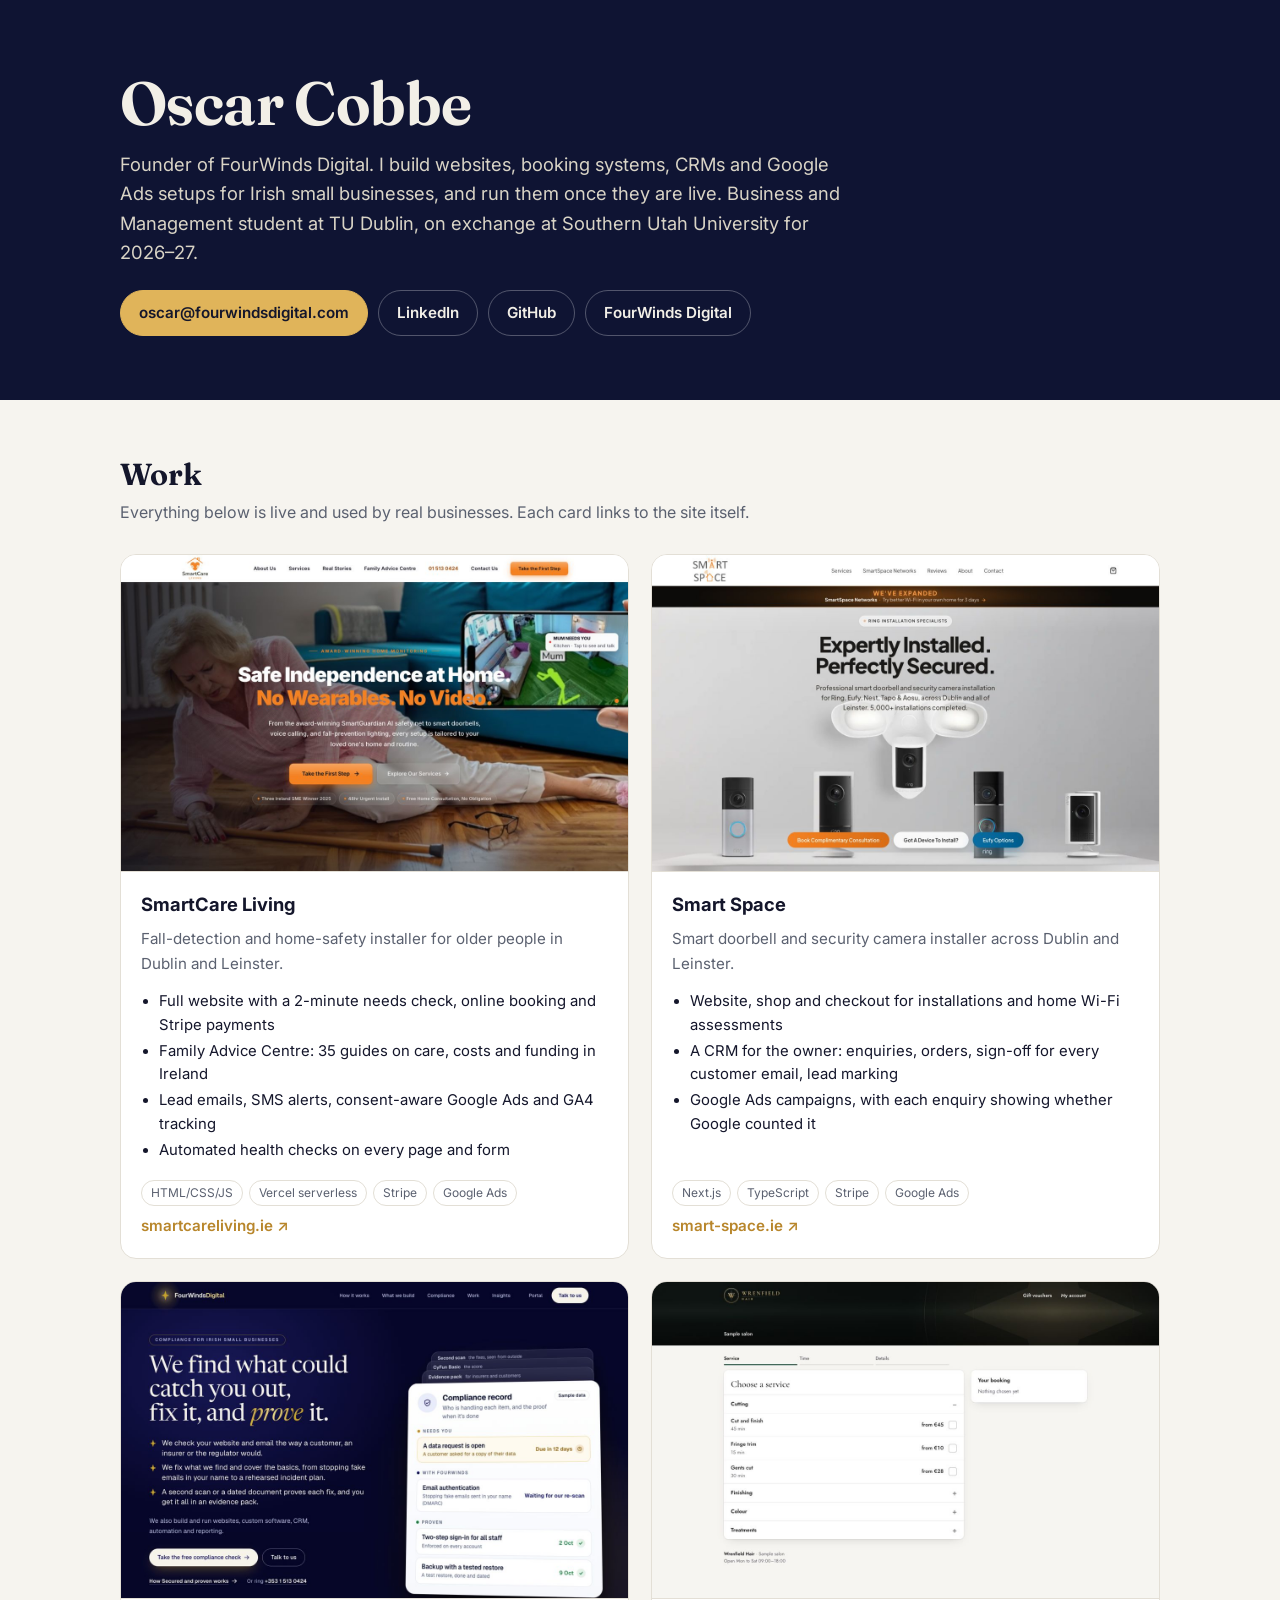
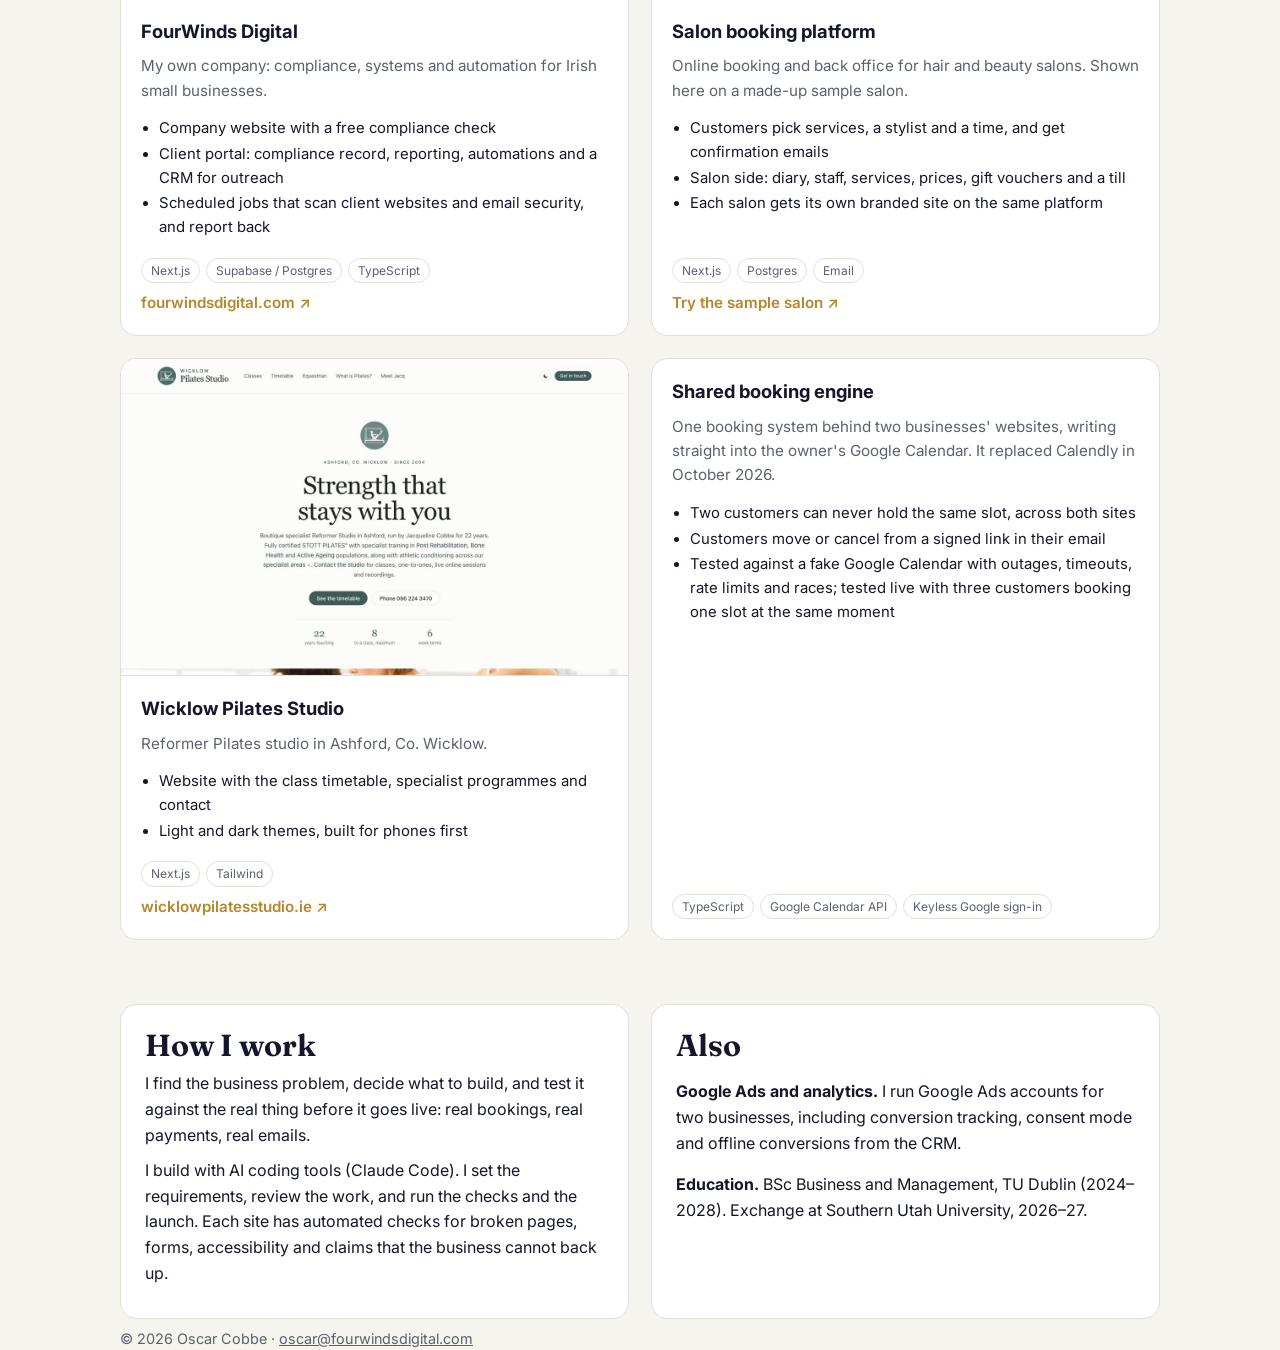
==== index.html @ 407c6f2b "Portfolio Co-Authored-By: Claude Opus 5.5 <noreply@anthropic.com>" ====
<!doctype html>
<html lang="en-IE">
<head>
<meta charset="utf-8">
<meta name="viewport" content="width=device-width, initial-scale=1">
<title>Oscar Cobbe | Portfolio</title>
<meta name="description" content="Oscar Cobbe, founder of FourWinds Digital. Websites, booking systems, CRMs and Google Ads for Irish small businesses, live and in use.">
<meta property="og:title" content="Oscar Cobbe | Portfolio">
<meta property="og:description" content="Websites, booking systems, CRMs and Google Ads for Irish small businesses, live and in use.">
<meta property="og:image" content="img/fourwinds.jpg">
<link rel="preconnect" href="https://fonts.googleapis.com">
<link href="https://fonts.googleapis.com/css2?family=Fraunces:opsz,wght@9..144,500;9..144,650&family=Inter:wght@400;500;600&display=swap" rel="stylesheet">
<style>
:root{--bg:#f6f4ef;--card:#fff;--ink:#14162b;--mut:#5b6170;--line:#e3dfd6;--acc:#b8862b;--navy:#0f1433}
@media (prefers-color-scheme:dark){:root{--bg:#0f1120;--card:#171a2e;--ink:#eceae4;--mut:#a4a9b6;--line:#272b44;--acc:#e0b45a;--navy:#0a0d22}}
*{box-sizing:border-box}
body{margin:0;background:var(--bg);color:var(--ink);font:16px/1.6 Inter,system-ui,sans-serif}
a{color:inherit}
.wrap{max-width:1080px;margin:0 auto;padding:0 20px}
header.hero{background:var(--navy);color:#f2efe7;padding:72px 0 64px}
.hero h1{font:650 clamp(2.4rem,6vw,3.8rem)/1.05 Fraunces,Georgia,serif;margin:0 0 14px;letter-spacing:-.01em}
.hero p.role{font-size:1.15rem;color:#d9d4c6;margin:0 0 22px;max-width:60ch}
.hero .links{display:flex;flex-wrap:wrap;gap:10px}
.btn{display:inline-block;padding:10px 18px;border-radius:999px;border:1px solid rgba(255,255,255,.28);text-decoration:none;font-weight:600;font-size:.95rem}
.btn.primary{background:#e0b45a;color:#14162b;border-color:#e0b45a}
section{padding:56px 0 8px}
h2{font:650 1.9rem/1.2 Fraunces,Georgia,serif;margin:0 0 8px}
.lede{color:var(--mut);margin:0 0 28px;max-width:68ch}
.grid{display:grid;grid-template-columns:repeat(2,1fr);gap:22px}
.card{background:var(--card);border:1px solid var(--line);border-radius:16px;overflow:hidden;display:flex;flex-direction:column}
.card img{display:block;width:100%;aspect-ratio:16/10;object-fit:cover;object-position:top;border-bottom:1px solid var(--line)}
.card .body{padding:18px 20px 20px;display:flex;flex-direction:column;gap:8px;flex:1}
.card h3{margin:0;font-size:1.15rem}
.card .what{color:var(--mut);font-size:.95rem;margin:0}
.card ul{margin:4px 0 0;padding-left:18px;font-size:.93rem}
.card li{margin:2px 0}
.tags{display:flex;flex-wrap:wrap;gap:6px;margin-top:auto;padding-top:8px}
.tag{font-size:.75rem;border:1px solid var(--line);border-radius:999px;padding:2px 9px;color:var(--mut)}
.card a.go{font-weight:600;color:var(--acc);text-decoration:none;font-size:.95rem}
.plain{background:var(--card);border:1px solid var(--line);border-radius:16px;padding:22px 24px}
.two{display:grid;grid-template-columns:1fr 1fr;gap:22px}
.how p{margin:0 0 10px}
footer{padding:48px 0 60px;color:var(--mut);font-size:.9rem}
@media (max-width:760px){.grid,.two{grid-template-columns:1fr}header.hero{padding:52px 0 44px}}
</style>
</head>
<body>
<header class="hero">
  <div class="wrap">
    <h1>Oscar Cobbe</h1>
    <p class="role">Founder of FourWinds Digital. I build websites, booking systems, CRMs and Google Ads setups for Irish small businesses, and run them once they are live. Business and Management student at TU Dublin, on exchange at Southern Utah University for 2026–27.</p>
    <div class="links">
      <a class="btn primary" href="mailto:oscar@fourwindsdigital.com">oscar@fourwindsdigital.com</a>
      <a class="btn" href="https://www.linkedin.com/in/oscarcobbe" target="_blank" rel="noopener">LinkedIn</a>
      <a class="btn" href="https://github.com/oscarcobbe" target="_blank" rel="noopener">GitHub</a>
      <a class="btn" href="https://fourwindsdigital.com" target="_blank" rel="noopener">FourWinds Digital</a>
    </div>
  </div>
</header>

<main class="wrap">
  <section id="work">
    <h2>Work</h2>
    <p class="lede">Everything below is live and used by real businesses. Each card links to the site itself.</p>
    <div class="grid">

      <article class="card">
        <img src="img/scl.jpg" alt="The SmartCare Living homepage" loading="lazy">
        <div class="body">
          <h3>SmartCare Living</h3>
          <p class="what">Fall-detection and home-safety installer for older people in Dublin and Leinster.</p>
          <ul>
            <li>Full website with a 2-minute needs check, online booking and Stripe payments</li>
            <li>Family Advice Centre: 35 guides on care, costs and funding in Ireland</li>
            <li>Lead emails, SMS alerts, consent-aware Google Ads and GA4 tracking</li>
            <li>Automated health checks on every page and form</li>
          </ul>
          <div class="tags"><span class="tag">HTML/CSS/JS</span><span class="tag">Vercel serverless</span><span class="tag">Stripe</span><span class="tag">Google Ads</span></div>
          <a class="go" href="https://www.smartcareliving.ie" target="_blank" rel="noopener">smartcareliving.ie ↗</a>
        </div>
      </article>

      <article class="card">
        <img src="img/smartspace.jpg" alt="The Smart Space homepage" loading="lazy">
        <div class="body">
          <h3>Smart Space</h3>
          <p class="what">Smart doorbell and security camera installer across Dublin and Leinster.</p>
          <ul>
            <li>Website, shop and checkout for installations and home Wi-Fi assessments</li>
            <li>A CRM for the owner: enquiries, orders, sign-off for every customer email, lead marking</li>
            <li>Google Ads campaigns, with each enquiry showing whether Google counted it</li>
          </ul>
          <div class="tags"><span class="tag">Next.js</span><span class="tag">TypeScript</span><span class="tag">Stripe</span><span class="tag">Google Ads</span></div>
          <a class="go" href="https://smart-space.ie" target="_blank" rel="noopener">smart-space.ie ↗</a>
        </div>
      </article>

      <article class="card">
        <img src="img/fourwinds.jpg" alt="The FourWinds Digital homepage" loading="lazy">
        <div class="body">
          <h3>FourWinds Digital</h3>
          <p class="what">My own company: compliance, systems and automation for Irish small businesses.</p>
          <ul>
            <li>Company website with a free compliance check</li>
            <li>Client portal: compliance record, reporting, automations and a CRM for outreach</li>
            <li>Scheduled jobs that scan client websites and email security, and report back</li>
          </ul>
          <div class="tags"><span class="tag">Next.js</span><span class="tag">Supabase / Postgres</span><span class="tag">TypeScript</span></div>
          <a class="go" href="https://fourwindsdigital.com" target="_blank" rel="noopener">fourwindsdigital.com ↗</a>
        </div>
      </article>

      <article class="card">
        <img src="img/salon.jpg" alt="Online booking for a sample salon" loading="lazy">
        <div class="body">
          <h3>Salon booking platform</h3>
          <p class="what">Online booking and back office for hair and beauty salons. Shown here on a made-up sample salon.</p>
          <ul>
            <li>Customers pick services, a stylist and a time, and get confirmation emails</li>
            <li>Salon side: diary, staff, services, prices, gift vouchers and a till</li>
            <li>Each salon gets its own branded site on the same platform</li>
          </ul>
          <div class="tags"><span class="tag">Next.js</span><span class="tag">Postgres</span><span class="tag">Email</span></div>
          <a class="go" href="https://salon-platform-five.vercel.app/?app=c32837d553595636" target="_blank" rel="noopener">Try the sample salon ↗</a>
        </div>
      </article>

      <article class="card">
        <img src="img/pilates.jpg" alt="The Wicklow Pilates Studio homepage" loading="lazy">
        <div class="body">
          <h3>Wicklow Pilates Studio</h3>
          <p class="what">Reformer Pilates studio in Ashford, Co. Wicklow.</p>
          <ul>
            <li>Website with the class timetable, specialist programmes and contact</li>
            <li>Light and dark themes, built for phones first</li>
          </ul>
          <div class="tags"><span class="tag">Next.js</span><span class="tag">Tailwind</span></div>
          <a class="go" href="https://wicklowpilatesstudio.ie" target="_blank" rel="noopener">wicklowpilatesstudio.ie ↗</a>
        </div>
      </article>

      <article class="card">
        <div class="body">
          <h3>Shared booking engine</h3>
          <p class="what">One booking system behind two businesses' websites, writing straight into the owner's Google Calendar. It replaced Calendly in October 2026.</p>
          <ul>
            <li>Two customers can never hold the same slot, across both sites</li>
            <li>Customers move or cancel from a signed link in their email</li>
            <li>Tested against a fake Google Calendar with outages, timeouts, rate limits and races; tested live with three customers booking one slot at the same moment</li>
          </ul>
          <div class="tags"><span class="tag">TypeScript</span><span class="tag">Google Calendar API</span><span class="tag">Keyless Google sign-in</span></div>
        </div>
      </article>

    </div>
  </section>

  <section id="how">
    <div class="two">
      <div class="plain how">
        <h2>How I work</h2>
        <p>I find the business problem, decide what to build, and test it against the real thing before it goes live: real bookings, real payments, real emails.</p>
        <p>I build with AI coding tools (Claude Code). I set the requirements, review the work, and run the checks and the launch. Each site has automated checks for broken pages, forms, accessibility and claims that the business cannot back up.</p>
      </div>
      <div class="plain">
        <h2>Also</h2>
        <p><b>Google Ads and analytics.</b> I run Google Ads accounts for two businesses, including conversion tracking, consent mode and offline conversions from the CRM.</p>
        <p><b>Education.</b> BSc Business and Management, TU Dublin (2024–2028). Exchange at Southern Utah University, 2026–27.</p>
      </div>
    </div>
  </section>
</main>

<footer class="wrap">
  © 2026 Oscar Cobbe · <a href="mailto:oscar@fourwindsdigital.com">oscar@fourwindsdigital.com</a>
</footer>
</body>
</html>
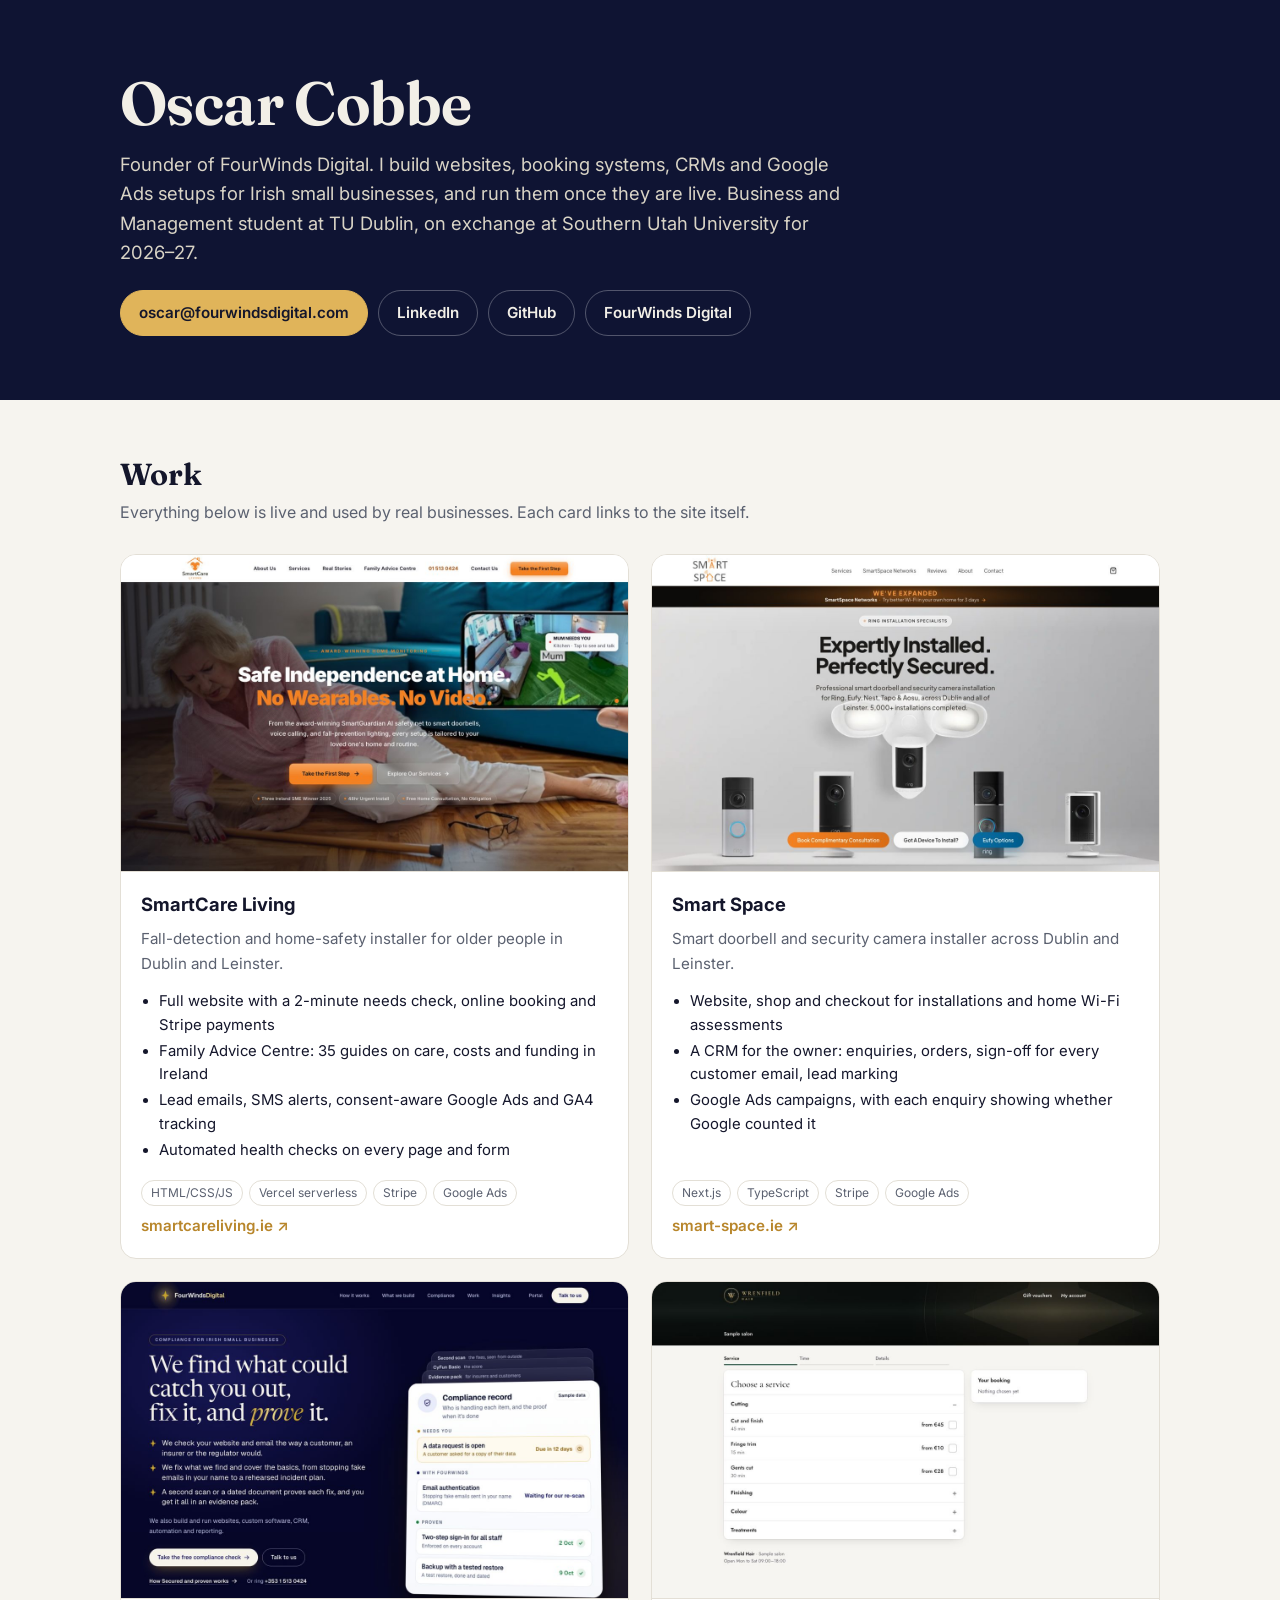
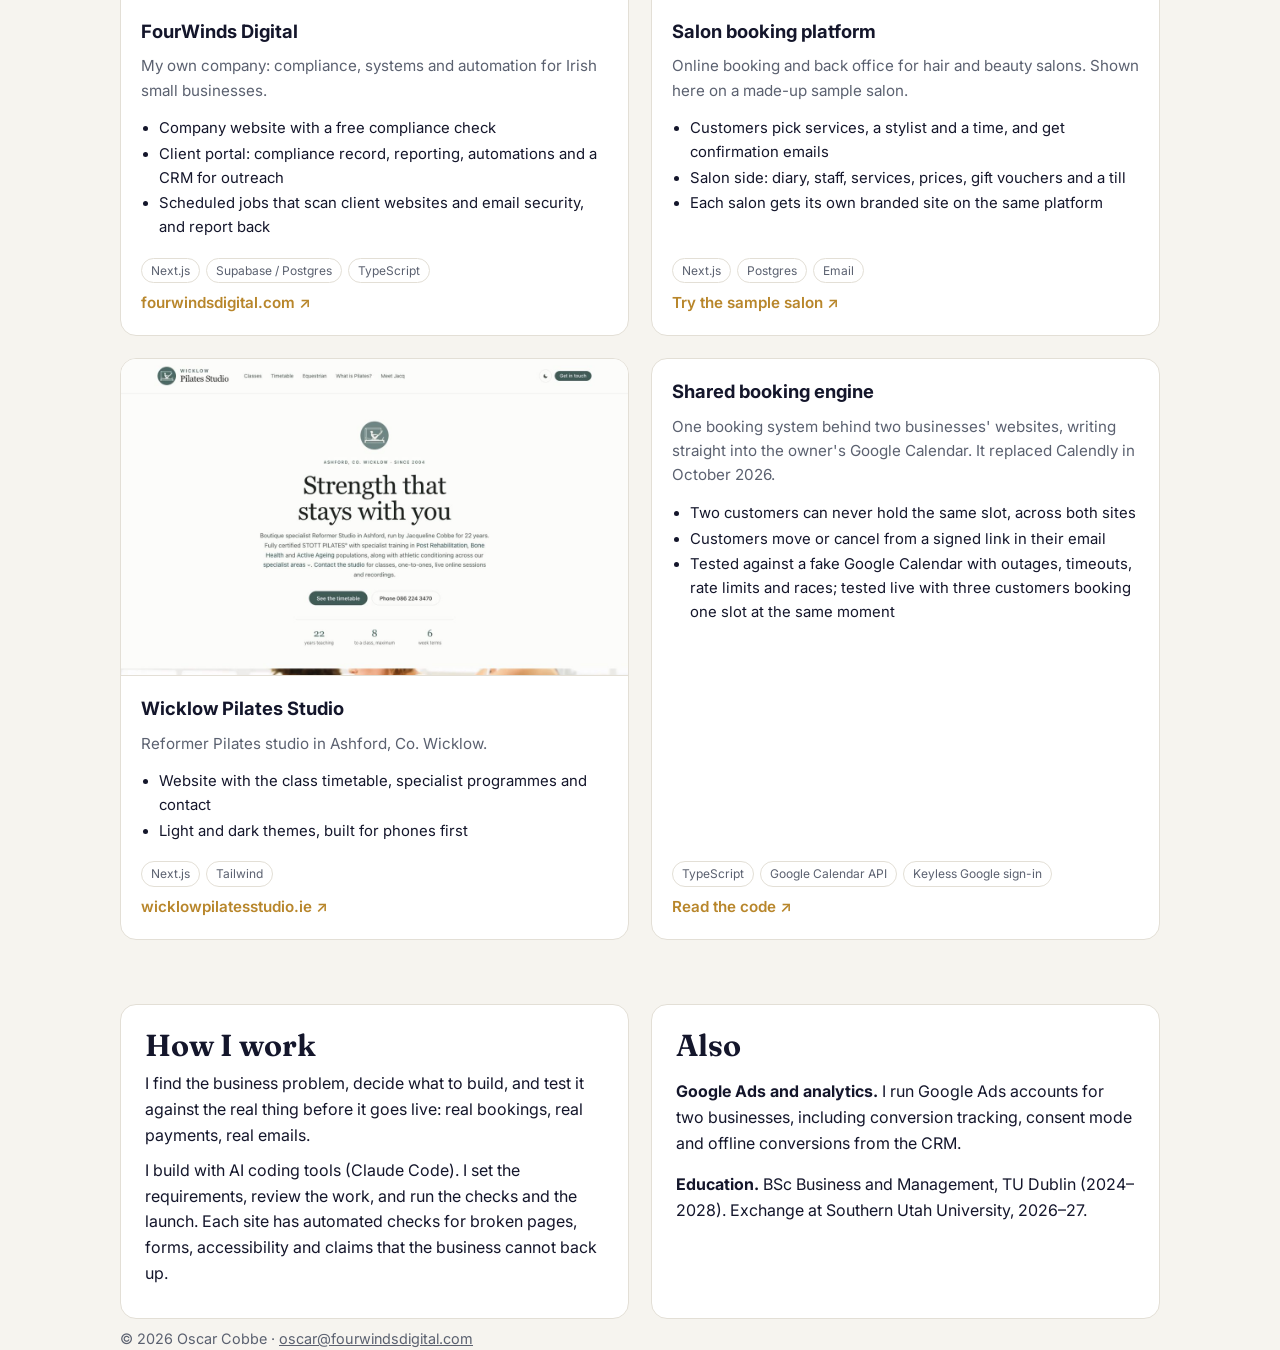
==== commit 3b364560: "Link the booking engine card to its public code Co-Authored-By: Claude Opus 5.5 <noreply@anthropic.c" ====
--- a/index.html
+++ b/index.html
@@ -149,6 +149,7 @@
             <li>Tested against a fake Google Calendar with outages, timeouts, rate limits and races; tested live with three customers booking one slot at the same moment</li>
           </ul>
           <div class="tags"><span class="tag">TypeScript</span><span class="tag">Google Calendar API</span><span class="tag">Keyless Google sign-in</span></div>
+          <a class="go" href="https://github.com/oscarcobbe/booking-engine" target="_blank" rel="noopener">Read the code ↗</a>
         </div>
       </article>
 
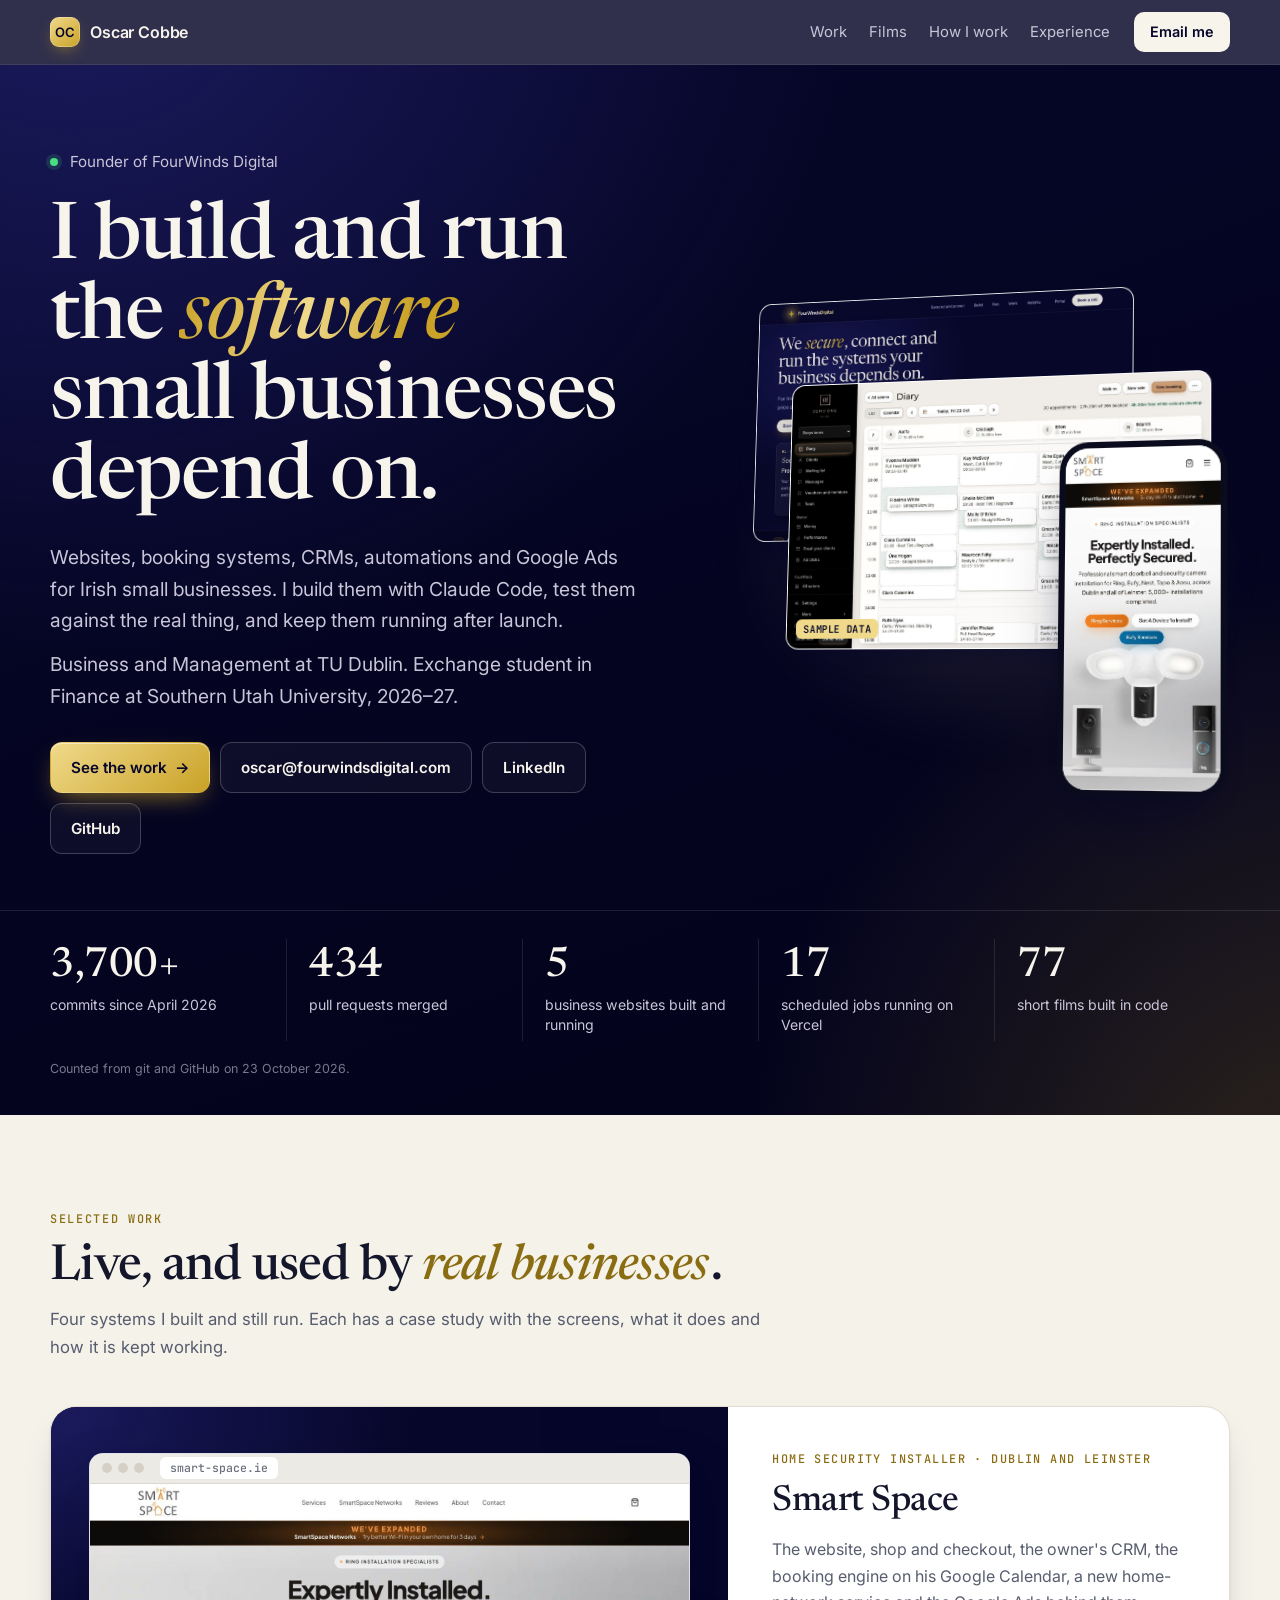
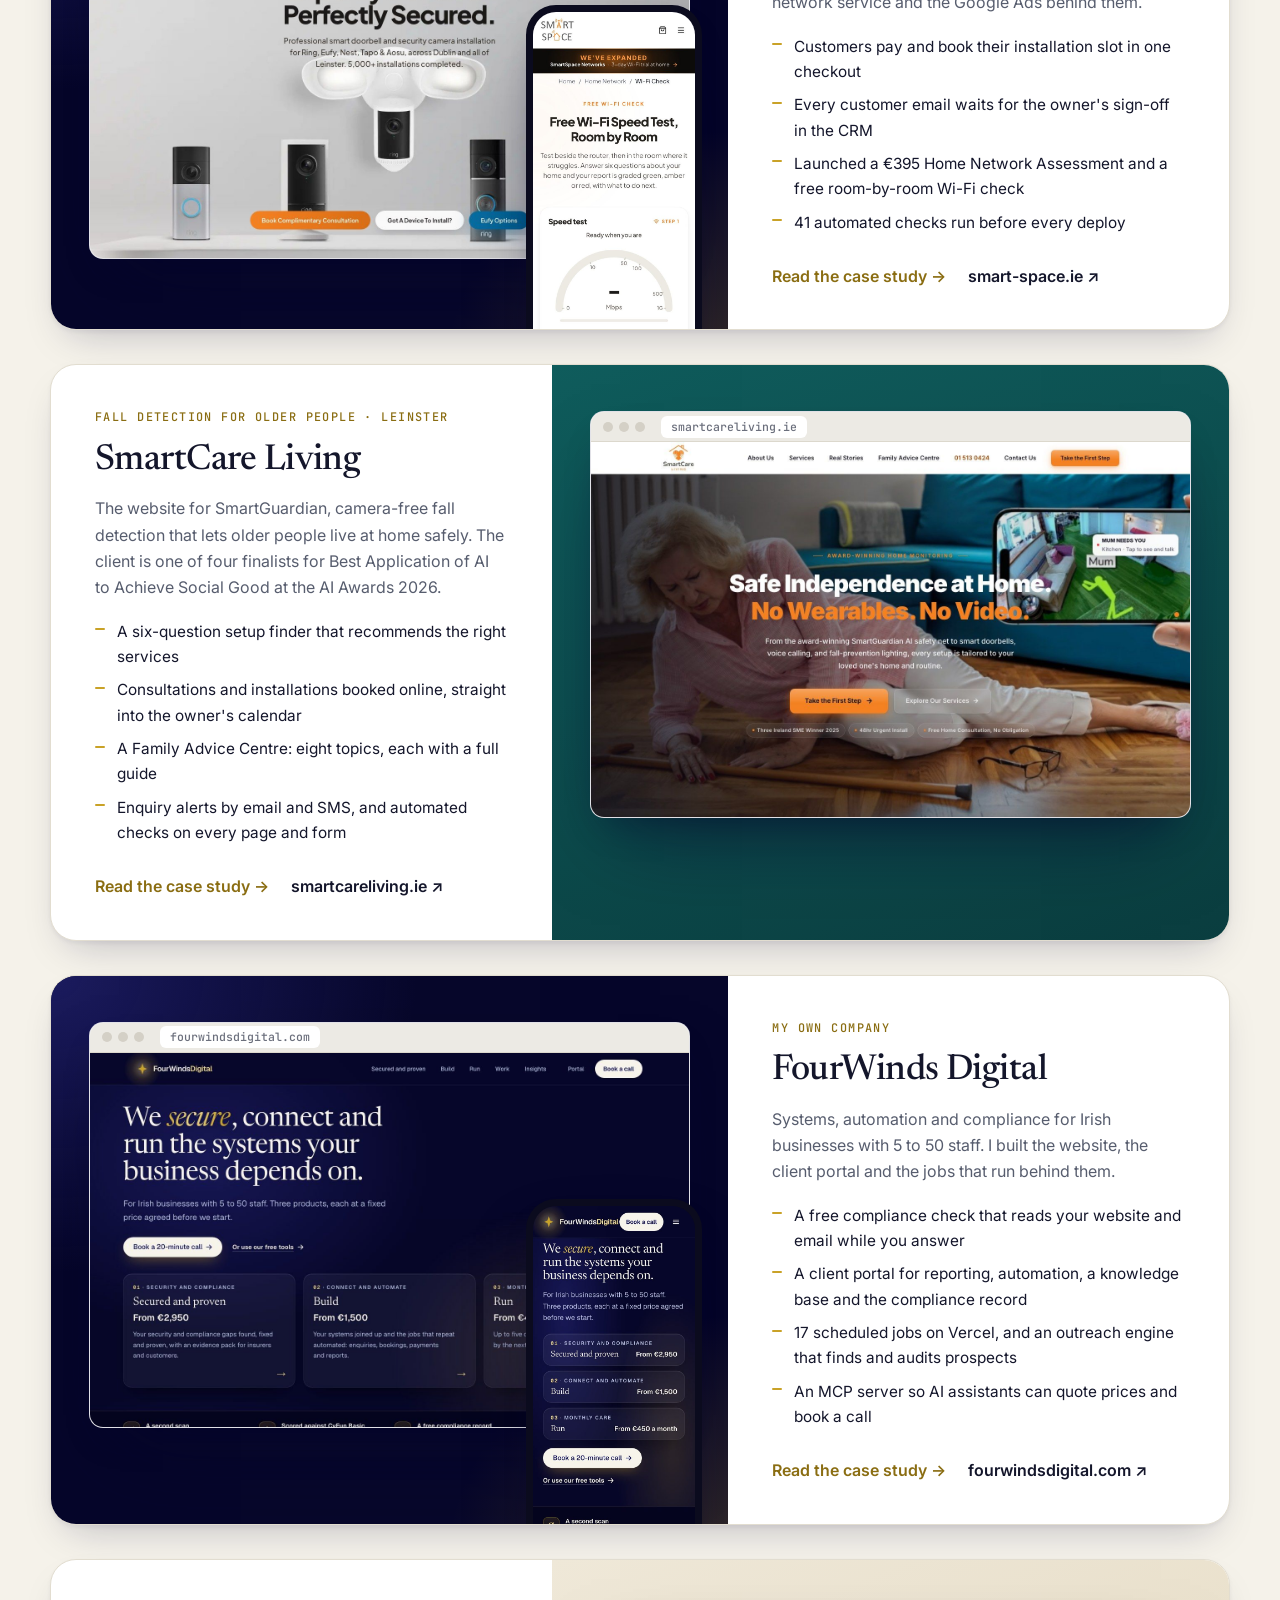
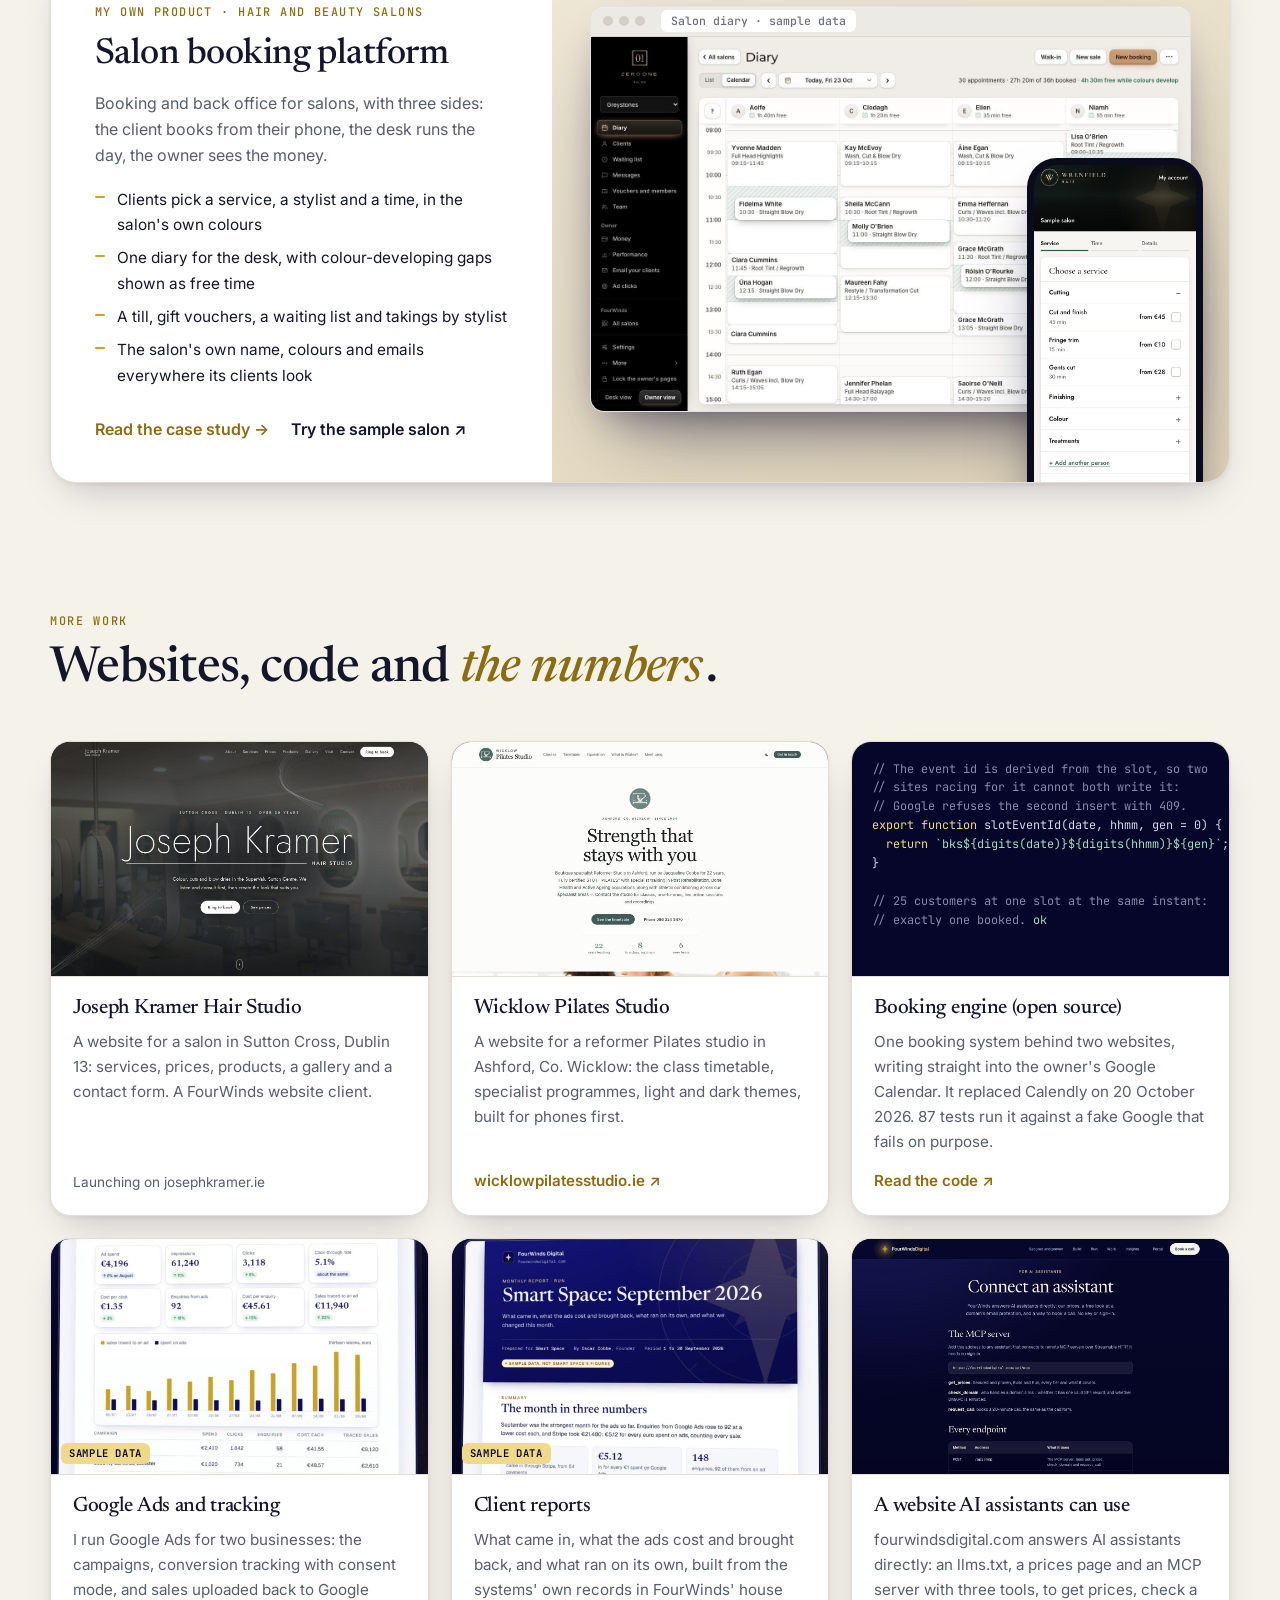
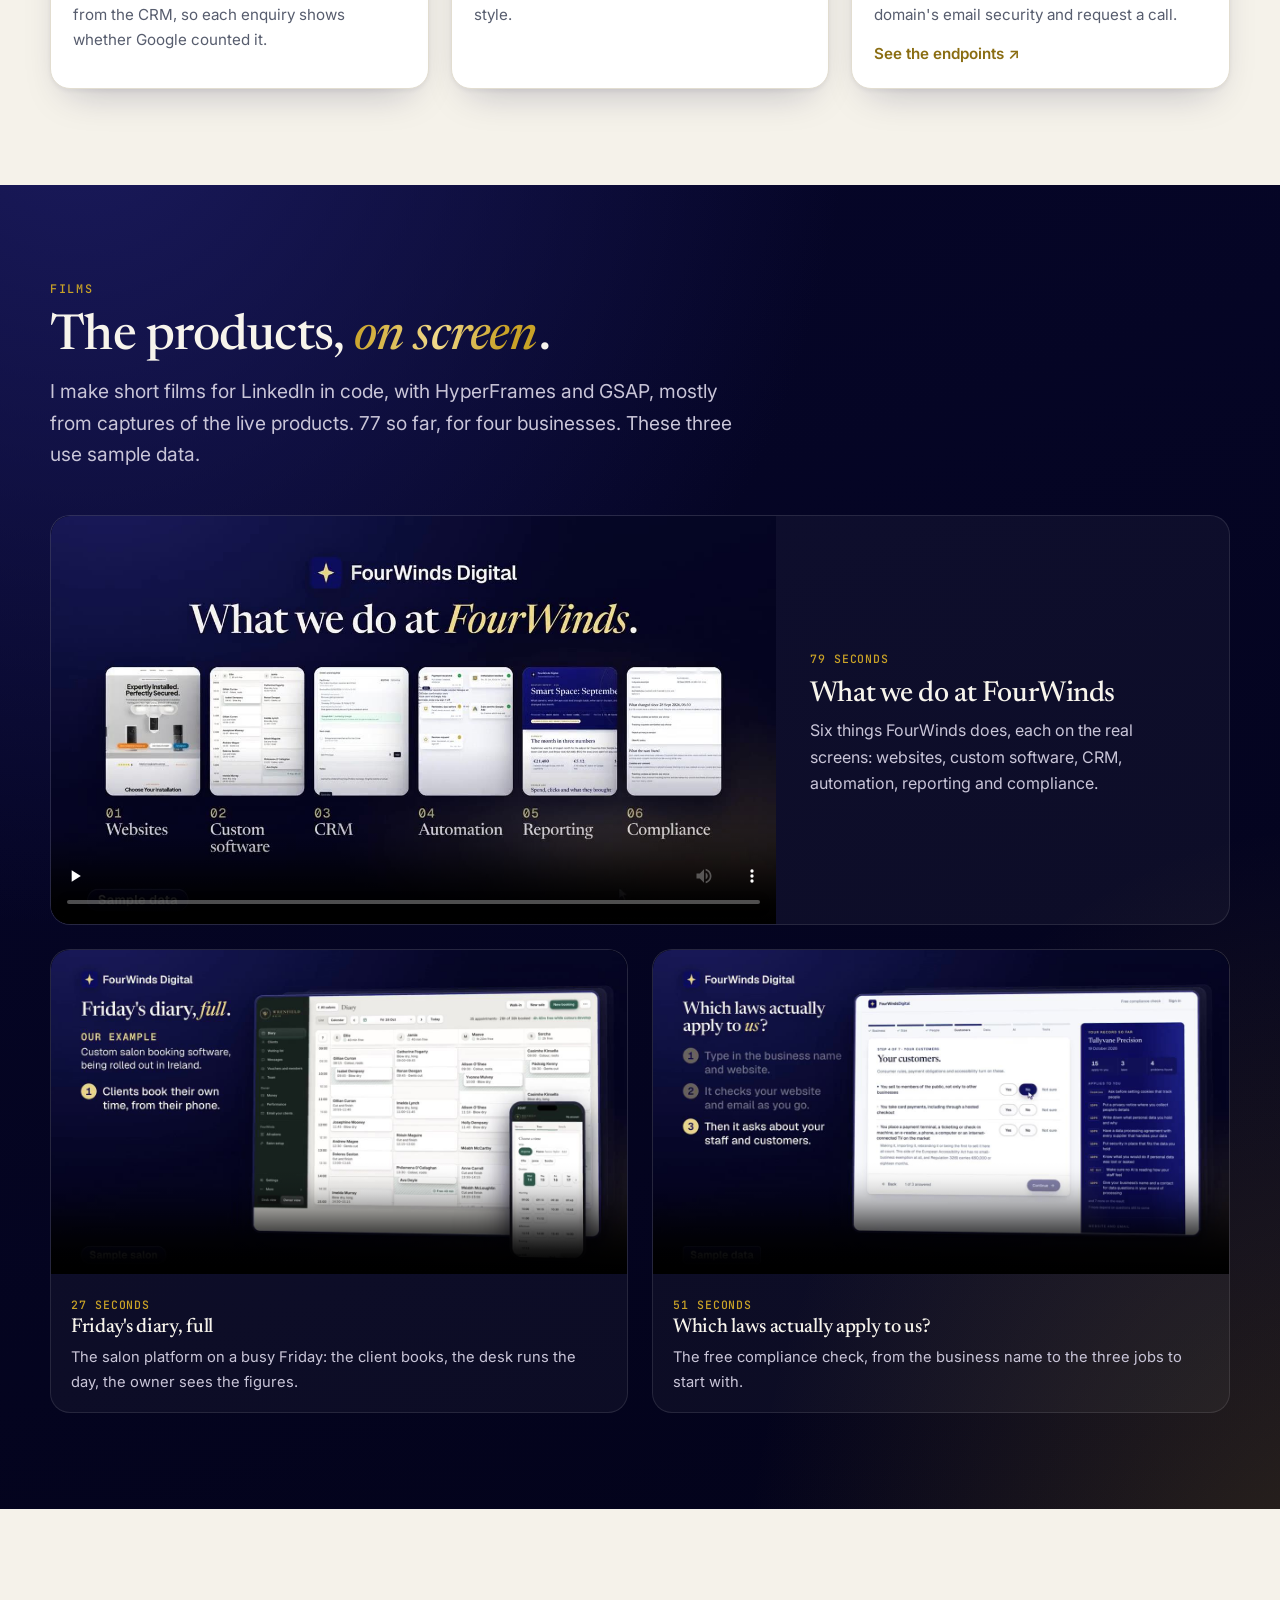
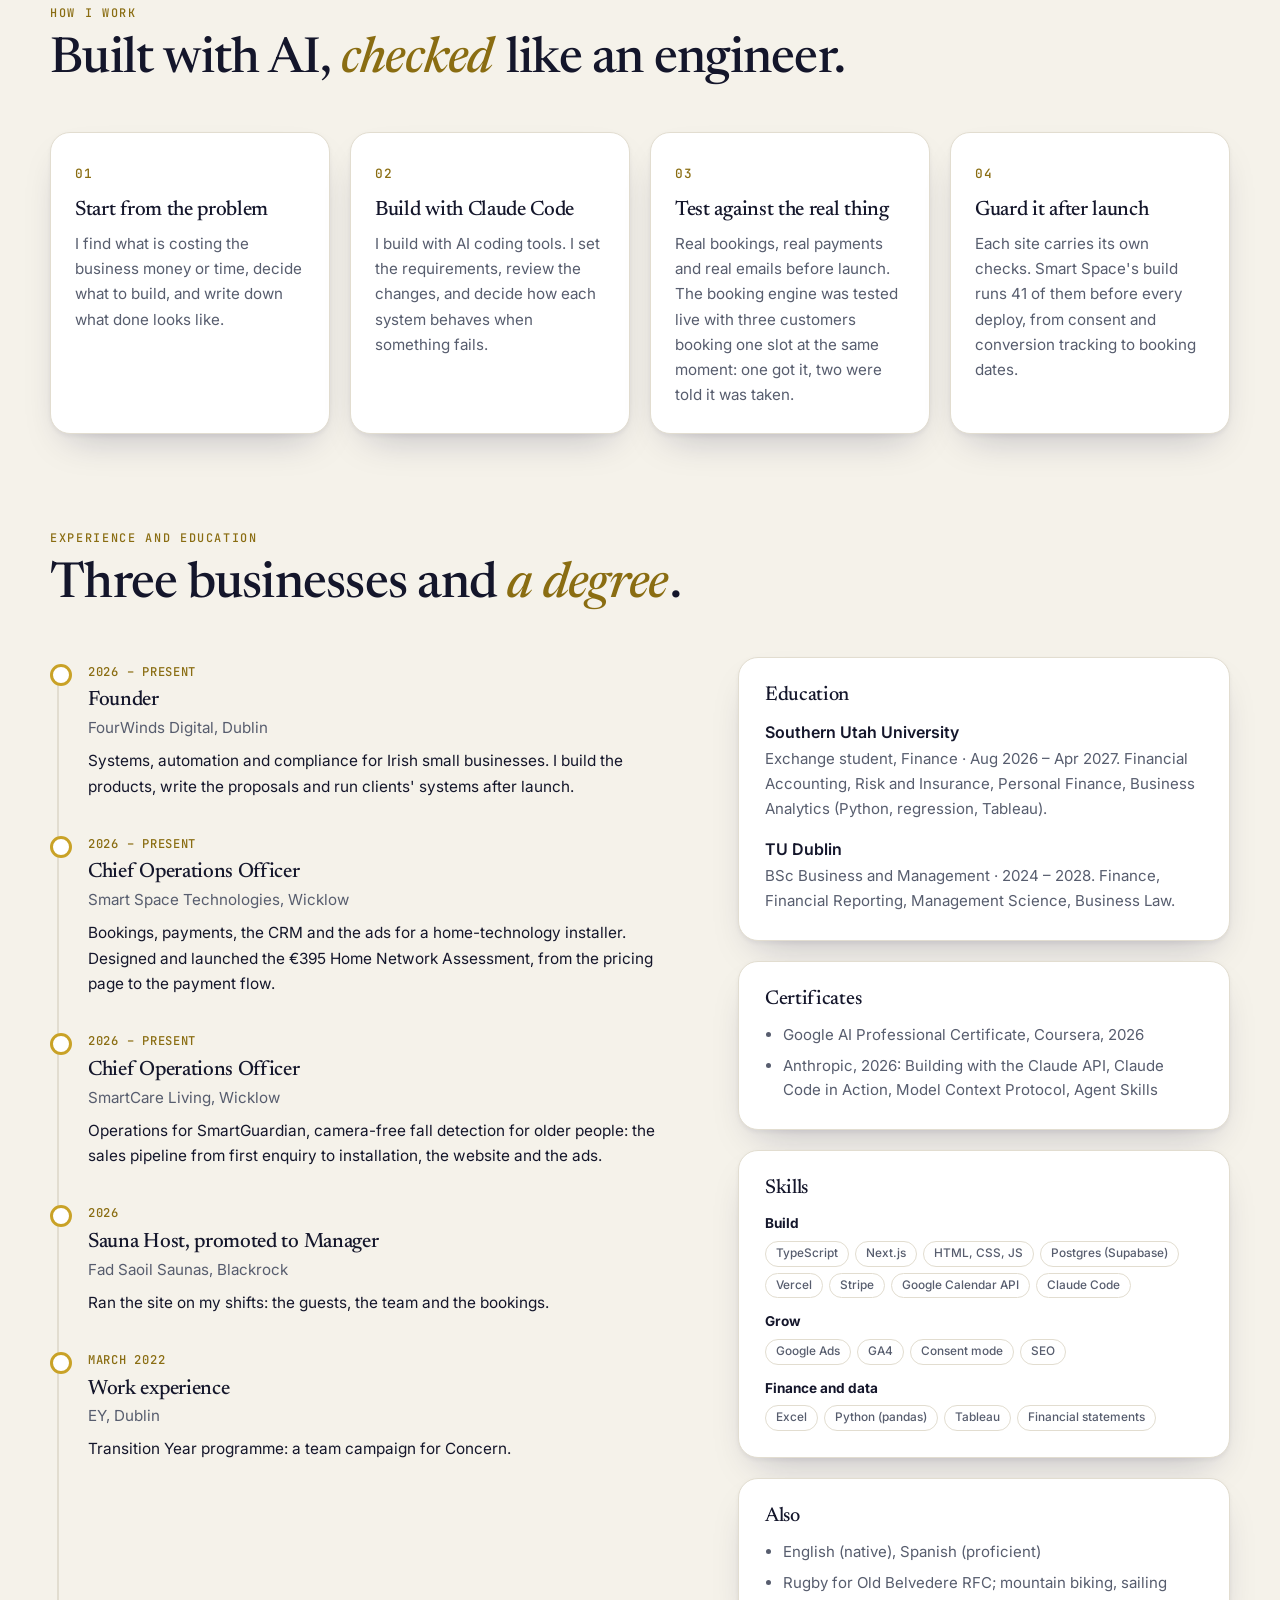
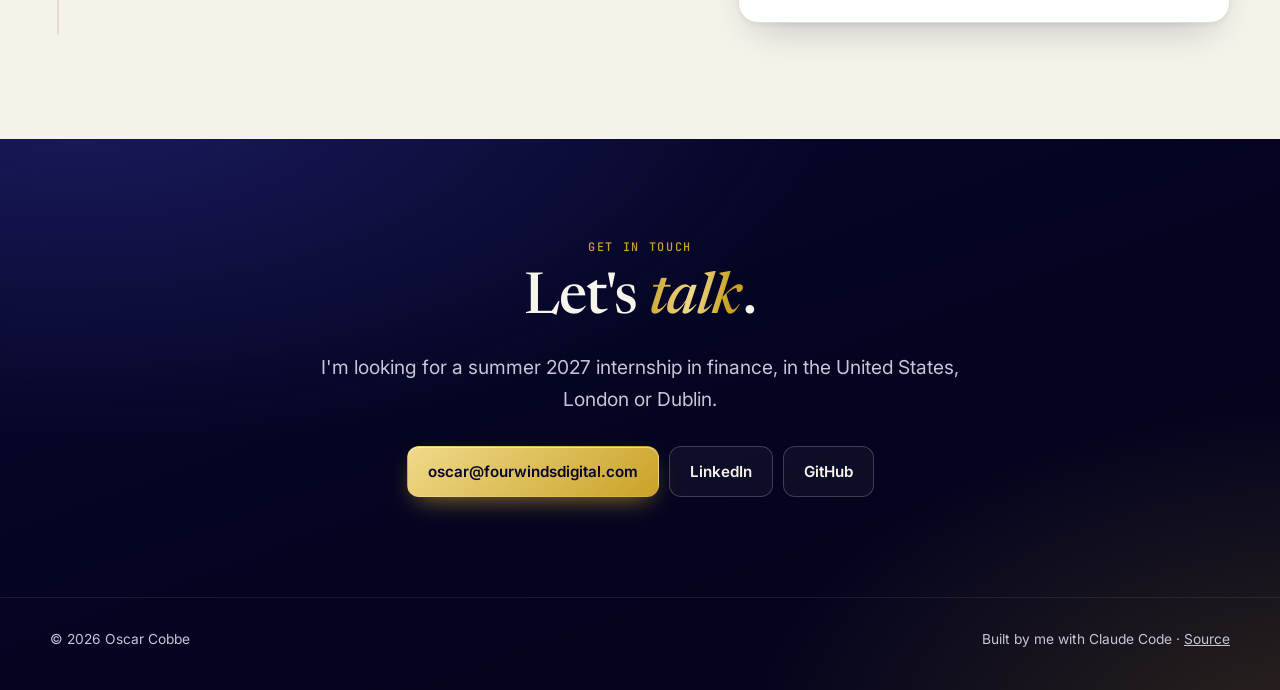
==== commit 0626081d: "Portfolio rebuilt: four case studies, films, experience and education Homepage with the numbers, sel" ====
--- a/index.html
+++ b/index.html
@@ -4,176 +4,342 @@
 <meta charset="utf-8">
 <meta name="viewport" content="width=device-width, initial-scale=1">
 <title>Oscar Cobbe | Portfolio</title>
-<meta name="description" content="Oscar Cobbe, founder of FourWinds Digital. Websites, booking systems, CRMs and Google Ads for Irish small businesses, live and in use.">
+<meta name="description" content="Oscar Cobbe, founder of FourWinds Digital. Websites, booking systems, CRMs, automations and Google Ads for Irish small businesses, built and run after launch.">
+<meta name="theme-color" content="#06062a">
 <meta property="og:title" content="Oscar Cobbe | Portfolio">
-<meta property="og:description" content="Websites, booking systems, CRMs and Google Ads for Irish small businesses, live and in use.">
-<meta property="og:image" content="img/fourwinds.jpg">
+<meta property="og:description" content="Websites, booking systems, CRMs, automations and Google Ads for Irish small businesses, built and run after launch.">
+<meta property="og:image" content="https://oscarcobbe.fourwindsdigital.com/img/og.jpg">
+<meta property="og:url" content="https://oscarcobbe.fourwindsdigital.com/">
+<meta name="twitter:card" content="summary_large_image">
+<link rel="canonical" href="https://oscarcobbe.fourwindsdigital.com/">
+<link rel="icon" href="/img/favicon.svg" type="image/svg+xml">
 <link rel="preconnect" href="https://fonts.googleapis.com">
-<link href="https://fonts.googleapis.com/css2?family=Fraunces:opsz,wght@9..144,500;9..144,650&family=Inter:wght@400;500;600&display=swap" rel="stylesheet">
-<style>
-:root{--bg:#f6f4ef;--card:#fff;--ink:#14162b;--mut:#5b6170;--line:#e3dfd6;--acc:#b8862b;--navy:#0f1433}
-@media (prefers-color-scheme:dark){:root{--bg:#0f1120;--card:#171a2e;--ink:#eceae4;--mut:#a4a9b6;--line:#272b44;--acc:#e0b45a;--navy:#0a0d22}}
-*{box-sizing:border-box}
-body{margin:0;background:var(--bg);color:var(--ink);font:16px/1.6 Inter,system-ui,sans-serif}
-a{color:inherit}
-.wrap{max-width:1080px;margin:0 auto;padding:0 20px}
-header.hero{background:var(--navy);color:#f2efe7;padding:72px 0 64px}
-.hero h1{font:650 clamp(2.4rem,6vw,3.8rem)/1.05 Fraunces,Georgia,serif;margin:0 0 14px;letter-spacing:-.01em}
-.hero p.role{font-size:1.15rem;color:#d9d4c6;margin:0 0 22px;max-width:60ch}
-.hero .links{display:flex;flex-wrap:wrap;gap:10px}
-.btn{display:inline-block;padding:10px 18px;border-radius:999px;border:1px solid rgba(255,255,255,.28);text-decoration:none;font-weight:600;font-size:.95rem}
-.btn.primary{background:#e0b45a;color:#14162b;border-color:#e0b45a}
-section{padding:56px 0 8px}
-h2{font:650 1.9rem/1.2 Fraunces,Georgia,serif;margin:0 0 8px}
-.lede{color:var(--mut);margin:0 0 28px;max-width:68ch}
-.grid{display:grid;grid-template-columns:repeat(2,1fr);gap:22px}
-.card{background:var(--card);border:1px solid var(--line);border-radius:16px;overflow:hidden;display:flex;flex-direction:column}
-.card img{display:block;width:100%;aspect-ratio:16/10;object-fit:cover;object-position:top;border-bottom:1px solid var(--line)}
-.card .body{padding:18px 20px 20px;display:flex;flex-direction:column;gap:8px;flex:1}
-.card h3{margin:0;font-size:1.15rem}
-.card .what{color:var(--mut);font-size:.95rem;margin:0}
-.card ul{margin:4px 0 0;padding-left:18px;font-size:.93rem}
-.card li{margin:2px 0}
-.tags{display:flex;flex-wrap:wrap;gap:6px;margin-top:auto;padding-top:8px}
-.tag{font-size:.75rem;border:1px solid var(--line);border-radius:999px;padding:2px 9px;color:var(--mut)}
-.card a.go{font-weight:600;color:var(--acc);text-decoration:none;font-size:.95rem}
-.plain{background:var(--card);border:1px solid var(--line);border-radius:16px;padding:22px 24px}
-.two{display:grid;grid-template-columns:1fr 1fr;gap:22px}
-.how p{margin:0 0 10px}
-footer{padding:48px 0 60px;color:var(--mut);font-size:.9rem}
-@media (max-width:760px){.grid,.two{grid-template-columns:1fr}header.hero{padding:52px 0 44px}}
-</style>
+<link rel="preconnect" href="https://fonts.gstatic.com" crossorigin>
+<link href="https://fonts.googleapis.com/css2?family=Inter:wght@400;500;600&family=JetBrains+Mono:wght@500&family=Newsreader:ital,opsz,wght@0,6..72,400;0,6..72,500;1,6..72,400;1,6..72,500&display=swap" rel="stylesheet">
+<link rel="stylesheet" href="/assets/style.css?v=2">
 </head>
 <body>
-<header class="hero">
-  <div class="wrap">
-    <h1>Oscar Cobbe</h1>
-    <p class="role">Founder of FourWinds Digital. I build websites, booking systems, CRMs and Google Ads setups for Irish small businesses, and run them once they are live. Business and Management student at TU Dublin, on exchange at Southern Utah University for 2026–27.</p>
-    <div class="links">
-      <a class="btn primary" href="mailto:oscar@fourwindsdigital.com">oscar@fourwindsdigital.com</a>
-      <a class="btn" href="https://www.linkedin.com/in/oscarcobbe" target="_blank" rel="noopener">LinkedIn</a>
-      <a class="btn" href="https://github.com/oscarcobbe" target="_blank" rel="noopener">GitHub</a>
-      <a class="btn" href="https://fourwindsdigital.com" target="_blank" rel="noopener">FourWinds Digital</a>
+<a class="skip" href="#work">Skip to the work</a>
+
+<nav class="nav" aria-label="Main">
+  <div class="wrap">
+    <a class="brand" href="/"><span class="mark">OC</span>Oscar Cobbe</a>
+    <ul>
+      <li><a href="#work">Work</a></li>
+      <li><a href="#films">Films</a></li>
+      <li><a href="#how">How I work</a></li>
+      <li><a href="#experience">Experience</a></li>
+    </ul>
+    <a class="cta" href="mailto:oscar@fourwindsdigital.com">Email me</a>
+  </div>
+</nav>
+
+<header class="ground">
+  <div class="hero">
+    <div class="wrap">
+      <div>
+        <div class="who"><span class="dot" aria-hidden="true"></span>Founder of FourWinds Digital</div>
+        <h1>I build and run the <em>software</em> small businesses depend on.</h1>
+        <p class="lede">Websites, booking systems, CRMs, automations and Google Ads for Irish small businesses. I build them with Claude Code, test them against the real thing, and keep them running after launch.</p>
+        <p class="lede" style="margin-top:12px">Business and Management at TU Dublin. Exchange student in Finance at Southern Utah University, 2026–27.</p>
+        <div class="btns">
+          <a class="btn gold" href="#work">See the work <span class="ar">→</span></a>
+          <a class="btn" href="mailto:oscar@fourwindsdigital.com">oscar@fourwindsdigital.com</a>
+          <a class="btn" href="https://www.linkedin.com/in/oscarcobbe" target="_blank" rel="noopener">LinkedIn</a>
+          <a class="btn" href="https://github.com/oscarcobbe" target="_blank" rel="noopener">GitHub</a>
+        </div>
+      </div>
+      <div class="stack" aria-hidden="true">
+        <div class="bloom"></div>
+        <div class="rig">
+          <figure class="s1"><img src="/img/shots/fw-home.jpg" alt=""></figure>
+          <figure class="s2"><img src="/img/shots/salon-diary.jpg" alt=""><span class="tag-sample">Sample data</span></figure>
+          <figure class="s3"><img src="/img/shots/ss-home-m.jpg" alt=""></figure>
+        </div>
+      </div>
+    </div>
+  </div>
+  <div class="stats">
+    <div class="wrap">
+      <ul>
+        <li><b>3,700+</b><span>commits since April 2026</span></li>
+        <li><b>434</b><span>pull requests merged</span></li>
+        <li><b>5</b><span>business websites built and running</span></li>
+        <li><b>17</b><span>scheduled jobs running on Vercel</span></li>
+        <li><b>77</b><span>short films built in code</span></li>
+      </ul>
+      <small>Counted from git and GitHub on 23 October 2026.</small>
     </div>
   </div>
 </header>
 
-<main class="wrap">
-  <section id="work">
-    <h2>Work</h2>
-    <p class="lede">Everything below is live and used by real businesses. Each card links to the site itself.</p>
-    <div class="grid">
-
-      <article class="card">
-        <img src="img/scl.jpg" alt="The SmartCare Living homepage" loading="lazy">
-        <div class="body">
-          <h3>SmartCare Living</h3>
-          <p class="what">Fall-detection and home-safety installer for older people in Dublin and Leinster.</p>
+<main>
+<section id="work" class="on-paper">
+  <div class="wrap">
+    <div class="head">
+      <div>
+        <p class="eyebrow">Selected work</p>
+        <h2>Live, and used by <em>real businesses</em>.</h2>
+        <p class="sub">Four systems I built and still run. Each has a case study with the screens, what it does and how it is kept working.</p>
+      </div>
+    </div>
+
+    <article class="case">
+      <div class="media navy">
+        <div class="browser"><div class="bar"><i></i><i></i><i></i><span>smart-space.ie</span></div><img src="/img/shots/ss-home.jpg" alt="The Smart Space homepage" loading="lazy"></div>
+        <div class="phone"><img src="/img/shots/ss-wifi-m.jpg" alt="The free Wi-Fi check on a phone" loading="lazy"></div>
+      </div>
+      <div class="body">
+        <span class="kicker">Home security installer · Dublin and Leinster</span>
+        <h3>Smart Space</h3>
+        <p>The website, shop and checkout, the owner's CRM, the booking engine on his Google Calendar, a new home-network service and the Google Ads behind them.</p>
+        <ul>
+          <li>Customers pay and book their installation slot in one checkout</li>
+          <li>Every customer email waits for the owner's sign-off in the CRM</li>
+          <li>Launched a €395 Home Network Assessment and a free room-by-room Wi-Fi check</li>
+          <li>41 automated checks run before every deploy</li>
+        </ul>
+        <div class="links"><a class="more" href="/work/smart-space">Read the case study →</a><a href="https://smart-space.ie" target="_blank" rel="noopener">smart-space.ie ↗</a></div>
+      </div>
+    </article>
+
+    <article class="case">
+      <div class="media teal">
+        <div class="browser"><div class="bar"><i></i><i></i><i></i><span>smartcareliving.ie</span></div><img src="/img/shots/scl-home.jpg" alt="The SmartCare Living homepage" loading="lazy"></div>
+      </div>
+      <div class="body">
+        <span class="kicker">Fall detection for older people · Leinster</span>
+        <h3>SmartCare Living</h3>
+        <p>The website for SmartGuardian, camera-free fall detection that lets older people live at home safely. The client is one of four finalists for Best Application of AI to Achieve Social Good at the AI Awards 2026.</p>
+        <ul>
+          <li>A six-question setup finder that recommends the right services</li>
+          <li>Consultations and installations booked online, straight into the owner's calendar</li>
+          <li>A Family Advice Centre: eight topics, each with a full guide</li>
+          <li>Enquiry alerts by email and SMS, and automated checks on every page and form</li>
+        </ul>
+        <div class="links"><a class="more" href="/work/smartcare-living">Read the case study →</a><a href="https://www.smartcareliving.ie" target="_blank" rel="noopener">smartcareliving.ie ↗</a></div>
+      </div>
+    </article>
+
+    <article class="case">
+      <div class="media navy">
+        <div class="browser"><div class="bar"><i></i><i></i><i></i><span>fourwindsdigital.com</span></div><img src="/img/shots/fw-home.jpg" alt="The FourWinds Digital homepage" loading="lazy"></div>
+        <div class="phone"><img src="/img/shots/fw-home-m.jpg" alt="The FourWinds homepage on a phone" loading="lazy"></div>
+      </div>
+      <div class="body">
+        <span class="kicker">My own company</span>
+        <h3>FourWinds Digital</h3>
+        <p>Systems, automation and compliance for Irish businesses with 5 to 50 staff. I built the website, the client portal and the jobs that run behind them.</p>
+        <ul>
+          <li>A free compliance check that reads your website and email while you answer</li>
+          <li>A client portal for reporting, automation, a knowledge base and the compliance record</li>
+          <li>17 scheduled jobs on Vercel, and an outreach engine that finds and audits prospects</li>
+          <li>An MCP server so AI assistants can quote prices and book a call</li>
+        </ul>
+        <div class="links"><a class="more" href="/work/fourwinds">Read the case study →</a><a href="https://fourwindsdigital.com" target="_blank" rel="noopener">fourwindsdigital.com ↗</a></div>
+      </div>
+    </article>
+
+    <article class="case">
+      <div class="media warm">
+        <div class="browser"><div class="bar"><i></i><i></i><i></i><span>Salon diary · sample data</span></div><img src="/img/shots/salon-diary.jpg" alt="The salon diary: stylists in columns, appointments through the day" loading="lazy"></div>
+        <div class="phone"><img src="/img/shots/salon-book-m.jpg" alt="Booking at the sample salon on a phone" loading="lazy"></div>
+      </div>
+      <div class="body">
+        <span class="kicker">My own product · Hair and beauty salons</span>
+        <h3>Salon booking platform</h3>
+        <p>Booking and back office for salons, with three sides: the client books from their phone, the desk runs the day, the owner sees the money.</p>
+        <ul>
+          <li>Clients pick a service, a stylist and a time, in the salon's own colours</li>
+          <li>One diary for the desk, with colour-developing gaps shown as free time</li>
+          <li>A till, gift vouchers, a waiting list and takings by stylist</li>
+          <li>The salon's own name, colours and emails everywhere its clients look</li>
+        </ul>
+        <div class="links"><a class="more" href="/work/salon-platform">Read the case study →</a><a href="https://salon-platform-five.vercel.app/?app=c32837d553595636" target="_blank" rel="noopener">Try the sample salon ↗</a></div>
+      </div>
+    </article>
+  </div>
+</section>
+
+<section class="on-paper" style="padding-top:0">
+  <div class="wrap">
+    <div class="head">
+      <div>
+        <p class="eyebrow">More work</p>
+        <h2>Websites, code and <em>the numbers</em>.</h2>
+      </div>
+    </div>
+    <div class="grid3">
+      <div class="tile">
+        <div class="pic"><img src="/img/shots/jk-home.jpg" alt="The Joseph Kramer Hair Studio website" loading="lazy"></div>
+        <div class="txt">
+          <h3>Joseph Kramer Hair Studio</h3>
+          <p>A website for a salon in Sutton Cross, Dublin 13: services, prices, products, a gallery and a contact form. A FourWinds website client.</p>
+          <span class="soon">Launching on josephkramer.ie</span>
+        </div>
+      </div>
+      <div class="tile">
+        <div class="pic"><img src="/img/shots/wp-home.jpg" alt="The Wicklow Pilates Studio website" loading="lazy"></div>
+        <div class="txt">
+          <h3>Wicklow Pilates Studio</h3>
+          <p>A website for a reformer Pilates studio in Ashford, Co. Wicklow: the class timetable, specialist programmes, light and dark themes, built for phones first.</p>
+          <a class="go" href="https://wicklowpilatesstudio.ie" target="_blank" rel="noopener">wicklowpilatesstudio.ie ↗</a>
+        </div>
+      </div>
+      <div class="tile">
+        <div class="pic code" aria-hidden="true">
+<span class="c">// The event id is derived from the slot, so two</span><br>
+<span class="c">// sites racing for it cannot both write it:</span><br>
+<span class="c">// Google refuses the second insert with 409.</span><br>
+<span class="k">export function</span> slotEventId(date, hhmm, gen = 0) {<br>
+&nbsp;&nbsp;<span class="k">return</span> <span class="s">`bks${digits(date)}${digits(hhmm)}${gen}`</span>;<br>
+}<br><br>
+<span class="c">// 25 customers at one slot at the same instant:</span><br>
+<span class="c">// exactly one booked.</span> <span class="s">ok</span>
+        </div>
+        <div class="txt">
+          <h3>Booking engine (open source)</h3>
+          <p>One booking system behind two websites, writing straight into the owner's Google Calendar. It replaced Calendly on 20 October 2026. 87 tests run it against a fake Google that fails on purpose.</p>
+          <a class="go" href="https://github.com/oscarcobbe/booking-engine" target="_blank" rel="noopener">Read the code ↗</a>
+        </div>
+      </div>
+      <div class="tile">
+        <div class="pic"><img src="/img/frames/report-chart.jpg" alt="Ad spend against sales traced to ads, by week" loading="lazy"><span class="tag-sample">Sample data</span></div>
+        <div class="txt">
+          <h3>Google Ads and tracking</h3>
+          <p>I run Google Ads for two businesses: the campaigns, conversion tracking with consent mode, and sales uploaded back to Google from the CRM, so each enquiry shows whether Google counted it.</p>
+        </div>
+      </div>
+      <div class="tile">
+        <div class="pic"><img src="/img/frames/monthly-report.jpg" alt="The monthly client report" loading="lazy"><span class="tag-sample">Sample data</span></div>
+        <div class="txt">
+          <h3>Client reports</h3>
+          <p>What came in, what the ads cost and brought back, and what ran on its own, built from the systems' own records in FourWinds' house style.</p>
+        </div>
+      </div>
+      <div class="tile">
+        <div class="pic"><img src="/img/shots/fw-agents.jpg" alt="The page for AI assistants on fourwindsdigital.com" loading="lazy"></div>
+        <div class="txt">
+          <h3>A website AI assistants can use</h3>
+          <p>fourwindsdigital.com answers AI assistants directly: an llms.txt, a prices page and an MCP server with three tools, to get prices, check a domain's email security and request a call.</p>
+          <a class="go" href="https://fourwindsdigital.com/agents" target="_blank" rel="noopener">See the endpoints ↗</a>
+        </div>
+      </div>
+    </div>
+  </div>
+</section>
+
+<section id="films" class="ground">
+  <div class="wrap">
+    <div class="head">
+      <div>
+        <p class="eyebrow">Films</p>
+        <h2>The products, <em>on screen</em>.</h2>
+        <p class="lede" style="margin-top:12px">I make short films for LinkedIn in code, with HyperFrames and GSAP, mostly from captures of the live products. 77 so far, for four businesses. These three use sample data.</p>
+      </div>
+    </div>
+    <div class="films">
+      <div class="film main">
+        <video controls preload="none" playsinline poster="/films/what-we-do.jpg"><source src="/films/what-we-do.mp4" type="video/mp4"></video>
+        <div class="cap"><span class="len">79 seconds</span><h3>What we do at FourWinds</h3><p>Six things FourWinds does, each on the real screens: websites, custom software, CRM, automation, reporting and compliance.</p></div>
+      </div>
+        <div class="film">
+          <video controls preload="none" playsinline poster="/films/salon-diary.jpg"><source src="/films/salon-diary.mp4" type="video/mp4"></video>
+          <div class="cap"><span class="len">27 seconds</span><h3>Friday's diary, full</h3><p>The salon platform on a busy Friday: the client books, the desk runs the day, the owner sees the figures.</p></div>
+        </div>
+        <div class="film">
+          <video controls preload="none" playsinline poster="/films/compliance-check.jpg"><source src="/films/compliance-check.mp4" type="video/mp4"></video>
+          <div class="cap"><span class="len">51 seconds</span><h3>Which laws actually apply to us?</h3><p>The free compliance check, from the business name to the three jobs to start with.</p></div>
+        </div>
+    </div>
+  </div>
+</section>
+
+<section id="how" class="on-paper">
+  <div class="wrap">
+    <div class="head">
+      <div>
+        <p class="eyebrow">How I work</p>
+        <h2>Built with AI, <em>checked</em> like an engineer.</h2>
+      </div>
+    </div>
+    <div class="steps">
+      <div class="step"><h3>Start from the problem</h3><p>I find what is costing the business money or time, decide what to build, and write down what done looks like.</p></div>
+      <div class="step"><h3>Build with Claude Code</h3><p>I build with AI coding tools. I set the requirements, review the changes, and decide how each system behaves when something fails.</p></div>
+      <div class="step"><h3>Test against the real thing</h3><p>Real bookings, real payments and real emails before launch. The booking engine was tested live with three customers booking one slot at the same moment: one got it, two were told it was taken.</p></div>
+      <div class="step"><h3>Guard it after launch</h3><p>Each site carries its own checks. Smart Space's build runs 41 of them before every deploy, from consent and conversion tracking to booking dates.</p></div>
+    </div>
+  </div>
+</section>
+
+<section id="experience" class="on-paper" style="padding-top:0">
+  <div class="wrap">
+    <div class="head">
+      <div>
+        <p class="eyebrow">Experience and education</p>
+        <h2>Three businesses and <em>a degree</em>.</h2>
+      </div>
+    </div>
+    <div class="cv">
+      <ol class="timeline">
+        <li><span class="when">2026 – present</span><h3>Founder</h3><div class="where">FourWinds Digital, Dublin</div><p>Systems, automation and compliance for Irish small businesses. I build the products, write the proposals and run clients' systems after launch.</p></li>
+        <li><span class="when">2026 – present</span><h3>Chief Operations Officer</h3><div class="where">Smart Space Technologies, Wicklow</div><p>Bookings, payments, the CRM and the ads for a home-technology installer. Designed and launched the €395 Home Network Assessment, from the pricing page to the payment flow.</p></li>
+        <li><span class="when">2026 – present</span><h3>Chief Operations Officer</h3><div class="where">SmartCare Living, Wicklow</div><p>Operations for SmartGuardian, camera-free fall detection for older people: the sales pipeline from first enquiry to installation, the website and the ads.</p></li>
+        <li><span class="when">2026</span><h3>Sauna Host, promoted to Manager</h3><div class="where">Fad Saoil Saunas, Blackrock</div><p>Ran the site on my shifts: the guests, the team and the bookings.</p></li>
+        <li><span class="when">March 2022</span><h3>Work experience</h3><div class="where">EY, Dublin</div><p>Transition Year programme: a team campaign for Concern.</p></li>
+      </ol>
+      <div>
+        <div class="panel">
+          <h3>Education</h3>
+          <dl>
+            <div><dt>Southern Utah University</dt><dd>Exchange student, Finance · Aug 2026 – Apr 2027. Financial Accounting, Risk and Insurance, Personal Finance, Business Analytics (Python, regression, Tableau).</dd></div>
+            <div><dt>TU Dublin</dt><dd>BSc Business and Management · 2024 – 2028. Finance, Financial Reporting, Management Science, Business Law.</dd></div>
+          </dl>
+        </div>
+        <div class="panel">
+          <h3>Certificates</h3>
           <ul>
-            <li>Full website with a 2-minute needs check, online booking and Stripe payments</li>
-            <li>Family Advice Centre: 35 guides on care, costs and funding in Ireland</li>
-            <li>Lead emails, SMS alerts, consent-aware Google Ads and GA4 tracking</li>
-            <li>Automated health checks on every page and form</li>
+            <li>Google AI Professional Certificate, Coursera, 2026</li>
+            <li>Anthropic, 2026: Building with the Claude API, Claude Code in Action, Model Context Protocol, Agent Skills</li>
           </ul>
-          <div class="tags"><span class="tag">HTML/CSS/JS</span><span class="tag">Vercel serverless</span><span class="tag">Stripe</span><span class="tag">Google Ads</span></div>
-          <a class="go" href="https://www.smartcareliving.ie" target="_blank" rel="noopener">smartcareliving.ie ↗</a>
-        </div>
-      </article>
-
-      <article class="card">
-        <img src="img/smartspace.jpg" alt="The Smart Space homepage" loading="lazy">
-        <div class="body">
-          <h3>Smart Space</h3>
-          <p class="what">Smart doorbell and security camera installer across Dublin and Leinster.</p>
+        </div>
+        <div class="panel">
+          <h3>Skills</h3>
+          <div class="skills">
+            <div><b>Build</b><div class="pills"><span class="pill">TypeScript</span><span class="pill">Next.js</span><span class="pill">HTML, CSS, JS</span><span class="pill">Postgres (Supabase)</span><span class="pill">Vercel</span><span class="pill">Stripe</span><span class="pill">Google Calendar API</span><span class="pill">Claude Code</span></div></div>
+            <div><b>Grow</b><div class="pills"><span class="pill">Google Ads</span><span class="pill">GA4</span><span class="pill">Consent mode</span><span class="pill">SEO</span></div></div>
+            <div><b>Finance and data</b><div class="pills"><span class="pill">Excel</span><span class="pill">Python (pandas)</span><span class="pill">Tableau</span><span class="pill">Financial statements</span></div></div>
+          </div>
+        </div>
+        <div class="panel">
+          <h3>Also</h3>
           <ul>
-            <li>Website, shop and checkout for installations and home Wi-Fi assessments</li>
-            <li>A CRM for the owner: enquiries, orders, sign-off for every customer email, lead marking</li>
-            <li>Google Ads campaigns, with each enquiry showing whether Google counted it</li>
+            <li>English (native), Spanish (proficient)</li>
+            <li>Rugby for Old Belvedere RFC; mountain biking, sailing</li>
           </ul>
-          <div class="tags"><span class="tag">Next.js</span><span class="tag">TypeScript</span><span class="tag">Stripe</span><span class="tag">Google Ads</span></div>
-          <a class="go" href="https://smart-space.ie" target="_blank" rel="noopener">smart-space.ie ↗</a>
-        </div>
-      </article>
-
-      <article class="card">
-        <img src="img/fourwinds.jpg" alt="The FourWinds Digital homepage" loading="lazy">
-        <div class="body">
-          <h3>FourWinds Digital</h3>
-          <p class="what">My own company: compliance, systems and automation for Irish small businesses.</p>
-          <ul>
-            <li>Company website with a free compliance check</li>
-            <li>Client portal: compliance record, reporting, automations and a CRM for outreach</li>
-            <li>Scheduled jobs that scan client websites and email security, and report back</li>
-          </ul>
-          <div class="tags"><span class="tag">Next.js</span><span class="tag">Supabase / Postgres</span><span class="tag">TypeScript</span></div>
-          <a class="go" href="https://fourwindsdigital.com" target="_blank" rel="noopener">fourwindsdigital.com ↗</a>
-        </div>
-      </article>
-
-      <article class="card">
-        <img src="img/salon.jpg" alt="Online booking for a sample salon" loading="lazy">
-        <div class="body">
-          <h3>Salon booking platform</h3>
-          <p class="what">Online booking and back office for hair and beauty salons. Shown here on a made-up sample salon.</p>
-          <ul>
-            <li>Customers pick services, a stylist and a time, and get confirmation emails</li>
-            <li>Salon side: diary, staff, services, prices, gift vouchers and a till</li>
-            <li>Each salon gets its own branded site on the same platform</li>
-          </ul>
-          <div class="tags"><span class="tag">Next.js</span><span class="tag">Postgres</span><span class="tag">Email</span></div>
-          <a class="go" href="https://salon-platform-five.vercel.app/?app=c32837d553595636" target="_blank" rel="noopener">Try the sample salon ↗</a>
-        </div>
-      </article>
-
-      <article class="card">
-        <img src="img/pilates.jpg" alt="The Wicklow Pilates Studio homepage" loading="lazy">
-        <div class="body">
-          <h3>Wicklow Pilates Studio</h3>
-          <p class="what">Reformer Pilates studio in Ashford, Co. Wicklow.</p>
-          <ul>
-            <li>Website with the class timetable, specialist programmes and contact</li>
-            <li>Light and dark themes, built for phones first</li>
-          </ul>
-          <div class="tags"><span class="tag">Next.js</span><span class="tag">Tailwind</span></div>
-          <a class="go" href="https://wicklowpilatesstudio.ie" target="_blank" rel="noopener">wicklowpilatesstudio.ie ↗</a>
-        </div>
-      </article>
-
-      <article class="card">
-        <div class="body">
-          <h3>Shared booking engine</h3>
-          <p class="what">One booking system behind two businesses' websites, writing straight into the owner's Google Calendar. It replaced Calendly in October 2026.</p>
-          <ul>
-            <li>Two customers can never hold the same slot, across both sites</li>
-            <li>Customers move or cancel from a signed link in their email</li>
-            <li>Tested against a fake Google Calendar with outages, timeouts, rate limits and races; tested live with three customers booking one slot at the same moment</li>
-          </ul>
-          <div class="tags"><span class="tag">TypeScript</span><span class="tag">Google Calendar API</span><span class="tag">Keyless Google sign-in</span></div>
-          <a class="go" href="https://github.com/oscarcobbe/booking-engine" target="_blank" rel="noopener">Read the code ↗</a>
-        </div>
-      </article>
-
+        </div>
+      </div>
+    </div>
+  </div>
+</section>
+</main>
+
+<div class="ground">
+  <section class="contact">
+    <div class="wrap">
+      <p class="eyebrow">Get in touch</p>
+      <h2>Let's <em>talk</em>.</h2>
+      <p class="lede">I'm looking for a summer 2027 internship in finance, in the United States, London or Dublin.</p>
+      <div class="btns">
+        <a class="btn gold" href="mailto:oscar@fourwindsdigital.com">oscar@fourwindsdigital.com</a>
+        <a class="btn" href="https://www.linkedin.com/in/oscarcobbe" target="_blank" rel="noopener">LinkedIn</a>
+        <a class="btn" href="https://github.com/oscarcobbe" target="_blank" rel="noopener">GitHub</a>
+      </div>
     </div>
   </section>
-
-  <section id="how">
-    <div class="two">
-      <div class="plain how">
-        <h2>How I work</h2>
-        <p>I find the business problem, decide what to build, and test it against the real thing before it goes live: real bookings, real payments, real emails.</p>
-        <p>I build with AI coding tools (Claude Code). I set the requirements, review the work, and run the checks and the launch. Each site has automated checks for broken pages, forms, accessibility and claims that the business cannot back up.</p>
-      </div>
-      <div class="plain">
-        <h2>Also</h2>
-        <p><b>Google Ads and analytics.</b> I run Google Ads accounts for two businesses, including conversion tracking, consent mode and offline conversions from the CRM.</p>
-        <p><b>Education.</b> BSc Business and Management, TU Dublin (2024–2028). Exchange at Southern Utah University, 2026–27.</p>
-      </div>
-    </div>
-  </section>
-</main>
-
-<footer class="wrap">
-  © 2026 Oscar Cobbe · <a href="mailto:oscar@fourwindsdigital.com">oscar@fourwindsdigital.com</a>
-</footer>
+  <footer>
+    <div class="wrap"><span>© 2026 Oscar Cobbe</span><span>Built by me with Claude Code · <a href="https://github.com/oscarcobbe/portfolio">Source</a></span></div>
+  </footer>
+</div>
 </body>
 </html>
--- a/assets/style.css
+++ b/assets/style.css
@@ -0,0 +1,276 @@
+/* Oscar Cobbe, portfolio. One stylesheet for every page. */
+:root {
+  --navy-0: #03031a;
+  --navy-1: #06062a;
+  --navy-2: #0e0e3e;
+  --glow: #1b1b5e;
+  --gold: #c9a227;
+  --gold-2: #f0d98a;
+  --warm: #f7f4ec;
+  --warm-mut: #c9c5d8;
+  --paper: #f5f2ea;
+  --card: #ffffff;
+  --ink: #14162b;
+  --mut: #575d6e;
+  --line: #e2ddd0;
+  --accent: #8a6d12;
+  --shadow: 0 1px 0 rgba(255,255,255,.7) inset, 0 2px 4px rgba(14,14,62,.05), 0 18px 40px -18px rgba(14,14,62,.28);
+  --shadow-lg: 0 40px 80px -30px rgba(6,6,42,.55), 0 18px 36px -18px rgba(6,6,42,.4);
+  --serif: "Newsreader", Georgia, serif;
+  --sans: "Inter", system-ui, -apple-system, sans-serif;
+  --mono: "JetBrains Mono", ui-monospace, Menlo, monospace;
+  --r: 18px;
+}
+@media (prefers-color-scheme: dark) {
+  :root {
+    --paper: #0a0a24;
+    --card: #12123a;
+    --ink: #eeebe3;
+    --mut: #a9a8c0;
+    --line: #25255a;
+    --accent: #e0bf5a;
+    --shadow: 0 1px 0 rgba(255,255,255,.06) inset, 0 18px 40px -18px rgba(0,0,0,.6);
+  }
+}
+
+* { box-sizing: border-box; }
+html { scroll-behavior: smooth; -webkit-text-size-adjust: 100%; }
+body { margin: 0; background: var(--paper); color: var(--ink); font: 16px/1.65 var(--sans); -webkit-font-smoothing: antialiased; }
+img, video { display: block; max-width: 100%; }
+a { color: inherit; }
+:focus-visible { outline: 2px solid var(--gold); outline-offset: 3px; border-radius: 6px; }
+.wrap { width: min(1180px, 100% - 40px); margin-inline: auto; }
+.skip { position: absolute; left: -999px; top: 8px; background: var(--gold); color: var(--navy-1); padding: 8px 14px; border-radius: 8px; z-index: 50; }
+.skip:focus { left: 12px; }
+
+/* The navy ground, as on the FourWinds share images and films. */
+.ground {
+  background-color: var(--navy-1);
+  background-image:
+    radial-gradient(110% 120% at 6% -10%, var(--glow) 0%, rgba(27,27,94,0) 55%),
+    radial-gradient(80% 110% at 104% 112%, rgba(201,162,39,.22) 0%, rgba(201,162,39,0) 58%),
+    linear-gradient(160deg, var(--navy-1) 0%, var(--navy-0) 100%);
+  color: var(--warm);
+}
+
+/* Navigation */
+.nav { position: sticky; top: 0; z-index: 40; background: rgba(6,6,42,.82); backdrop-filter: saturate(150%) blur(14px); -webkit-backdrop-filter: saturate(150%) blur(14px); border-bottom: 1px solid rgba(255,255,255,.08); color: var(--warm); }
+.nav .wrap { display: flex; align-items: center; gap: 24px; height: 64px; }
+.brand { display: flex; align-items: center; gap: 10px; text-decoration: none; font-weight: 600; letter-spacing: -.01em; white-space: nowrap; }
+.mark { width: 30px; height: 30px; border-radius: 9px; display: grid; place-items: center; font: 600 13px/1 var(--sans); color: var(--navy-1); background: linear-gradient(140deg, var(--gold-2), var(--gold)); box-shadow: 0 0 0 1px rgba(255,255,255,.25) inset, 0 6px 16px -6px rgba(201,162,39,.7); }
+.nav ul { display: flex; gap: 22px; list-style: none; margin: 0 0 0 auto; padding: 0; font-size: .93rem; }
+.nav ul a { text-decoration: none; color: var(--warm-mut); }
+.nav ul a:hover { color: var(--warm); }
+.nav .cta { padding: 8px 16px; border-radius: 10px; background: var(--warm); color: var(--navy-1); text-decoration: none; font-weight: 600; font-size: .9rem; white-space: nowrap; }
+@media (max-width: 760px) { .nav ul { display: none; } .nav .cta { margin-left: auto; } }
+
+/* Type */
+.eyebrow { font: 500 .74rem/1.4 var(--mono); letter-spacing: .14em; text-transform: uppercase; color: var(--gold); margin: 0 0 14px; }
+h1, h2, h3 { font-family: var(--serif); font-weight: 500; letter-spacing: -.015em; margin: 0; }
+h1 { font-size: clamp(2.6rem, 6.2vw, 4.9rem); line-height: 1.02; }
+h2 { font-size: clamp(2rem, 4.2vw, 3.1rem); line-height: 1.06; }
+h3 { font-size: 1.5rem; line-height: 1.15; }
+h1 em, h2 em { font-style: italic; background-image: linear-gradient(100deg, var(--gold) 0%, var(--gold-2) 45%, var(--gold) 80%); -webkit-background-clip: text; background-clip: text; color: transparent; padding-right: .06em; }
+.on-paper h2 em { background-image: none; color: var(--accent); }
+.lede { font-size: clamp(1.05rem, 1.6vw, 1.2rem); color: var(--warm-mut); max-width: 58ch; margin: 22px 0 0; }
+.sub { color: var(--mut); max-width: 66ch; margin: 14px 0 0; font-size: 1.05rem; }
+
+/* Buttons */
+.btns { display: flex; flex-wrap: wrap; gap: 10px; margin-top: 30px; }
+.btn { display: inline-flex; align-items: center; gap: 8px; padding: 12px 20px; border-radius: 12px; text-decoration: none; font-weight: 600; font-size: .95rem; border: 1px solid rgba(255,255,255,.2); color: var(--warm); background: rgba(255,255,255,.04); transition: transform .15s, background .15s; }
+.btn:hover { transform: translateY(-1px); background: rgba(255,255,255,.09); }
+.btn.gold { background: linear-gradient(140deg, var(--gold-2), var(--gold)); color: var(--navy-1); border-color: transparent; box-shadow: 0 10px 26px -10px rgba(201,162,39,.8), 0 1px 0 rgba(255,255,255,.5) inset; }
+.btn.dark { background: var(--navy-1); color: var(--warm); border-color: var(--navy-1); }
+.btn .ar { transition: transform .15s; }
+.btn:hover .ar { transform: translateX(3px); }
+
+/* Hero */
+.hero { position: relative; overflow: hidden; padding: 84px 0 56px; }
+.hero .wrap { display: grid; grid-template-columns: 1.05fr .95fr; gap: 48px; align-items: center; }
+.hero .who { display: flex; align-items: center; gap: 12px; margin-bottom: 26px; color: var(--warm-mut); font-size: .95rem; }
+.hero .who .dot { width: 8px; height: 8px; border-radius: 50%; background: #4ade80; box-shadow: 0 0 0 4px rgba(74,222,128,.15); }
+.stack { position: relative; height: 470px; perspective: 2200px; }
+.stack .rig { position: absolute; inset: 0; transform-style: preserve-3d; transform: rotateX(8deg) rotateY(-16deg) rotateZ(1deg); }
+.stack figure { position: absolute; margin: 0; border-radius: 14px; overflow: hidden; background: #fff; box-shadow: var(--shadow-lg); border: 1px solid rgba(255,255,255,.18); }
+.stack .s1 { width: 78%; left: 0; top: 0; transform: translateZ(-120px) translateY(-6px); opacity: .9; }
+.stack .s2 { width: 82%; left: 14%; top: 104px; transform: translateZ(-30px); }
+.stack .s3 { width: 30%; right: -2%; top: 190px; border-radius: 28px; border: 6px solid #0b0b1e; transform: translateZ(70px); }
+.stack .bloom { position: absolute; left: 10%; top: 25%; width: 90%; height: 75%; border-radius: 50%; background: radial-gradient(closest-side, rgba(240,217,138,.22), rgba(201,162,39,0)); filter: blur(30px); }
+.tag-sample { position: absolute; left: 10px; bottom: 10px; font: 600 .66rem/1 var(--mono); letter-spacing: .06em; text-transform: uppercase; color: var(--navy-1); background: var(--gold-2); padding: 5px 8px; border-radius: 6px; }
+@media (max-width: 980px) {
+  .hero .wrap { grid-template-columns: 1fr; }
+  .stack { height: 360px; max-width: 620px; }
+}
+@media (max-width: 560px) { .stack { height: 260px; } .hero { padding-top: 56px; } }
+
+/* Numbers */
+.stats { border-top: 1px solid rgba(255,255,255,.1); padding: 28px 0 36px; }
+.stats ul { list-style: none; margin: 0; padding: 0; display: grid; grid-template-columns: repeat(5, 1fr); gap: 0; }
+.stats li { padding: 6px 22px; border-left: 1px solid rgba(255,255,255,.1); }
+.stats li:first-child { border-left: 0; padding-left: 0; }
+.stats b { display: block; font: 500 clamp(1.9rem, 3.4vw, 2.6rem)/1.05 var(--serif); color: var(--warm); letter-spacing: -.01em; }
+.stats span { display: block; color: var(--warm-mut); font-size: .88rem; margin-top: 6px; line-height: 1.4; }
+.stats small { display: block; color: rgba(201,197,216,.6); font-size: .78rem; margin-top: 18px; }
+@media (max-width: 900px) { .stats ul { grid-template-columns: repeat(3, 1fr); row-gap: 22px; } .stats li:nth-child(4) { border-left: 0; padding-left: 0; } }
+@media (max-width: 560px) { .stats ul { grid-template-columns: repeat(2, 1fr); } .stats li { border-left: 0; padding-left: 0; } }
+
+/* Sections */
+section { padding: 96px 0; }
+.on-paper { background: var(--paper); color: var(--ink); }
+.head { display: flex; justify-content: space-between; align-items: end; gap: 30px; margin-bottom: 44px; flex-wrap: wrap; }
+.head .sub { margin-top: 12px; }
+.on-paper .eyebrow { color: var(--accent); }
+@media (max-width: 560px) { section { padding: 68px 0; } }
+
+/* Device frames */
+.browser { border-radius: 14px; overflow: hidden; background: #fff; box-shadow: var(--shadow-lg); border: 1px solid rgba(14,14,62,.12); position: relative; }
+.browser .bar { display: flex; align-items: center; gap: 6px; height: 30px; padding: 0 12px; background: #eceae4; border-bottom: 1px solid #dcd8cd; }
+.browser .bar i { width: 10px; height: 10px; border-radius: 50%; background: #d4d0c6; }
+.browser .bar span { min-width: 0; margin-left: 10px; font: 500 .72rem/1 var(--mono); color: #6b6f7c; background: #fff; padding: 5px 10px; border-radius: 6px; overflow: hidden; text-overflow: ellipsis; white-space: nowrap; }
+.phone { border-radius: 30px; overflow: hidden; border: 7px solid #0b0b1e; background: #0b0b1e; box-shadow: var(--shadow-lg); position: relative; }
+.shot { border-radius: 14px; overflow: hidden; box-shadow: var(--shadow-lg); position: relative; background: #fff; }
+
+/* Selected work: one large card per project */
+.case { display: grid; grid-template-columns: 1.15fr .85fr; gap: 0; background: var(--card); border-radius: 26px; box-shadow: var(--shadow); border: 1px solid var(--line); overflow: hidden; margin-bottom: 34px; text-decoration: none; color: inherit; }
+.case:nth-of-type(even) { grid-template-columns: .85fr 1.15fr; }
+.case:nth-of-type(even) .media { order: 2; }
+.case .media { position: relative; min-height: 440px; padding: 38px 38px 0; overflow: hidden; }
+.case .media.navy { background-color: var(--navy-1); background-image: radial-gradient(90% 90% at 0% 0%, var(--glow), rgba(27,27,94,0) 60%), radial-gradient(70% 80% at 100% 110%, rgba(201,162,39,.25), rgba(201,162,39,0) 60%); }
+.case .media.warm { background: linear-gradient(160deg, #efe8d8, #e2d6bb); }
+.case .media.teal { background: linear-gradient(160deg, #0f5c5c, #0a3d3f); }
+.case .media.orange { background: linear-gradient(160deg, #2a2a2a, #121212); }
+.case .media .browser { width: 100%; transform: translateY(8px); }
+.case .media .phone { position: absolute; width: 26%; right: 26px; bottom: -40px; }
+.case .media .float { position: absolute; width: 58%; left: 22px; bottom: 26px; }
+.case .body { padding: 44px 44px 40px; display: flex; flex-direction: column; gap: 14px; }
+.case .kicker { font: 500 .74rem/1.4 var(--mono); letter-spacing: .12em; text-transform: uppercase; color: var(--accent); }
+.case h3 { font-size: clamp(1.8rem, 2.8vw, 2.3rem); }
+.case p { margin: 0; color: var(--mut); }
+.case ul { margin: 4px 0 0; padding: 0; list-style: none; display: grid; gap: 8px; }
+.case li { position: relative; padding-left: 22px; font-size: .96rem; }
+.case li::before { content: ""; position: absolute; left: 0; top: .62em; width: 10px; height: 2px; background: var(--gold); border-radius: 2px; }
+.case .links { margin-top: auto; padding-top: 14px; display: flex; flex-wrap: wrap; gap: 10px 22px; align-items: center; }
+.case .links a { font-weight: 600; text-decoration: none; }
+.case .links a.more { color: var(--accent); }
+.case .links a:hover { text-decoration: underline; }
+.pills { display: flex; flex-wrap: wrap; gap: 6px; }
+.pill { font: 500 .74rem/1 var(--sans); padding: 6px 10px; border-radius: 999px; border: 1px solid var(--line); color: var(--mut); background: transparent; }
+@media (max-width: 980px) {
+  .case, .case:nth-of-type(even) { grid-template-columns: 1fr; }
+  .case:nth-of-type(even) .media { order: 0; }
+  .case .media { min-height: 0; padding: 26px 26px 0; }
+  .case .media .browser { transform: none; margin-bottom: -2px; }
+  .case .media .phone { width: 24%; right: 18px; bottom: 18px; }
+  .case .body { padding: 30px 26px 30px; }
+}
+
+/* More work */
+.grid3 { display: grid; grid-template-columns: repeat(3, 1fr); gap: 22px; }
+.tile { background: var(--card); border: 1px solid var(--line); border-radius: 20px; box-shadow: var(--shadow); overflow: hidden; display: flex; flex-direction: column; }
+.tile .pic { aspect-ratio: 16/10; overflow: hidden; border-bottom: 1px solid var(--line); background: var(--navy-1); position: relative; }
+.tile .pic img { width: 100%; height: 100%; object-fit: cover; object-position: top; }
+.tile .pic.code { padding: 18px 20px; font: 400 .74rem/1.6 var(--mono); color: #d8d6e8; overflow: hidden; white-space: nowrap; }
+.tile .pic.code .k { color: #f0d98a; } .tile .pic.code .c { color: #8a8aac; } .tile .pic.code .s { color: #9fe0b8; }
+.tile .txt { padding: 20px 22px 22px; display: flex; flex-direction: column; gap: 8px; flex: 1; }
+.tile h3 { font-size: 1.3rem; }
+.tile p { margin: 0; color: var(--mut); font-size: .95rem; }
+.tile .go { margin-top: auto; padding-top: 6px; font-weight: 600; color: var(--accent); text-decoration: none; font-size: .95rem; }
+.tile .go:hover { text-decoration: underline; }
+.tile .soon { margin-top: auto; padding-top: 6px; font-size: .85rem; color: var(--mut); }
+@media (max-width: 980px) { .grid3 { grid-template-columns: repeat(2, 1fr); } }
+@media (max-width: 640px) { .grid3 { grid-template-columns: 1fr; } }
+
+/* Films */
+.films { display: grid; grid-template-columns: 1fr 1fr; gap: 24px; align-items: start; }
+.films .main { grid-column: 1 / -1; display: grid; grid-template-columns: 1.6fr 1fr; align-items: center; }
+.films .main .cap { padding: 30px 34px; }
+.films .main h3 { font-size: 1.8rem; margin-top: 8px; }
+.films .main p { font-size: 1rem; }
+.film { background: rgba(255,255,255,.04); border: 1px solid rgba(255,255,255,.1); border-radius: 20px; overflow: hidden; }
+.film video { width: 100%; aspect-ratio: 16/9; background: #000; }
+.film .cap { padding: 16px 20px 18px; }
+.film h3 { font-size: 1.25rem; color: var(--warm); }
+.film p { margin: 6px 0 0; color: var(--warm-mut); font-size: .92rem; }
+.film .len { font: 500 .72rem/1 var(--mono); color: var(--gold); letter-spacing: .08em; text-transform: uppercase; }
+@media (max-width: 900px) { .films, .films .main { grid-template-columns: 1fr; } .films .main .cap { padding: 16px 20px 18px; } }
+
+/* How I work */
+.steps { display: grid; grid-template-columns: repeat(4, 1fr); gap: 20px; counter-reset: s; }
+.step { background: var(--card); border: 1px solid var(--line); border-radius: 20px; padding: 26px 24px; box-shadow: var(--shadow); counter-increment: s; }
+.step::before { content: "0" counter(s); font: 500 .8rem/1 var(--mono); color: var(--accent); letter-spacing: .1em; }
+.step h3 { font-size: 1.3rem; margin: 14px 0 8px; }
+.step p { margin: 0; color: var(--mut); font-size: .95rem; }
+@media (max-width: 980px) { .steps { grid-template-columns: repeat(2, 1fr); } }
+@media (max-width: 560px) { .steps { grid-template-columns: 1fr; } }
+
+/* Experience and education */
+.cv { display: grid; grid-template-columns: 1.3fr 1fr; gap: 48px; }
+.timeline { list-style: none; margin: 0; padding: 0; position: relative; }
+.timeline::before { content: ""; position: absolute; left: 7px; top: 8px; bottom: 8px; width: 2px; background: var(--line); }
+.timeline li { position: relative; padding: 0 0 30px 38px; }
+.timeline li::before { content: ""; position: absolute; left: 0; top: 7px; width: 16px; height: 16px; border-radius: 50%; background: var(--card); border: 3px solid var(--gold); }
+.timeline .when { font: 500 .76rem/1.3 var(--mono); color: var(--accent); letter-spacing: .06em; text-transform: uppercase; }
+.timeline h3 { font-size: 1.3rem; margin: 6px 0 2px; }
+.timeline .where { color: var(--mut); font-size: .95rem; }
+.timeline p { margin: 8px 0 0; font-size: .96rem; }
+.panel { background: var(--card); border: 1px solid var(--line); border-radius: 20px; padding: 26px 26px; box-shadow: var(--shadow); margin-bottom: 20px; }
+.panel h3 { font-size: 1.25rem; margin-bottom: 12px; }
+.panel dl { margin: 0; display: grid; gap: 14px; }
+.panel dt { font-weight: 600; }
+.panel dd { margin: 2px 0 0; color: var(--mut); font-size: .94rem; }
+.panel ul { margin: 0; padding-left: 18px; color: var(--mut); font-size: .94rem; display: grid; gap: 6px; }
+.skills { display: grid; gap: 12px; }
+.skills div b { display: block; font-size: .85rem; margin-bottom: 6px; }
+@media (max-width: 900px) { .cv { grid-template-columns: 1fr; } }
+
+/* Contact */
+.contact { padding: 100px 0; text-align: center; }
+.contact h2 { font-size: clamp(2.2rem, 5vw, 3.6rem); }
+.contact .lede { margin-inline: auto; }
+.contact .btns { justify-content: center; }
+footer { padding: 30px 0 40px; color: var(--warm-mut); font-size: .86rem; border-top: 1px solid rgba(255,255,255,.08); }
+footer .wrap { display: flex; justify-content: space-between; gap: 16px; flex-wrap: wrap; }
+footer a { color: var(--warm-mut); }
+
+/* Case study pages */
+.crumbs { font-size: .9rem; color: var(--warm-mut); margin-bottom: 26px; }
+.crumbs a { text-decoration: none; color: var(--warm-mut); }
+.crumbs a:hover { color: var(--warm); }
+.cs-hero { padding: 70px 0 0; overflow: hidden; }
+.cs-hero .intro { display: grid; grid-template-columns: 1.3fr .7fr; gap: 50px; align-items: end; }
+.facts { list-style: none; margin: 0; padding: 0; display: grid; gap: 14px; border-left: 1px solid rgba(255,255,255,.14); padding-left: 26px; }
+.facts b { display: block; font: 500 .72rem/1.3 var(--mono); letter-spacing: .1em; text-transform: uppercase; color: var(--gold); }
+.facts span { color: var(--warm); font-size: .96rem; }
+.cs-hero .big { margin-top: 56px; position: relative; }
+.cs-hero .big .browser { width: 100%; border-bottom-left-radius: 0; border-bottom-right-radius: 0; }
+.cs-hero .big .phone { position: absolute; right: 4%; bottom: -1px; width: 19%; border-bottom-left-radius: 0; border-bottom-right-radius: 0; border-bottom: 0; }
+@media (max-width: 900px) { .cs-hero .intro { grid-template-columns: 1fr; gap: 30px; } .facts { border-left: 0; padding-left: 0; grid-template-columns: repeat(2, 1fr); } }
+@media (max-width: 480px) { .facts { grid-template-columns: 1fr; } }
+
+.feature { display: grid; grid-template-columns: .9fr 1.1fr; gap: 56px; align-items: center; padding: 56px 0; border-top: 1px solid var(--line); }
+.feature:first-of-type { border-top: 0; padding-top: 0; }
+.feature.flip { grid-template-columns: 1.1fr .9fr; }
+.feature.flip .fig { order: -1; }
+.feature .num { font: 500 .78rem/1 var(--mono); color: var(--accent); letter-spacing: .1em; }
+.feature h3 { font-size: clamp(1.6rem, 2.6vw, 2.1rem); margin: 12px 0 12px; }
+.feature p { margin: 0 0 12px; color: var(--mut); }
+.feature ul { margin: 8px 0 0; padding: 0; list-style: none; display: grid; gap: 8px; }
+.feature li { position: relative; padding-left: 22px; font-size: .97rem; }
+.feature li::before { content: ""; position: absolute; left: 0; top: .62em; width: 10px; height: 2px; background: var(--gold); border-radius: 2px; }
+.fig { position: relative; min-width: 0; margin: 0; }
+.feature > *, .case > *, .cv > *, .films > *, .hero .wrap > *, .cs-hero .intro > * { min-width: 0; }
+.fig .pair { position: relative; padding-bottom: 8%; }
+.fig .pair .phone { position: absolute; right: -2%; bottom: 0; width: 30%; }
+.fig figcaption { margin-top: 14px; font-size: .84rem; color: var(--mut); }
+.fig .two-up { display: grid; grid-template-columns: 1fr 1fr; gap: 16px; }
+@media (max-width: 900px) { .feature, .feature.flip { grid-template-columns: 1fr; gap: 28px; } .feature.flip .fig { order: 0; } }
+
+.callout { background: var(--card); border: 1px solid var(--line); border-left: 4px solid var(--gold); border-radius: 14px; padding: 22px 26px; box-shadow: var(--shadow); margin: 10px 0 0; }
+.callout p { margin: 0; color: var(--ink); }
+.next { display: flex; justify-content: space-between; align-items: center; gap: 20px; flex-wrap: wrap; padding: 40px 0 0; border-top: 1px solid var(--line); margin-top: 30px; }
+.next a { text-decoration: none; font-family: var(--serif); font-size: clamp(1.4rem, 3vw, 2rem); }
+.next a:hover em { text-decoration: underline; }
+.next small { display: block; font: 500 .74rem/1 var(--mono); letter-spacing: .12em; text-transform: uppercase; color: var(--accent); margin-bottom: 8px; }
+.stack-list { display: flex; flex-wrap: wrap; gap: 8px; margin-top: 18px; }
+
+@media (prefers-reduced-motion: reduce) { html { scroll-behavior: auto; } .btn, .btn .ar { transition: none; } }
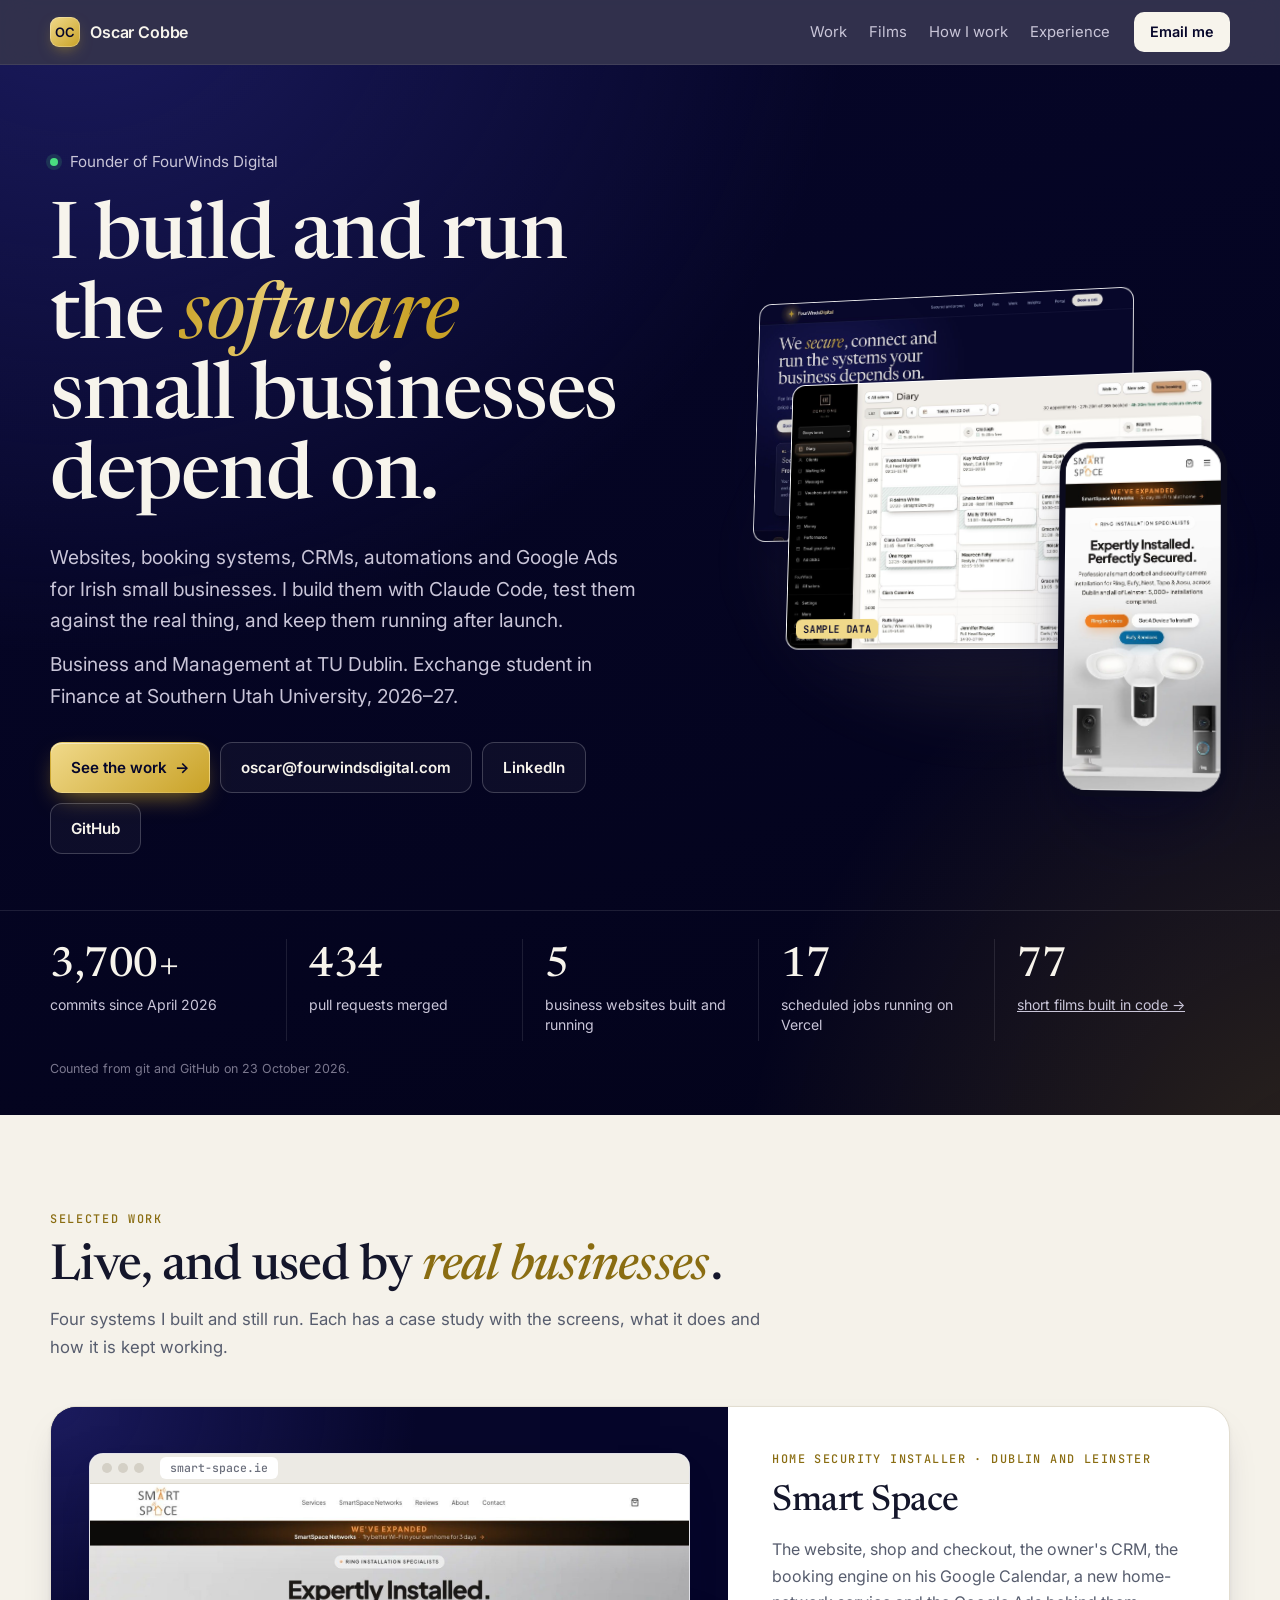
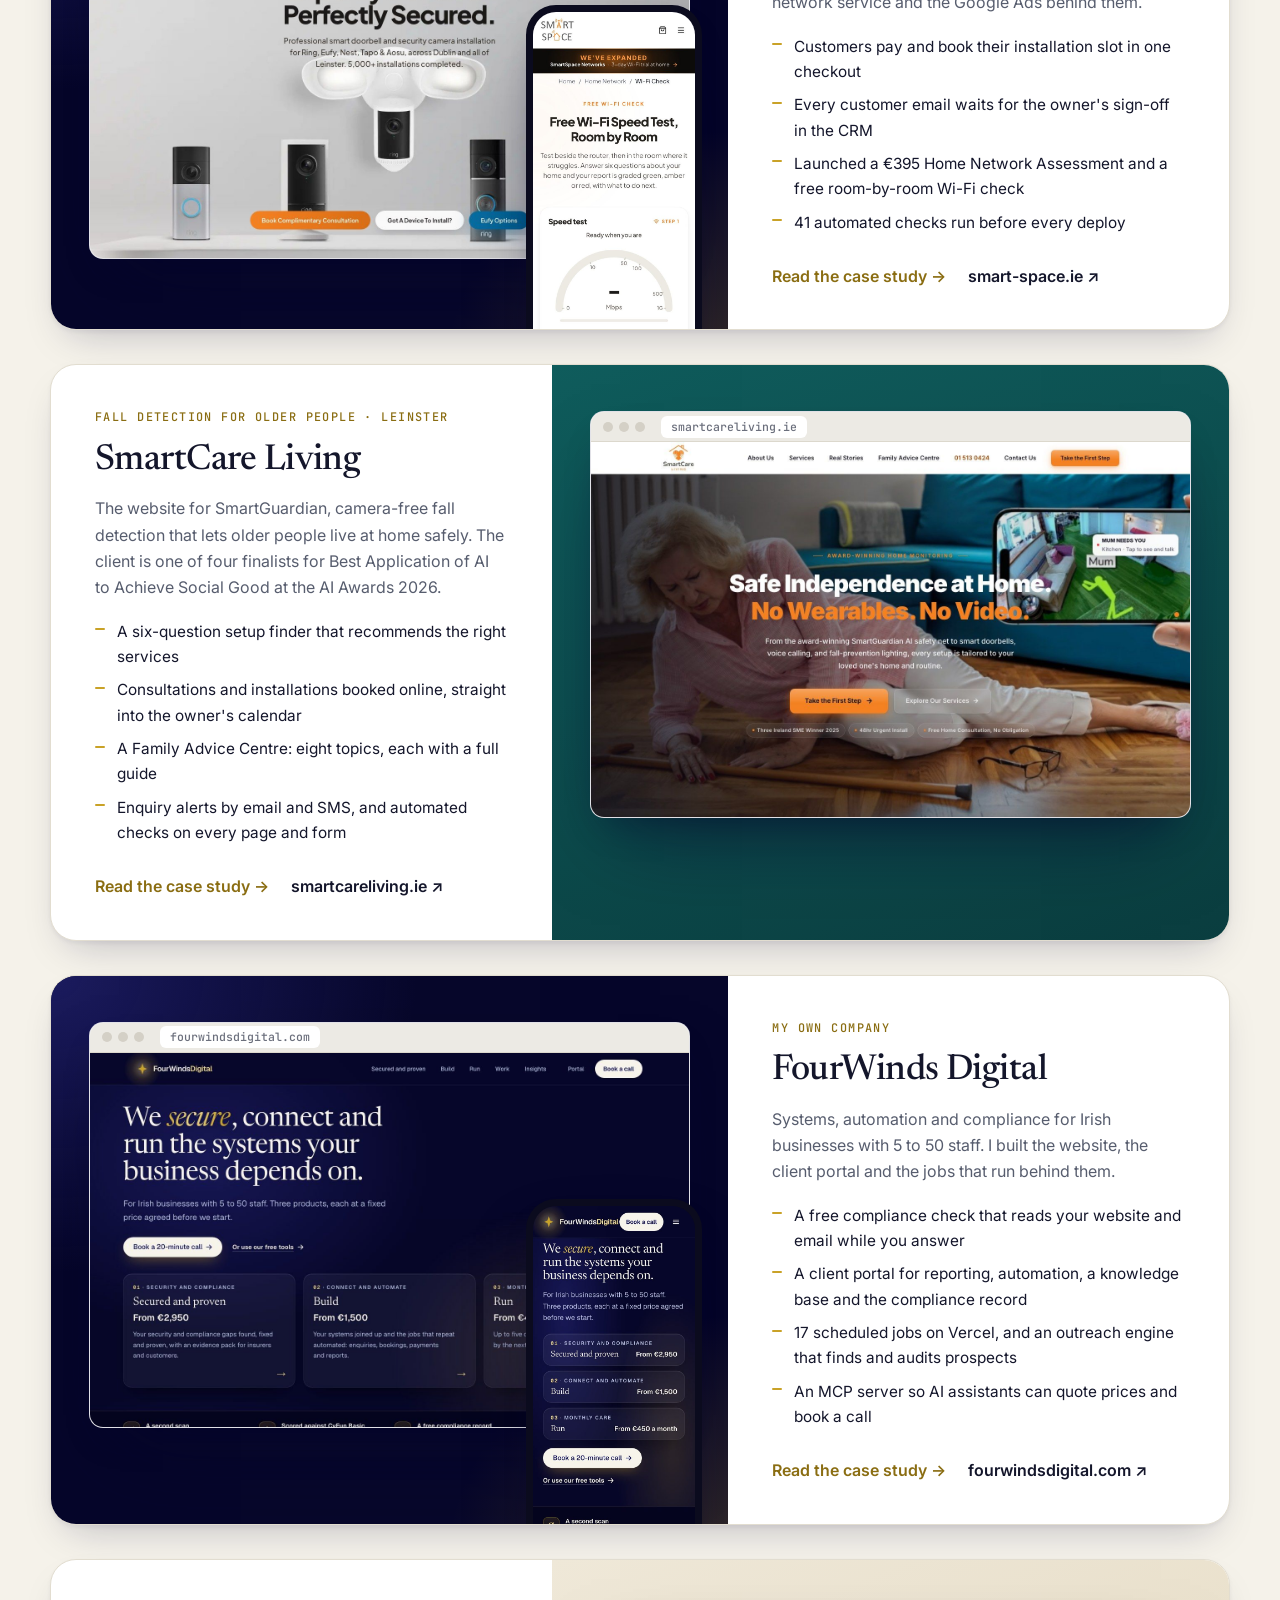
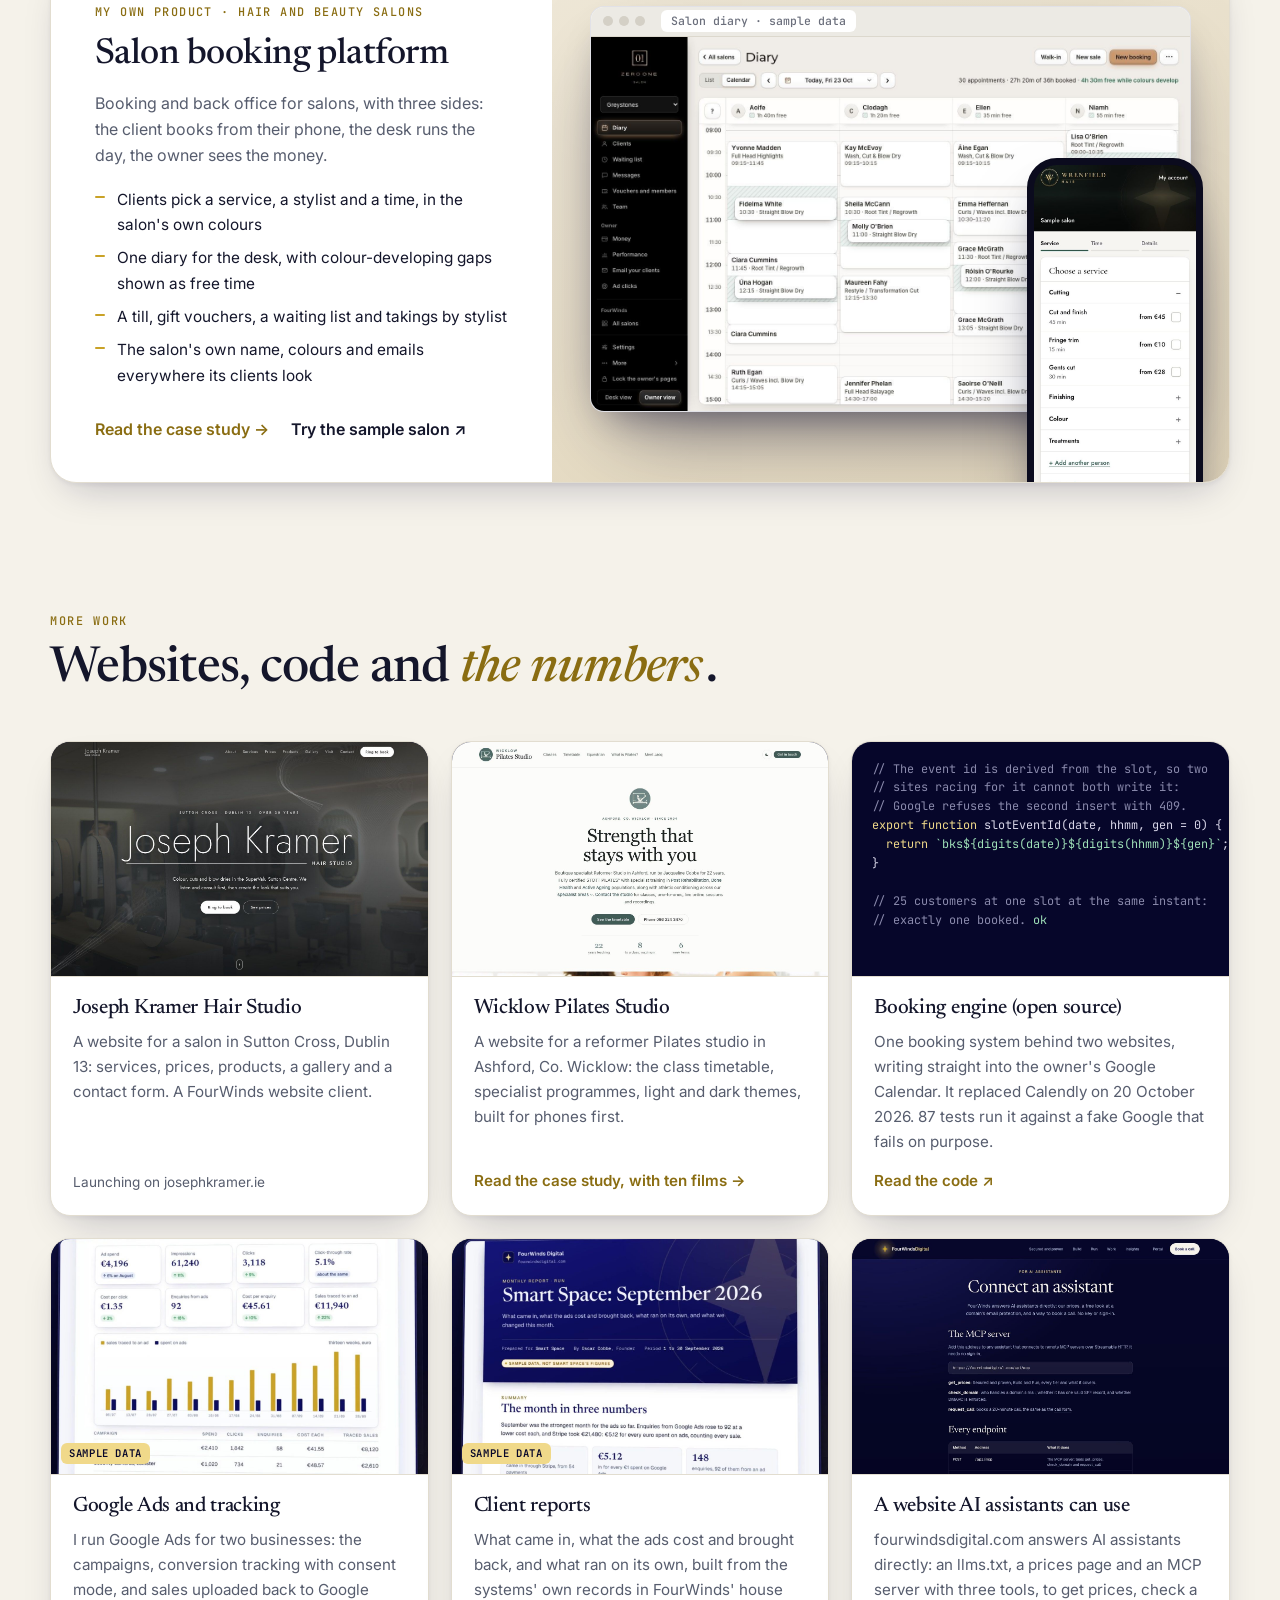
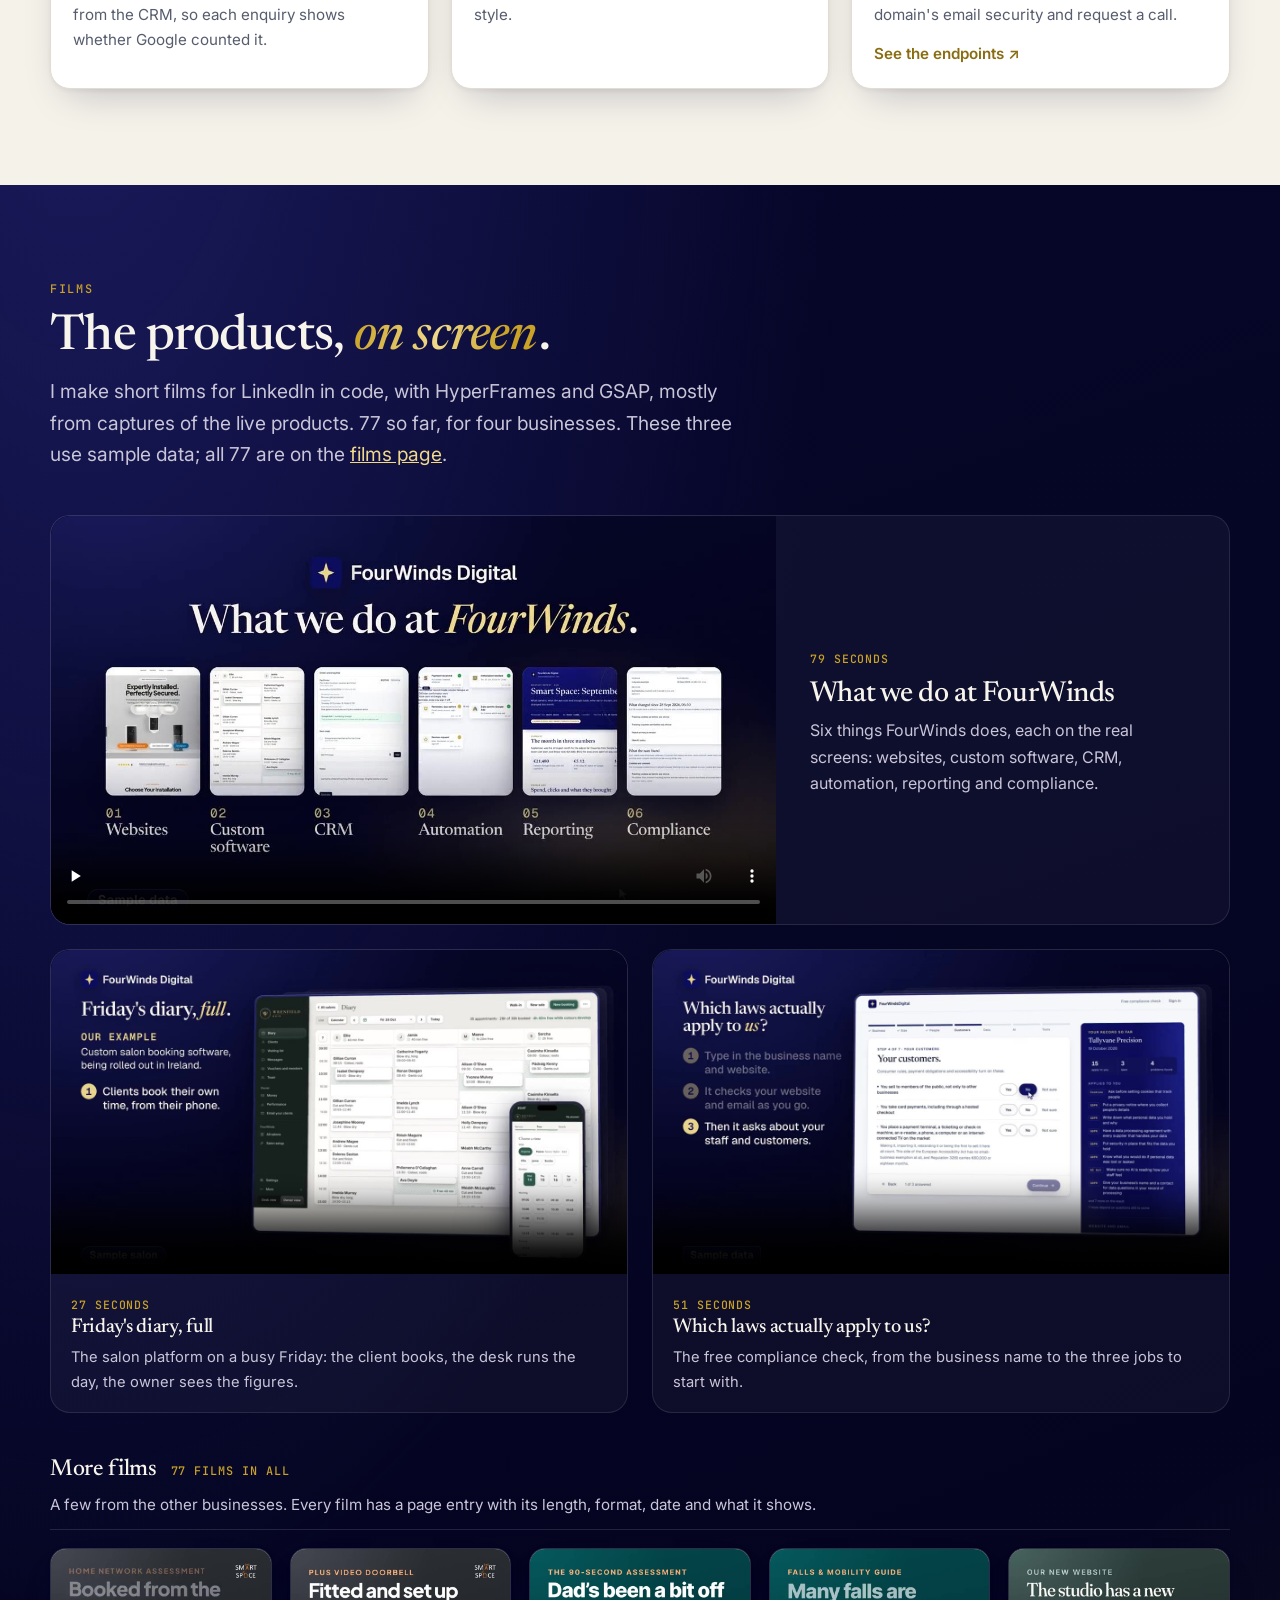
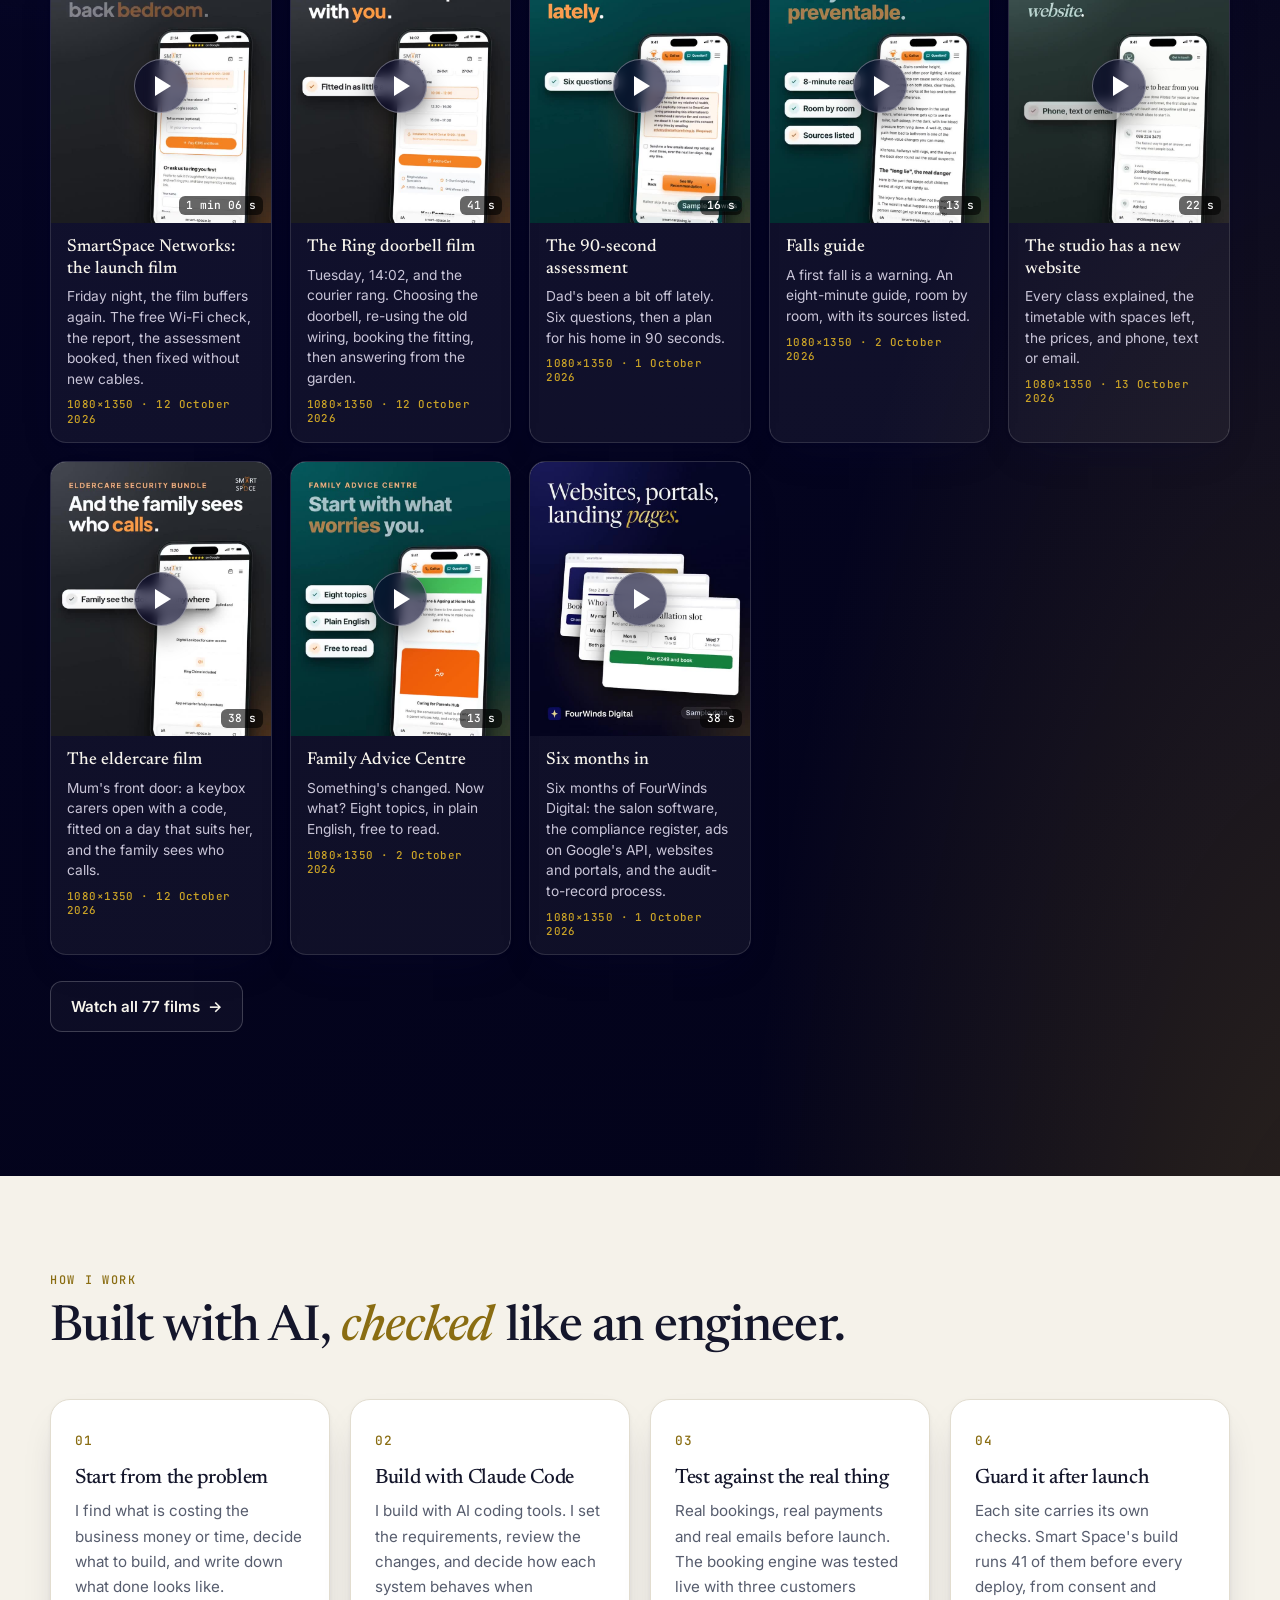
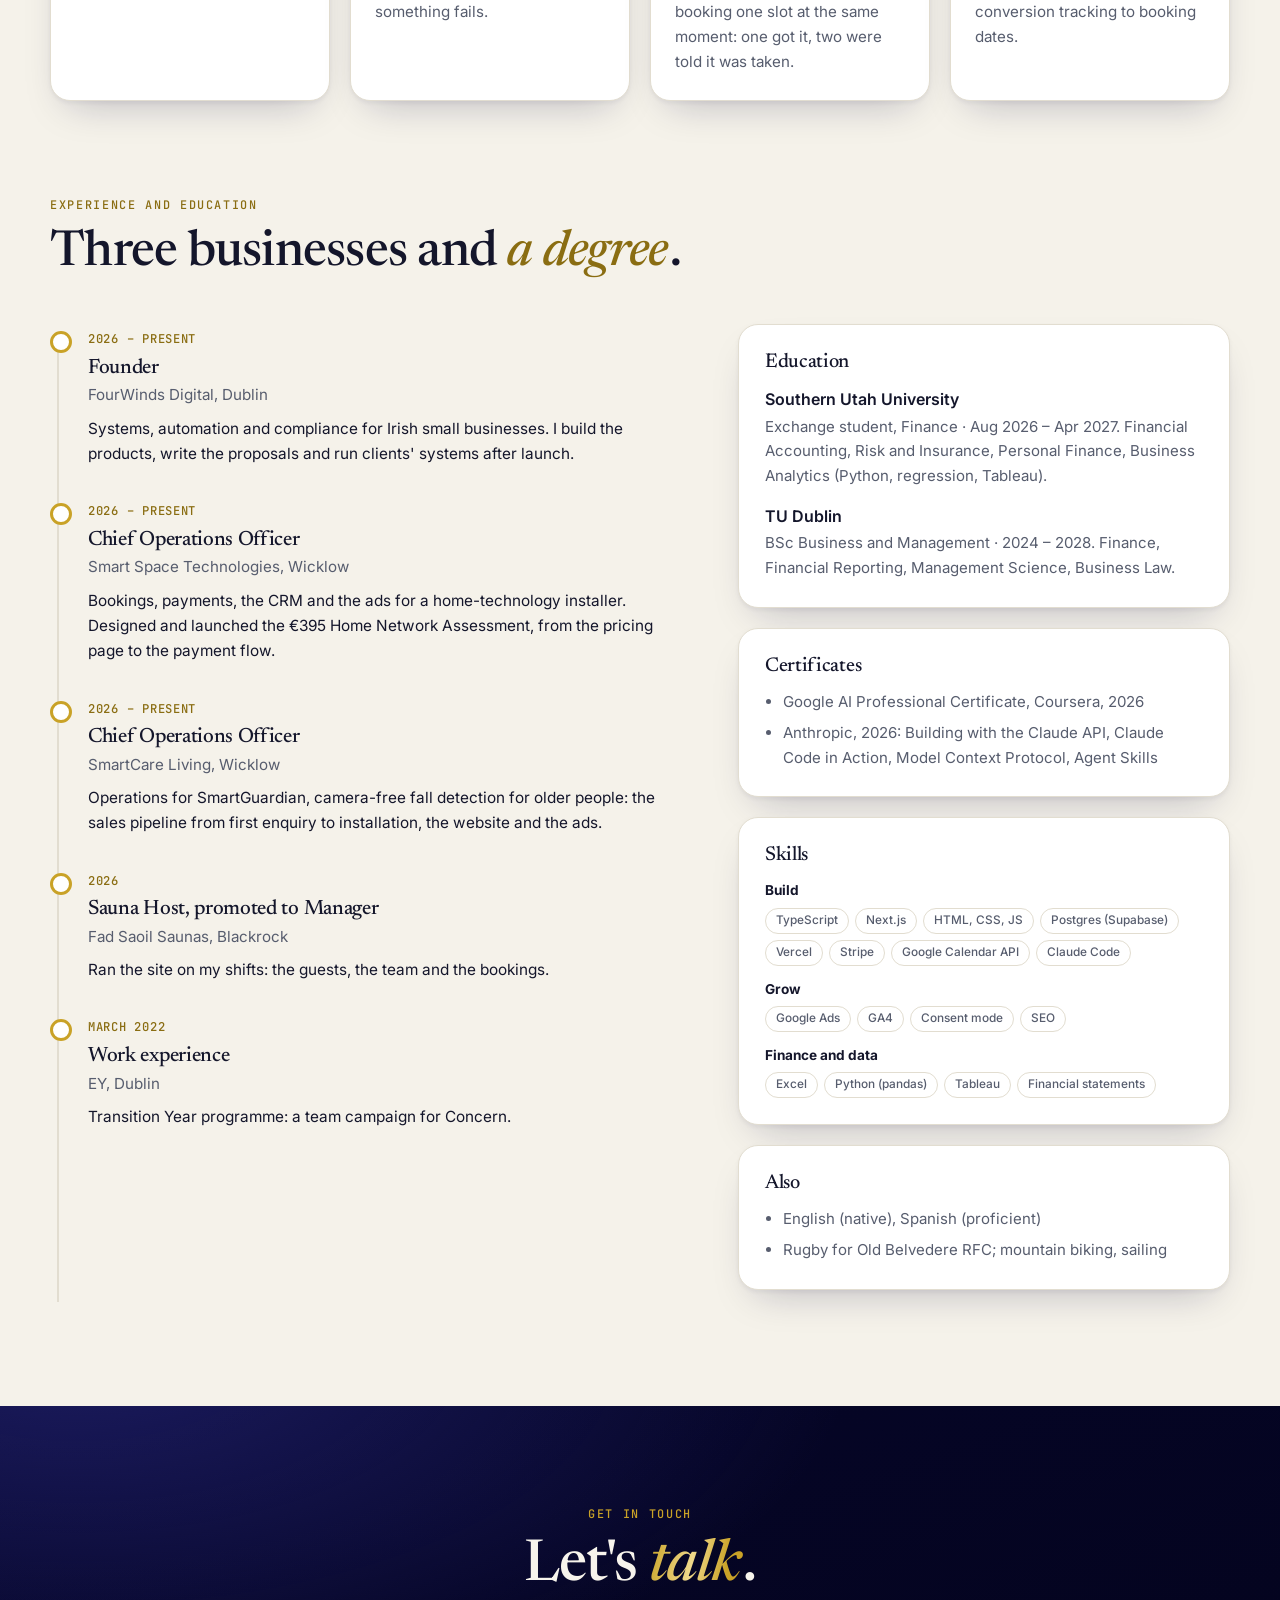
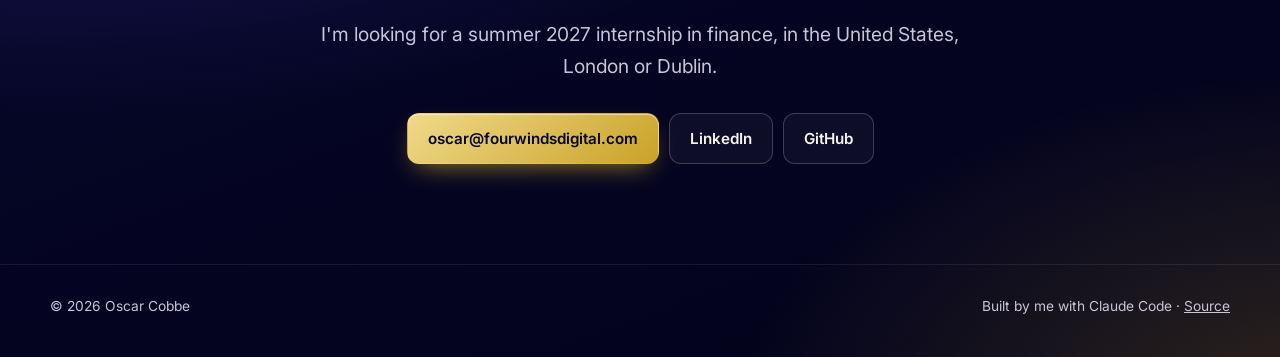
==== commit 9a243791: "All 77 films: a films page, a shared player, and films on every case study Every film for FourWinds," ====
--- a/index.html
+++ b/index.html
@@ -16,7 +16,7 @@
 <link rel="preconnect" href="https://fonts.googleapis.com">
 <link rel="preconnect" href="https://fonts.gstatic.com" crossorigin>
 <link href="https://fonts.googleapis.com/css2?family=Inter:wght@400;500;600&family=JetBrains+Mono:wght@500&family=Newsreader:ital,opsz,wght@0,6..72,400;0,6..72,500;1,6..72,400;1,6..72,500&display=swap" rel="stylesheet">
-<link rel="stylesheet" href="/assets/style.css?v=2">
+<link rel="stylesheet" href="/assets/style.css?v=3">
 </head>
 <body>
 <a class="skip" href="#work">Skip to the work</a>
@@ -26,7 +26,7 @@
     <a class="brand" href="/"><span class="mark">OC</span>Oscar Cobbe</a>
     <ul>
       <li><a href="#work">Work</a></li>
-      <li><a href="#films">Films</a></li>
+      <li><a href="/films">Films</a></li>
       <li><a href="#how">How I work</a></li>
       <li><a href="#experience">Experience</a></li>
     </ul>
@@ -66,7 +66,7 @@
         <li><b>434</b><span>pull requests merged</span></li>
         <li><b>5</b><span>business websites built and running</span></li>
         <li><b>17</b><span>scheduled jobs running on Vercel</span></li>
-        <li><b>77</b><span>short films built in code</span></li>
+        <li><b>77</b><span><a href="/films" style="color:inherit">short films built in code →</a></span></li>
       </ul>
       <small>Counted from git and GitHub on 23 October 2026.</small>
     </div>
@@ -183,7 +183,7 @@
         <div class="txt">
           <h3>Wicklow Pilates Studio</h3>
           <p>A website for a reformer Pilates studio in Ashford, Co. Wicklow: the class timetable, specialist programmes, light and dark themes, built for phones first.</p>
-          <a class="go" href="https://wicklowpilatesstudio.ie" target="_blank" rel="noopener">wicklowpilatesstudio.ie ↗</a>
+          <a class="go" href="/work/wicklow-pilates">Read the case study, with ten films →</a>
         </div>
       </div>
       <div class="tile">
@@ -235,23 +235,25 @@
       <div>
         <p class="eyebrow">Films</p>
         <h2>The products, <em>on screen</em>.</h2>
-        <p class="lede" style="margin-top:12px">I make short films for LinkedIn in code, with HyperFrames and GSAP, mostly from captures of the live products. 77 so far, for four businesses. These three use sample data.</p>
+        <p class="lede" style="margin-top:12px">I make short films for LinkedIn in code, with HyperFrames and GSAP, mostly from captures of the live products. 77 so far, for four businesses. These three use sample data; all 77 are on the <a href="/films" style="color:var(--gold-2)">films page</a>.</p>
       </div>
     </div>
     <div class="films">
       <div class="film main">
-        <video controls preload="none" playsinline poster="/films/what-we-do.jpg"><source src="/films/what-we-do.mp4" type="video/mp4"></video>
+        <video controls preload="none" playsinline poster="/video/what-we-do.jpg"><source src="/video/all/fw-what-we-do.mp4" type="video/mp4"></video>
         <div class="cap"><span class="len">79 seconds</span><h3>What we do at FourWinds</h3><p>Six things FourWinds does, each on the real screens: websites, custom software, CRM, automation, reporting and compliance.</p></div>
       </div>
         <div class="film">
-          <video controls preload="none" playsinline poster="/films/salon-diary.jpg"><source src="/films/salon-diary.mp4" type="video/mp4"></video>
+          <video controls preload="none" playsinline poster="/video/salon-diary.jpg"><source src="/video/all/fw-friday-s-diary-full.mp4" type="video/mp4"></video>
           <div class="cap"><span class="len">27 seconds</span><h3>Friday's diary, full</h3><p>The salon platform on a busy Friday: the client books, the desk runs the day, the owner sees the figures.</p></div>
         </div>
         <div class="film">
-          <video controls preload="none" playsinline poster="/films/compliance-check.jpg"><source src="/films/compliance-check.mp4" type="video/mp4"></video>
+          <video controls preload="none" playsinline poster="/video/compliance-check.jpg"><source src="/video/all/fw-free-compliance-check.mp4" type="video/mp4"></video>
           <div class="cap"><span class="len">51 seconds</span><h3>Which laws actually apply to us?</h3><p>The free compliance check, from the business name to the three jobs to start with.</p></div>
         </div>
     </div>
+    <div class="fseries" style="margin-top:44px"><div class="fshead"><h3>More films</h3><span>77 films in all</span><p>A few from the other businesses. Every film has a page entry with its length, format, date and what it shows.</p></div><div class="fgrid v"><button class="fcard v" type="button" data-src="/video/all/ss-launch-long.mp4" data-poster="/video/all/ss-launch-long.jpg" data-title="SmartSpace Networks: the launch film" data-desc="Friday night, the film buffers again. The free Wi-Fi check, the report, the assessment booked, then fixed without new cables." data-meta="1 min 06 s · 1080×1350 · 12 October 2026" data-group="smart-space"><span class="fpic"><img src="/video/all/ss-launch-long.jpg" alt="" loading="lazy" width="720" height="900"><span class="fplay" aria-hidden="true"></span><span class="fdur">1 min 06 s</span></span><span class="ftxt"><b>SmartSpace Networks: the launch film</b><span>Friday night, the film buffers again. The free Wi-Fi check, the report, the assessment booked, then fixed without new cables.</span><small>1080×1350 · 12 October 2026</small></span></button><button class="fcard v" type="button" data-src="/video/all/ss-ring-doorbell-film.mp4" data-poster="/video/all/ss-ring-doorbell-film.jpg" data-title="The Ring doorbell film" data-desc="Tuesday, 14:02, and the courier rang. Choosing the doorbell, re-using the old wiring, booking the fitting, then answering from the garden." data-meta="41 s · 1080×1350 · 12 October 2026" data-group="smart-space"><span class="fpic"><img src="/video/all/ss-ring-doorbell-film.jpg" alt="" loading="lazy" width="720" height="900"><span class="fplay" aria-hidden="true"></span><span class="fdur">41 s</span></span><span class="ftxt"><b>The Ring doorbell film</b><span>Tuesday, 14:02, and the courier rang. Choosing the doorbell, re-using the old wiring, booking the fitting, then answering from the garden.</span><small>1080×1350 · 12 October 2026</small></span></button><button class="fcard v" type="button" data-src="/video/all/scl-assessment.mp4" data-poster="/video/all/scl-assessment.jpg" data-title="The 90-second assessment" data-desc="Dad&#x27;s been a bit off lately. Six questions, then a plan for his home in 90 seconds." data-meta="16 s · 1080×1350 · 1 October 2026" data-group="smartcare-living"><span class="fpic"><img src="/video/all/scl-assessment.jpg" alt="" loading="lazy" width="720" height="900"><span class="fplay" aria-hidden="true"></span><span class="fdur">16 s</span></span><span class="ftxt"><b>The 90-second assessment</b><span>Dad&#x27;s been a bit off lately. Six questions, then a plan for his home in 90 seconds.</span><small>1080×1350 · 1 October 2026</small></span></button><button class="fcard v" type="button" data-src="/video/all/scl-falls-guide.mp4" data-poster="/video/all/scl-falls-guide.jpg" data-title="Falls guide" data-desc="A first fall is a warning. An eight-minute guide, room by room, with its sources listed." data-meta="13 s · 1080×1350 · 2 October 2026" data-group="smartcare-living"><span class="fpic"><img src="/video/all/scl-falls-guide.jpg" alt="" loading="lazy" width="720" height="900"><span class="fplay" aria-hidden="true"></span><span class="fdur">13 s</span></span><span class="ftxt"><b>Falls guide</b><span>A first fall is a warning. An eight-minute guide, room by room, with its sources listed.</span><small>1080×1350 · 2 October 2026</small></span></button><button class="fcard v" type="button" data-src="/video/all/wp-new-website.mp4" data-poster="/video/all/wp-new-website.jpg" data-title="The studio has a new website" data-desc="Every class explained, the timetable with spaces left, the prices, and phone, text or email." data-meta="22 s · 1080×1350 · 13 October 2026" data-group="wicklow-pilates"><span class="fpic"><img src="/video/all/wp-new-website.jpg" alt="" loading="lazy" width="720" height="900"><span class="fplay" aria-hidden="true"></span><span class="fdur">22 s</span></span><span class="ftxt"><b>The studio has a new website</b><span>Every class explained, the timetable with spaces left, the prices, and phone, text or email.</span><small>1080×1350 · 13 October 2026</small></span></button><button class="fcard v" type="button" data-src="/video/all/ss-eldercare-film.mp4" data-poster="/video/all/ss-eldercare-film.jpg" data-title="The eldercare film" data-desc="Mum&#x27;s front door: a keybox carers open with a code, fitted on a day that suits her, and the family sees who calls." data-meta="38 s · 1080×1350 · 12 October 2026" data-group="smart-space"><span class="fpic"><img src="/video/all/ss-eldercare-film.jpg" alt="" loading="lazy" width="720" height="900"><span class="fplay" aria-hidden="true"></span><span class="fdur">38 s</span></span><span class="ftxt"><b>The eldercare film</b><span>Mum&#x27;s front door: a keybox carers open with a code, fitted on a day that suits her, and the family sees who calls.</span><small>1080×1350 · 12 October 2026</small></span></button><button class="fcard v" type="button" data-src="/video/all/scl-family-advice-centre.mp4" data-poster="/video/all/scl-family-advice-centre.jpg" data-title="Family Advice Centre" data-desc="Something&#x27;s changed. Now what? Eight topics, in plain English, free to read." data-meta="13 s · 1080×1350 · 2 October 2026" data-group="smartcare-living"><span class="fpic"><img src="/video/all/scl-family-advice-centre.jpg" alt="" loading="lazy" width="720" height="900"><span class="fplay" aria-hidden="true"></span><span class="fdur">13 s</span></span><span class="ftxt"><b>Family Advice Centre</b><span>Something&#x27;s changed. Now what? Eight topics, in plain English, free to read.</span><small>1080×1350 · 2 October 2026</small></span></button><button class="fcard v" type="button" data-src="/video/all/fw-six-months-in.mp4" data-poster="/video/all/fw-six-months-in.jpg" data-title="Six months in" data-desc="Six months of FourWinds Digital: the salon software, the compliance register, ads on Google&#x27;s API, websites and portals, and the audit-to-record process." data-meta="38 s · 1080×1350 · 1 October 2026" data-group="personal"><span class="fpic"><img src="/video/all/fw-six-months-in.jpg" alt="" loading="lazy" width="720" height="900"><span class="fplay" aria-hidden="true"></span><span class="fdur">38 s</span></span><span class="ftxt"><b>Six months in</b><span>Six months of FourWinds Digital: the salon software, the compliance register, ads on Google&#x27;s API, websites and portals, and the audit-to-record process.</span><small>1080×1350 · 1 October 2026</small></span></button></div><a class="btn more-films" href="/films">Watch all 77 films <span class="ar">→</span></a></div>
+
   </div>
 </section>
 
@@ -341,5 +343,6 @@
     <div class="wrap"><span>© 2026 Oscar Cobbe</span><span>Built by me with Claude Code · <a href="https://github.com/oscarcobbe/portfolio">Source</a></span></div>
   </footer>
 </div>
+<script src="/assets/films.js?v=1" defer></script>
 </body>
 </html>
--- a/assets/style.css
+++ b/assets/style.css
@@ -274,3 +274,63 @@
 .stack-list { display: flex; flex-wrap: wrap; gap: 8px; margin-top: 18px; }
 
 @media (prefers-reduced-motion: reduce) { html { scroll-behavior: auto; } .btn, .btn .ar { transition: none; } }
+
+/* Films: cards, the films page and the player */
+.fpage { padding: 0; }
+.fbar { position: sticky; top: 64px; z-index: 30; background: color-mix(in srgb, var(--paper) 88%, transparent); backdrop-filter: blur(12px); -webkit-backdrop-filter: blur(12px); border-bottom: 1px solid var(--line); }
+.chips { display: flex; gap: 8px; padding: 14px 0; overflow-x: auto; scrollbar-width: none; }
+.chip { flex: none; font: 500 .88rem/1 var(--sans); padding: 10px 14px; border-radius: 999px; border: 1px solid var(--line); background: var(--card); color: var(--ink); cursor: pointer; }
+.chip span { color: var(--mut); margin-left: 4px; font-size: .8rem; }
+.chip.on { background: var(--navy-1); color: var(--warm); border-color: var(--navy-1); }
+.chip.on span { color: var(--gold-2); }
+.fgroup { padding: 72px 0 24px; }
+.fgroup[hidden] { display: none; }
+.fghead { margin-bottom: 30px; }
+.fghead h2 { margin-top: 2px; }
+.fseries { margin-bottom: 48px; }
+.fshead { display: grid; grid-template-columns: auto 1fr; align-items: baseline; gap: 4px 14px; margin-bottom: 18px; padding-bottom: 12px; border-bottom: 1px solid var(--line); }
+.fshead h3 { font-size: 1.45rem; }
+.fshead span { font: 500 .74rem/1.3 var(--mono); letter-spacing: .08em; text-transform: uppercase; color: var(--accent); }
+.fshead p { grid-column: 1 / -1; margin: 4px 0 0; color: var(--mut); font-size: .95rem; max-width: 80ch; }
+.fgrid { display: grid; gap: 18px; }
+.fgrid.v { grid-template-columns: repeat(auto-fill, minmax(190px, 1fr)); }
+.fgrid.h { grid-template-columns: repeat(auto-fill, minmax(300px, 1fr)); }
+.fcard { all: unset; box-sizing: border-box; cursor: pointer; display: flex; flex-direction: column; background: var(--card); border: 1px solid var(--line); border-radius: 16px; overflow: hidden; box-shadow: var(--shadow); transition: transform .15s, box-shadow .15s; }
+.fcard:hover { transform: translateY(-3px); box-shadow: var(--shadow), 0 24px 40px -24px rgba(6,6,42,.45); }
+.fcard:focus-visible { outline: 2px solid var(--gold); outline-offset: 3px; }
+.fpic { position: relative; display: block; background: var(--navy-1); }
+.fcard.v .fpic { aspect-ratio: 4 / 5; }
+.fcard.h .fpic { aspect-ratio: 16 / 9; }
+.fpic img { width: 100%; height: 100%; object-fit: cover; }
+.fplay { position: absolute; left: 50%; top: 50%; width: 54px; height: 54px; margin: -27px 0 0 -27px; border-radius: 50%; background: rgba(6,6,42,.62); box-shadow: 0 0 0 1px rgba(255,255,255,.35) inset, 0 10px 24px rgba(0,0,0,.35); backdrop-filter: blur(6px); transition: transform .15s, background .15s; }
+.fplay::after { content: ""; position: absolute; left: 21px; top: 17px; border-style: solid; border-width: 10px 0 10px 16px; border-color: transparent transparent transparent #fff; }
+.fcard:hover .fplay { transform: scale(1.08); background: rgba(201,162,39,.85); }
+.fdur { position: absolute; right: 8px; bottom: 8px; font: 500 .7rem/1 var(--mono); color: #fff; background: rgba(0,0,0,.6); padding: 4px 7px; border-radius: 6px; }
+.ftxt { display: flex; flex-direction: column; gap: 6px; padding: 14px 16px 16px; }
+.ftxt b { font: 500 1.08rem/1.25 var(--serif); }
+.ftxt span { color: var(--mut); font-size: .86rem; line-height: 1.5; }
+.ftxt small { font: 500 .68rem/1.3 var(--mono); color: var(--accent); letter-spacing: .04em; margin-top: 2px; }
+.ground .fcard { background: rgba(255,255,255,.05); border-color: rgba(255,255,255,.12); }
+.ground .ftxt b { color: var(--warm); }
+.ground .ftxt span { color: var(--warm-mut); }
+.ground .ftxt small { color: var(--gold); }
+.more-films { display: inline-flex; margin-top: 26px; }
+
+.player { padding: 0; border: 0; background: transparent; max-width: min(1100px, 96vw); width: 100%; max-height: 96vh; }
+.player.vert { max-width: min(560px, 96vw); }
+.player::backdrop { background: rgba(3,3,26,.82); backdrop-filter: blur(6px); }
+.pbox { position: relative; background: var(--navy-1); border-radius: 18px; overflow: hidden; box-shadow: 0 40px 100px rgba(0,0,0,.6); color: var(--warm); }
+.pvid video { width: 100%; max-height: 72vh; background: #000; }
+.pinfo { display: flex; gap: 18px; justify-content: space-between; align-items: flex-start; padding: 16px 20px 18px; }
+.pinfo h3 { font-size: 1.3rem; }
+.pdesc { margin: 6px 0 4px; color: var(--warm-mut); font-size: .93rem; }
+.pmeta { font: 500 .7rem/1.3 var(--mono); color: var(--gold); }
+.pnav { display: flex; gap: 8px; flex: none; }
+.pnav button, .pclose { width: 40px; height: 40px; border-radius: 10px; border: 1px solid rgba(255,255,255,.2); background: rgba(255,255,255,.06); color: var(--warm); font-size: 1.1rem; cursor: pointer; }
+.pclose { position: absolute; right: 10px; top: 10px; z-index: 2; background: rgba(0,0,0,.55); }
+@media (max-width: 560px) { .fgrid.v { grid-template-columns: repeat(2, 1fr); gap: 12px; } .ftxt span { display: none; } .ftxt { padding: 10px 12px 12px; } .fgrid.h { grid-template-columns: 1fr; } }
+@media (prefers-reduced-motion: reduce) { .fcard, .fplay { transition: none; } }
+.ground .fshead { border-color: rgba(255,255,255,.12); }
+.ground .fshead h3 { color: var(--warm); }
+.ground .fshead span { color: var(--gold); }
+.ground .fshead p { color: var(--warm-mut); }
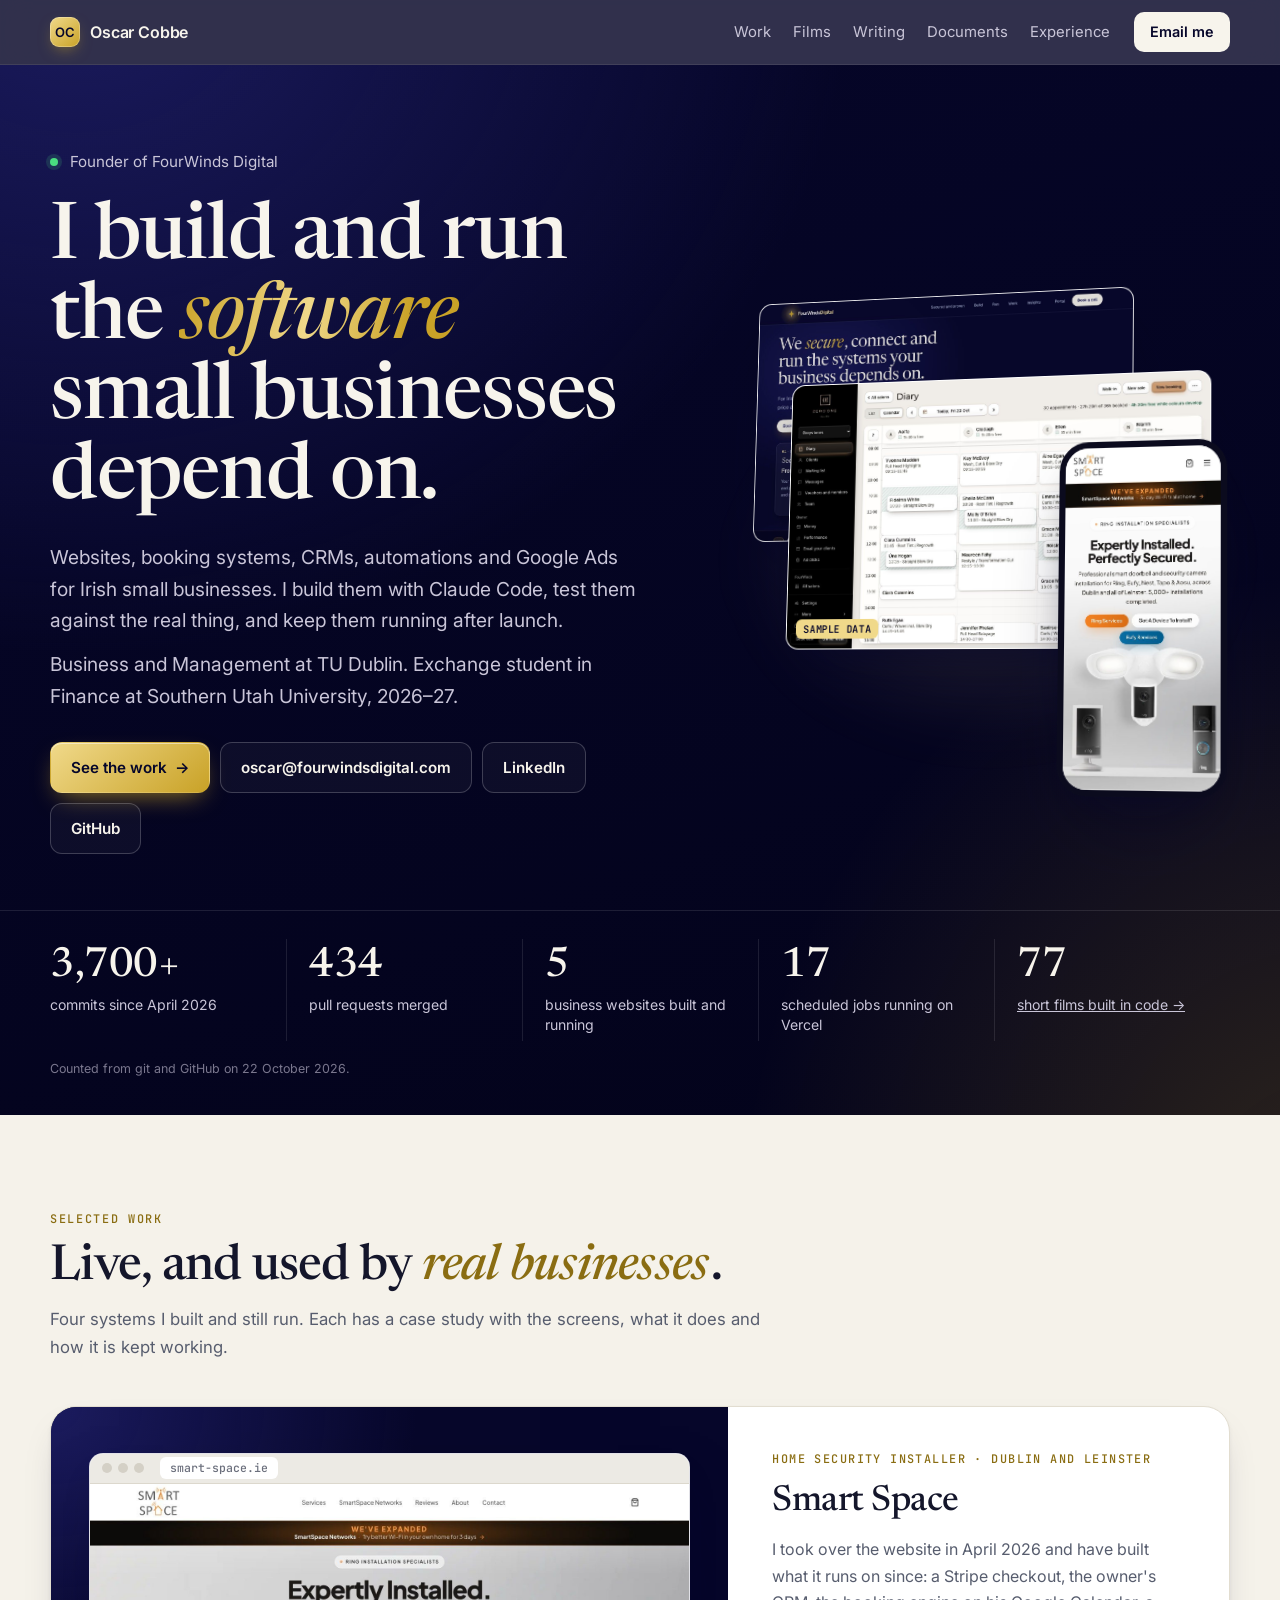
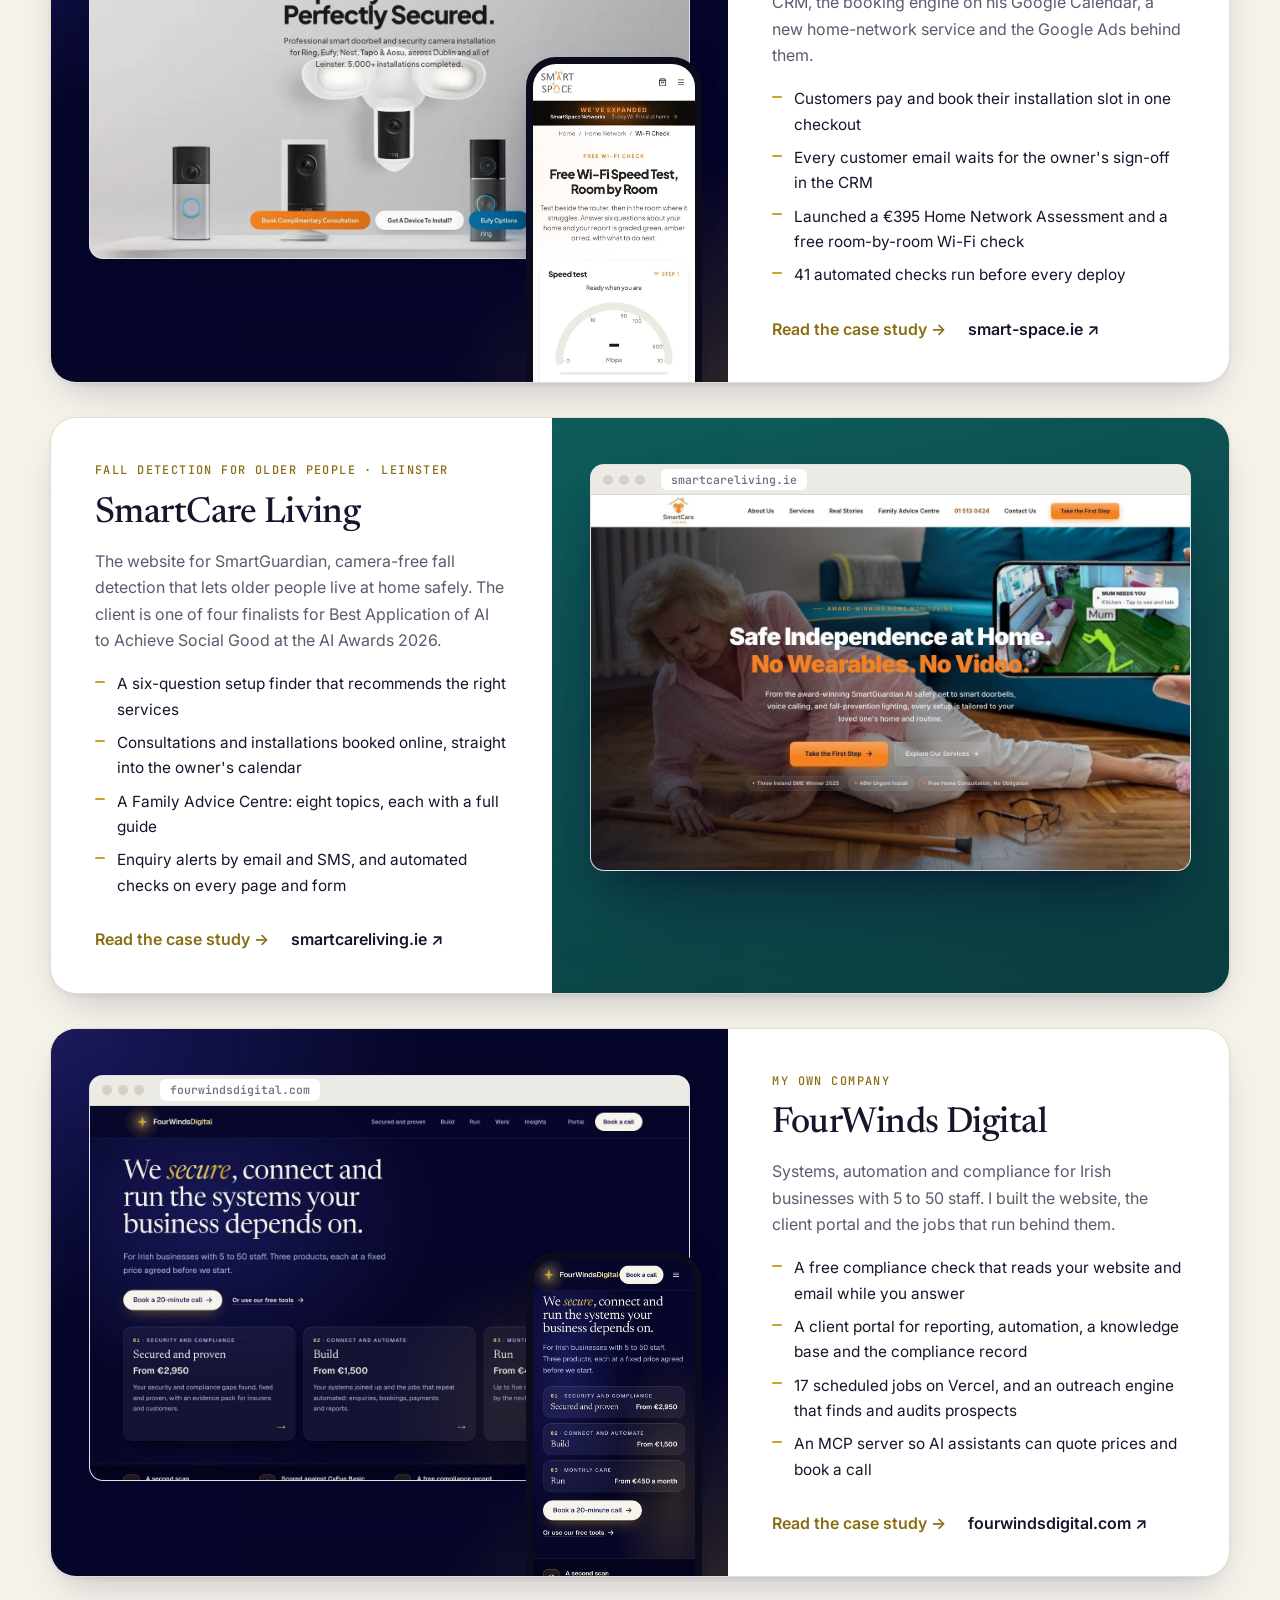
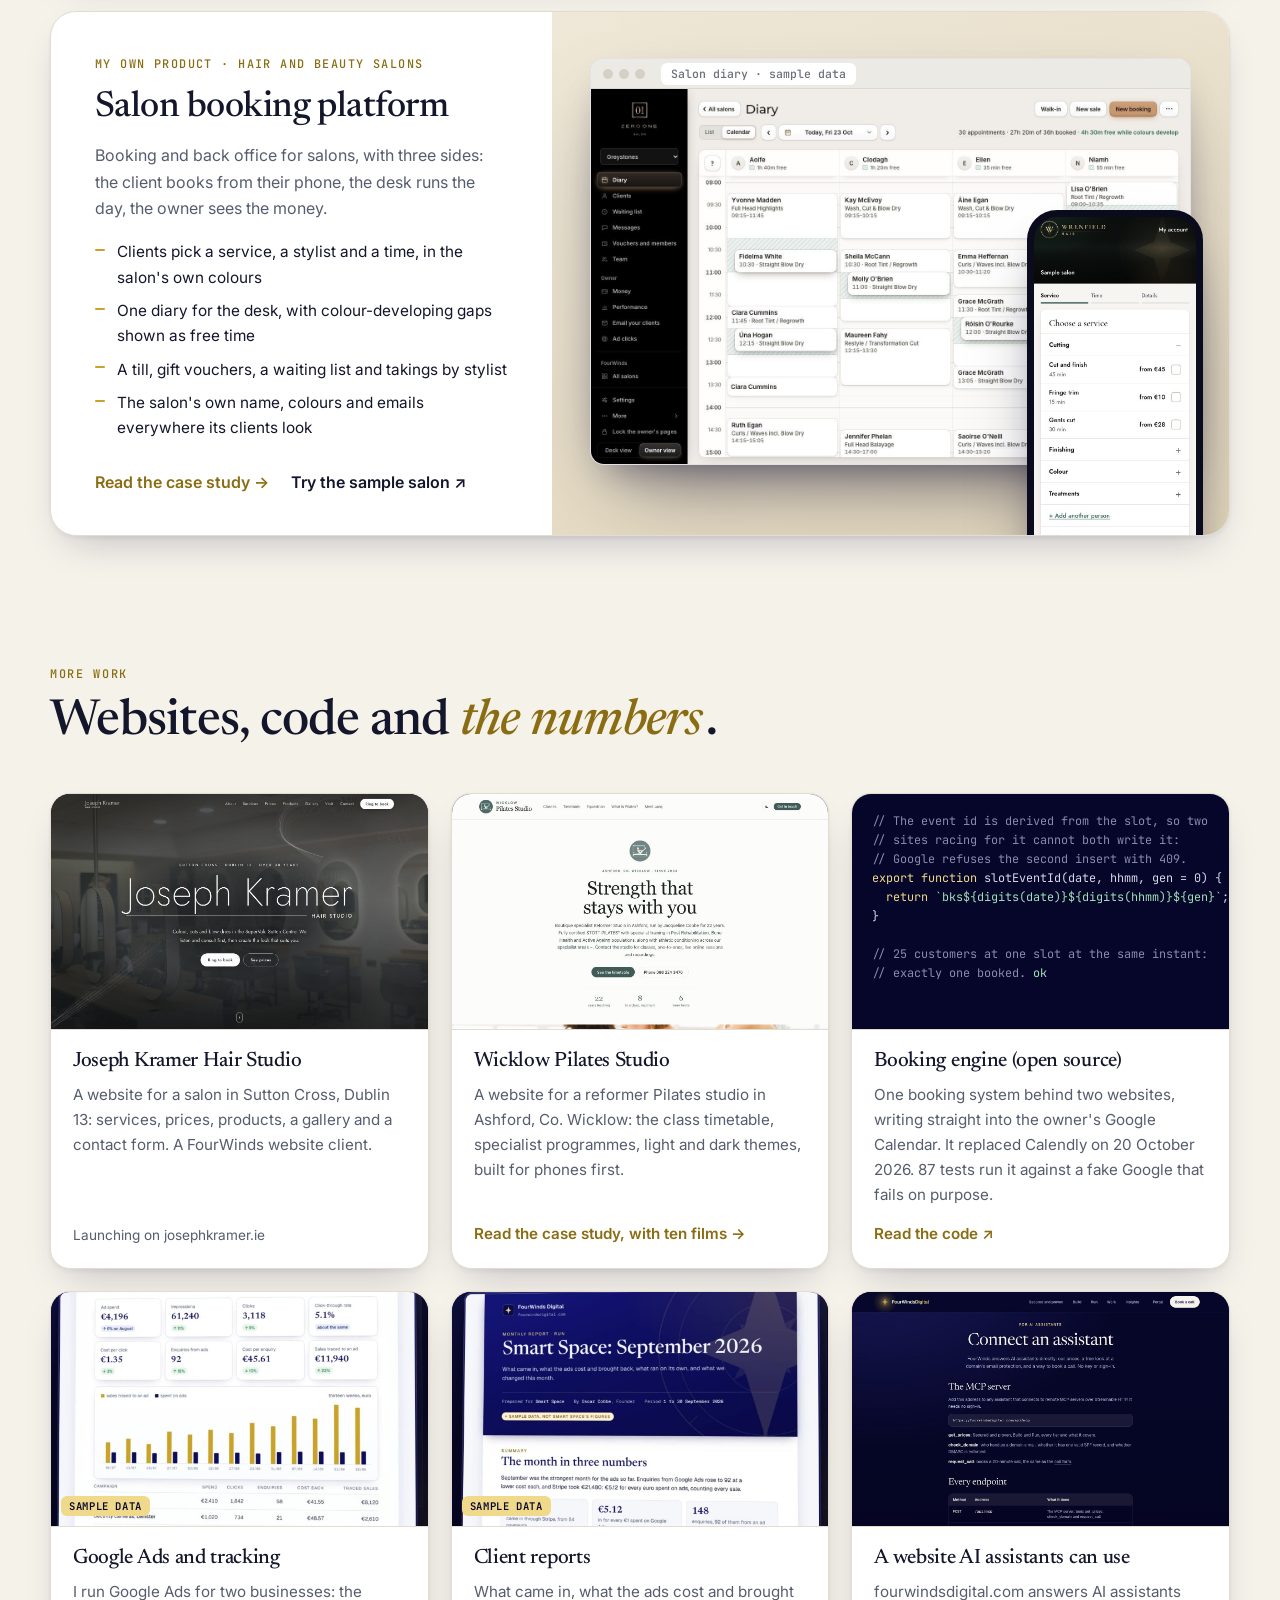
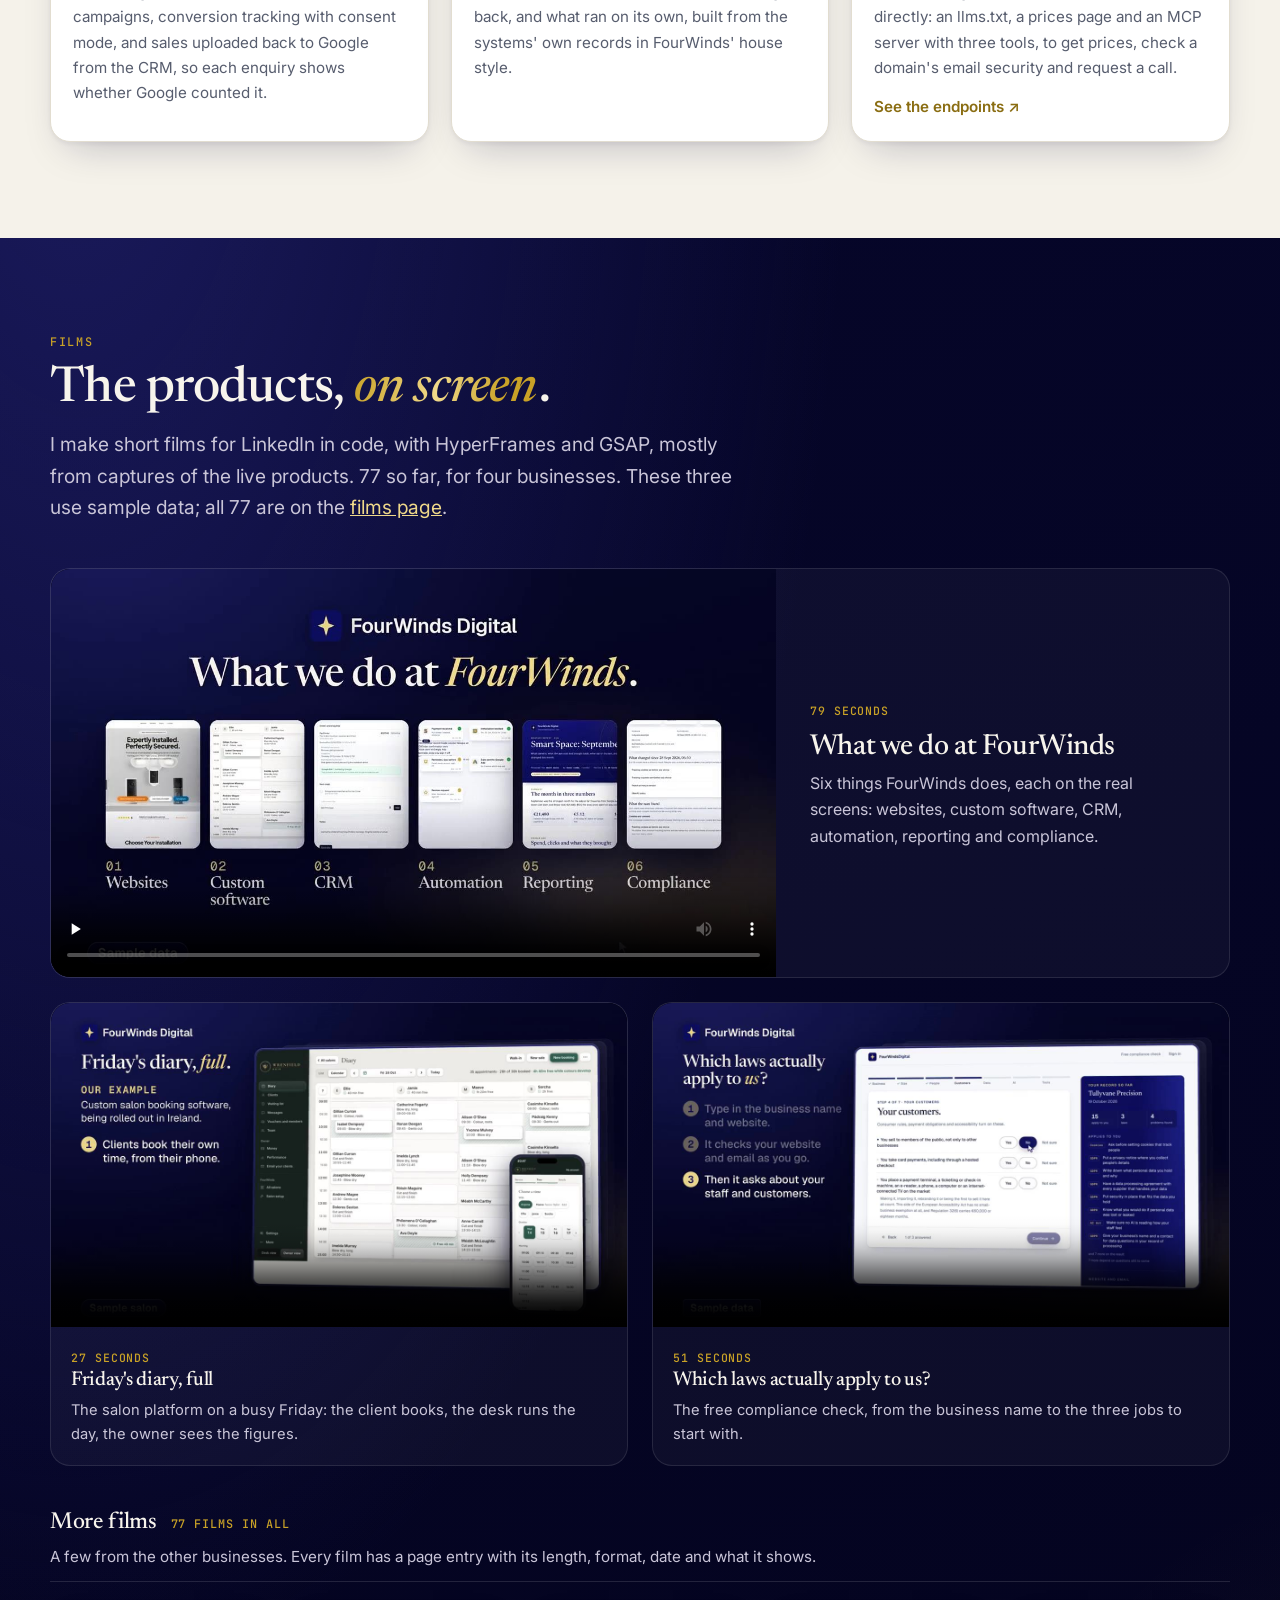
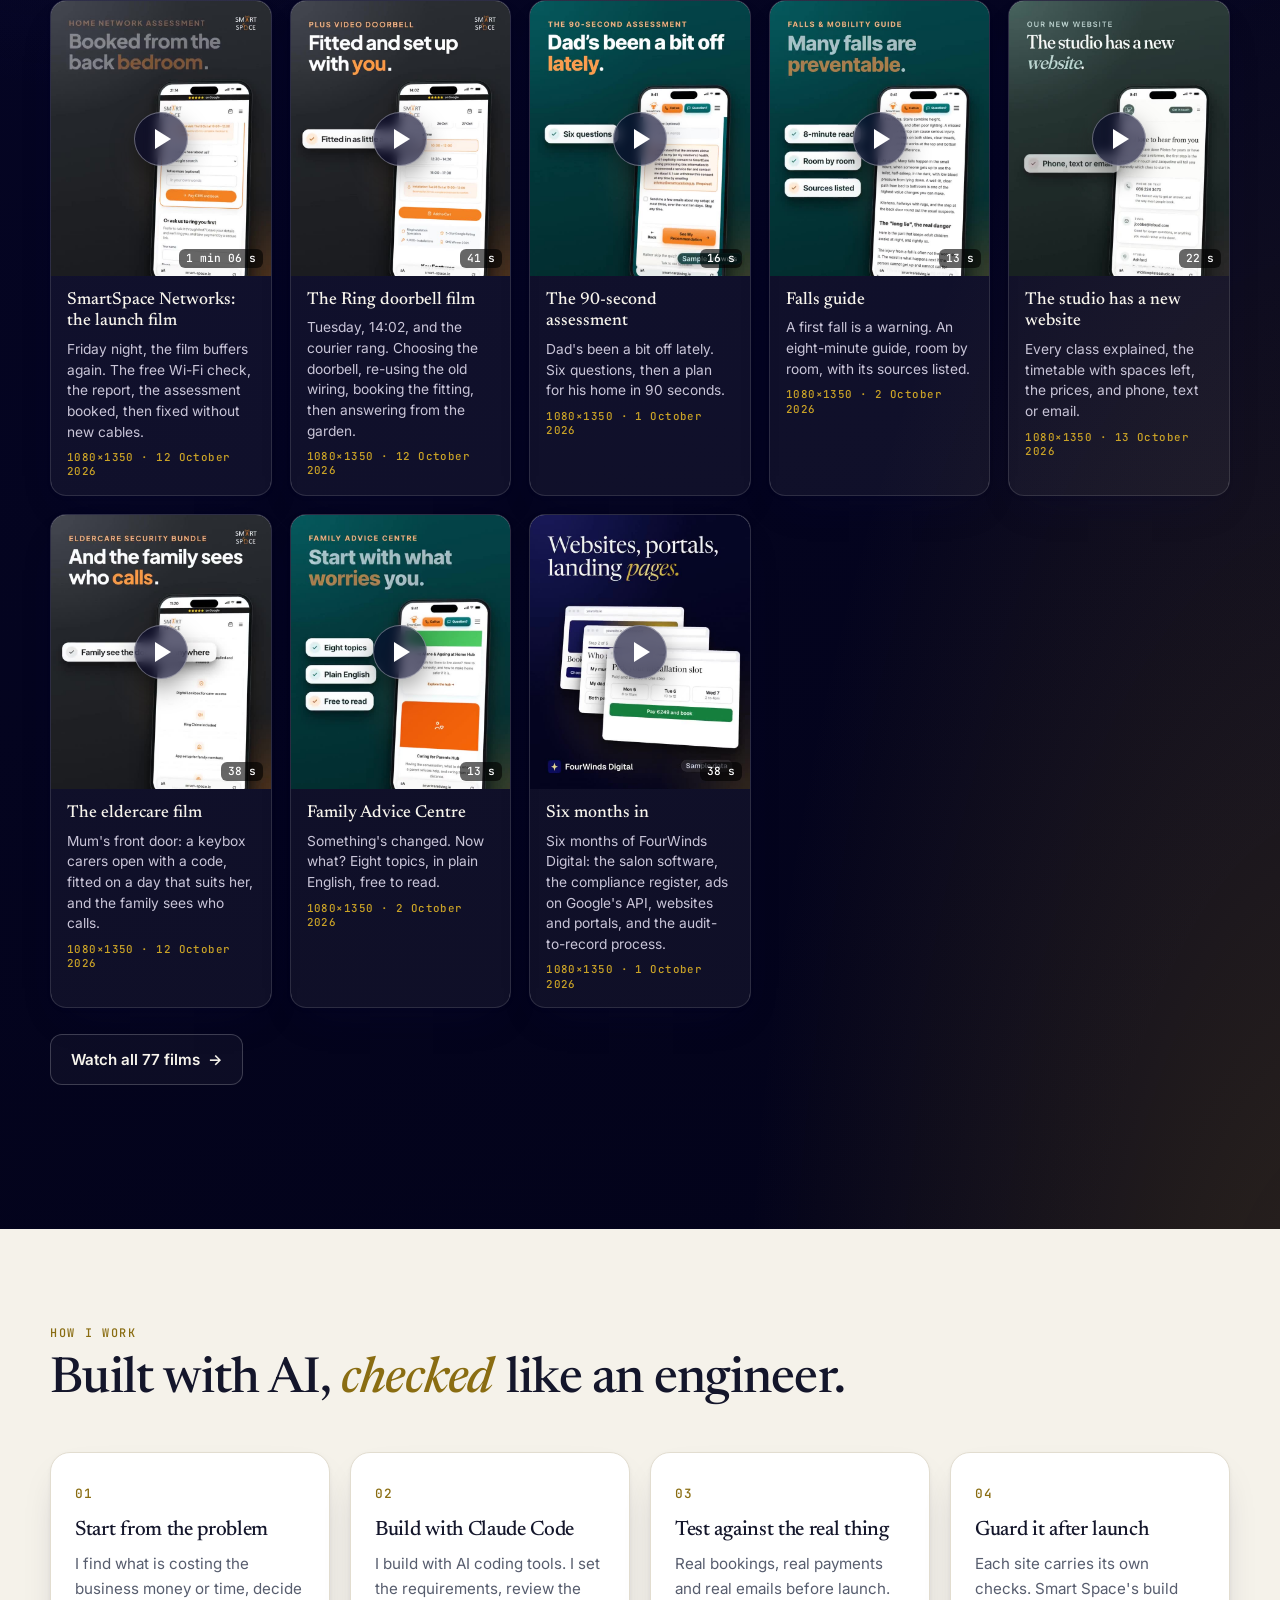
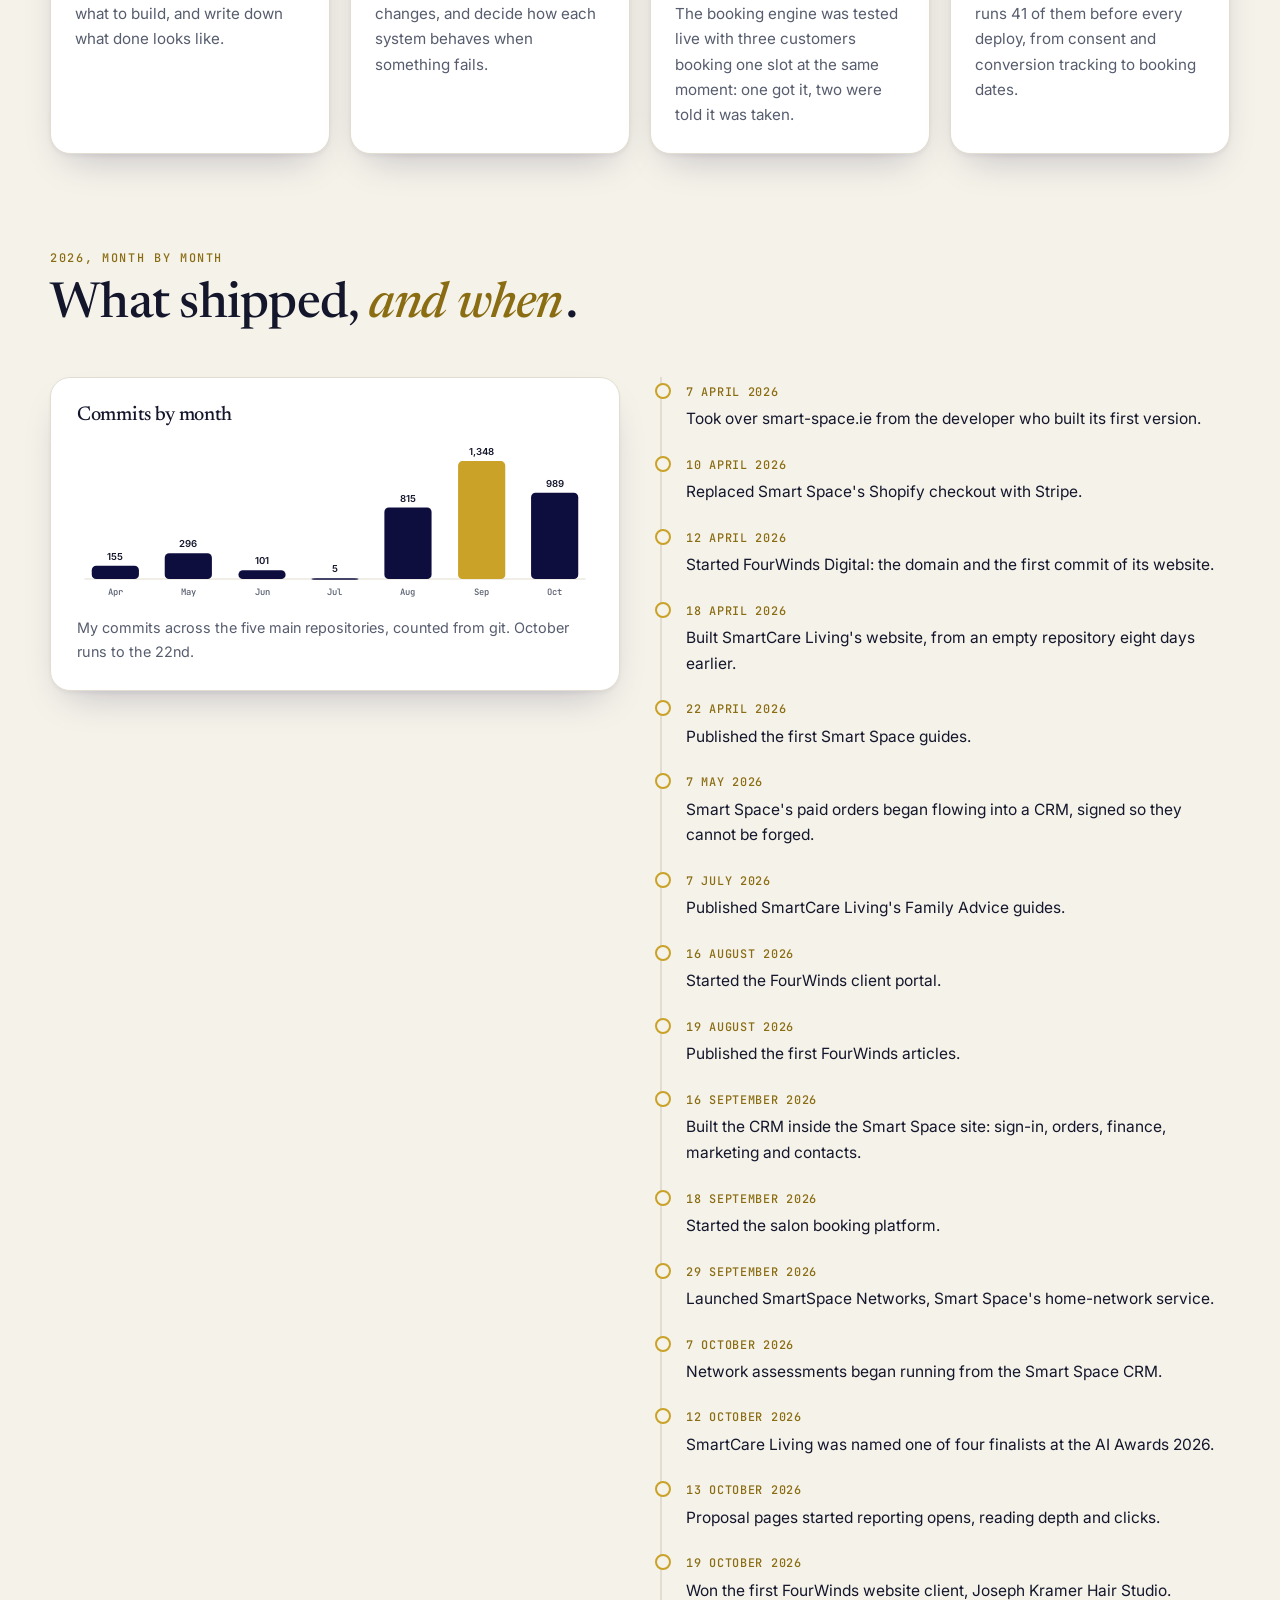
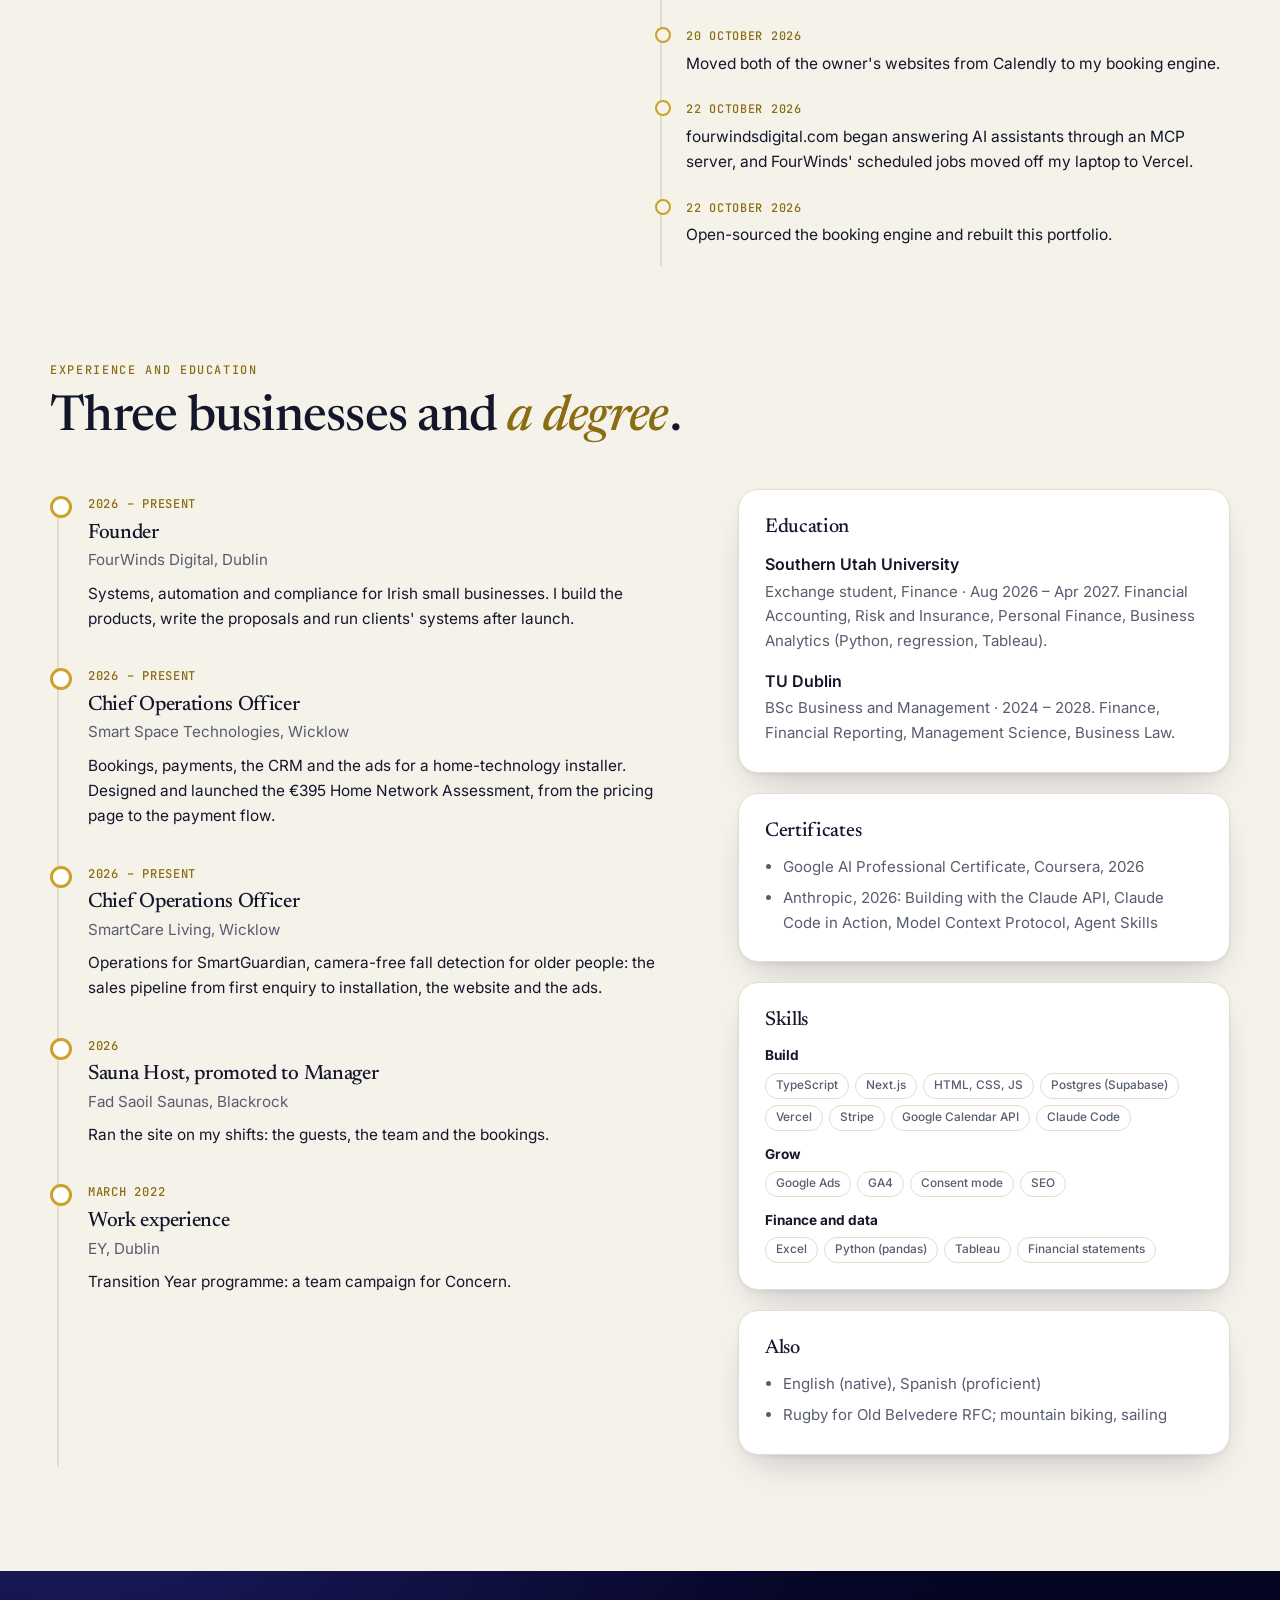
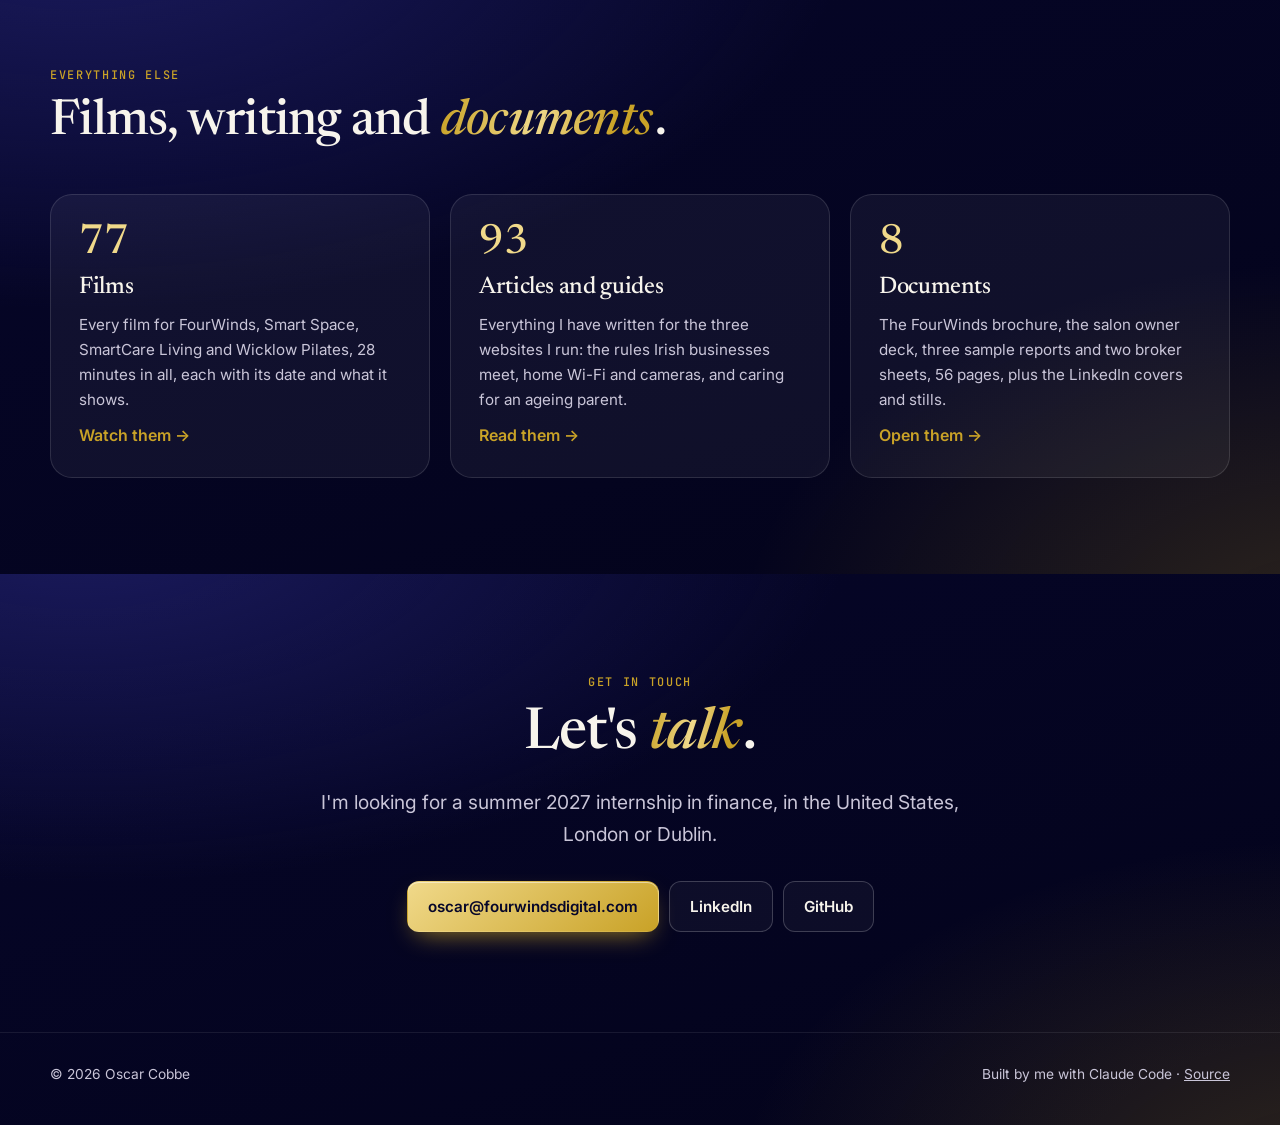
==== commit 3fb4f31c: "Writing, documents, a timeline and system diagrams A writing page listing all 93 articles and guides" ====
--- a/index.html
+++ b/index.html
@@ -16,7 +16,7 @@
 <link rel="preconnect" href="https://fonts.googleapis.com">
 <link rel="preconnect" href="https://fonts.gstatic.com" crossorigin>
 <link href="https://fonts.googleapis.com/css2?family=Inter:wght@400;500;600&family=JetBrains+Mono:wght@500&family=Newsreader:ital,opsz,wght@0,6..72,400;0,6..72,500;1,6..72,400;1,6..72,500&display=swap" rel="stylesheet">
-<link rel="stylesheet" href="/assets/style.css?v=3">
+<link rel="stylesheet" href="/assets/style.css?v=4">
 </head>
 <body>
 <a class="skip" href="#work">Skip to the work</a>
@@ -27,7 +27,8 @@
     <ul>
       <li><a href="#work">Work</a></li>
       <li><a href="/films">Films</a></li>
-      <li><a href="#how">How I work</a></li>
+      <li><a href="/writing">Writing</a></li>
+      <li><a href="/documents">Documents</a></li>
       <li><a href="#experience">Experience</a></li>
     </ul>
     <a class="cta" href="mailto:oscar@fourwindsdigital.com">Email me</a>
@@ -68,7 +69,7 @@
         <li><b>17</b><span>scheduled jobs running on Vercel</span></li>
         <li><b>77</b><span><a href="/films" style="color:inherit">short films built in code →</a></span></li>
       </ul>
-      <small>Counted from git and GitHub on 23 October 2026.</small>
+      <small>Counted from git and GitHub on 22 October 2026.</small>
     </div>
   </div>
 </header>
@@ -92,7 +93,7 @@
       <div class="body">
         <span class="kicker">Home security installer · Dublin and Leinster</span>
         <h3>Smart Space</h3>
-        <p>The website, shop and checkout, the owner's CRM, the booking engine on his Google Calendar, a new home-network service and the Google Ads behind them.</p>
+        <p>I took over the website in April 2026 and have built what it runs on since: a Stripe checkout, the owner's CRM, the booking engine on his Google Calendar, a new home-network service and the Google Ads behind them.</p>
         <ul>
           <li>Customers pay and book their installation slot in one checkout</li>
           <li>Every customer email waits for the owner's sign-off in the CRM</li>
@@ -274,6 +275,25 @@
   </div>
 </section>
 
+<section id="timeline" class="on-paper" style="padding-top:0">
+  <div class="wrap">
+    <div class="head">
+      <div>
+        <p class="eyebrow">2026, month by month</p>
+        <h2>What shipped, <em>and when</em>.</h2>
+      </div>
+    </div>
+    <div class="tlgrid">
+      <div class="panel chartbox">
+        <h3>Commits by month</h3>
+        <svg class="chart" viewBox="0 0 700 230" role="img" aria-label="Commits by month, April to October 2026: Apr 155, May 296, Jun 101, Jul 5, Aug 815, Sep 1348, Oct 989"><line class="axis" x1="10" x2="690" y1="190" y2="190"/><rect class="bar" x="20" y="172" width="64" height="18" rx="6"/><text class="val" x="52" y="164" text-anchor="middle">155</text><text class="mon" x="52" y="212" text-anchor="middle">Apr</text><rect class="bar" x="119" y="155" width="64" height="35" rx="6"/><text class="val" x="151" y="147" text-anchor="middle">296</text><text class="mon" x="151" y="212" text-anchor="middle">May</text><rect class="bar" x="219" y="178" width="64" height="12" rx="6"/><text class="val" x="251" y="170" text-anchor="middle">101</text><text class="mon" x="251" y="212" text-anchor="middle">Jun</text><rect class="bar" x="318" y="189" width="64" height="2" rx="6"/><text class="val" x="350" y="181" text-anchor="middle">5</text><text class="mon" x="350" y="212" text-anchor="middle">Jul</text><rect class="bar" x="417" y="93" width="64" height="97" rx="6"/><text class="val" x="449" y="85" text-anchor="middle">815</text><text class="mon" x="449" y="212" text-anchor="middle">Aug</text><rect class="bar hi" x="517" y="30" width="64" height="160" rx="6"/><text class="val" x="549" y="22" text-anchor="middle">1,348</text><text class="mon" x="549" y="212" text-anchor="middle">Sep</text><rect class="bar" x="616" y="73" width="64" height="117" rx="6"/><text class="val" x="648" y="65" text-anchor="middle">989</text><text class="mon" x="648" y="212" text-anchor="middle">Oct</text></svg>
+        <p class="sub" style="font-size:.9rem;margin-top:8px">My commits across the five main repositories, counted from git. October runs to the 22nd.</p>
+      </div>
+      <ol class="tl"><li><span class="when">7 April 2026</span><p>Took over smart-space.ie from the developer who built its first version.</p></li><li><span class="when">10 April 2026</span><p>Replaced Smart Space's Shopify checkout with Stripe.</p></li><li><span class="when">12 April 2026</span><p>Started FourWinds Digital: the domain and the first commit of its website.</p></li><li><span class="when">18 April 2026</span><p>Built SmartCare Living's website, from an empty repository eight days earlier.</p></li><li><span class="when">22 April 2026</span><p>Published the first Smart Space guides.</p></li><li><span class="when">7 May 2026</span><p>Smart Space's paid orders began flowing into a CRM, signed so they cannot be forged.</p></li><li><span class="when">7 July 2026</span><p>Published SmartCare Living's Family Advice guides.</p></li><li><span class="when">16 August 2026</span><p>Started the FourWinds client portal.</p></li><li><span class="when">19 August 2026</span><p>Published the first FourWinds articles.</p></li><li><span class="when">16 September 2026</span><p>Built the CRM inside the Smart Space site: sign-in, orders, finance, marketing and contacts.</p></li><li><span class="when">18 September 2026</span><p>Started the salon booking platform.</p></li><li><span class="when">29 September 2026</span><p>Launched SmartSpace Networks, Smart Space's home-network service.</p></li><li><span class="when">7 October 2026</span><p>Network assessments began running from the Smart Space CRM.</p></li><li><span class="when">12 October 2026</span><p>SmartCare Living was named one of four finalists at the AI Awards 2026.</p></li><li><span class="when">13 October 2026</span><p>Proposal pages started reporting opens, reading depth and clicks.</p></li><li><span class="when">19 October 2026</span><p>Won the first FourWinds website client, Joseph Kramer Hair Studio.</p></li><li><span class="when">20 October 2026</span><p>Moved both of the owner's websites from Calendly to my booking engine.</p></li><li><span class="when">22 October 2026</span><p>fourwindsdigital.com began answering AI assistants through an MCP server, and FourWinds' scheduled jobs moved off my laptop to Vercel.</p></li><li><span class="when">22 October 2026</span><p>Open-sourced the booking engine and rebuilt this portfolio.</p></li></ol>
+    </div>
+  </div>
+</section>
+
 <section id="experience" class="on-paper" style="padding-top:0">
   <div class="wrap">
     <div class="head">
@@ -321,6 +341,16 @@
           </ul>
         </div>
       </div>
+    </div>
+  </div>
+</section>
+<section class="ground" id="everything">
+  <div class="wrap">
+    <div class="head"><div><p class="eyebrow">Everything else</p><h2>Films, writing and <em>documents</em>.</h2></div></div>
+    <div class="more3">
+      <a href="/films"><b>77</b><h3>Films</h3><p>Every film for FourWinds, Smart Space, SmartCare Living and Wicklow Pilates, 28 minutes in all, each with its date and what it shows.</p><span>Watch them →</span></a>
+      <a href="/writing"><b>93</b><h3>Articles and guides</h3><p>Everything I have written for the three websites I run: the rules Irish businesses meet, home Wi-Fi and cameras, and caring for an ageing parent.</p><span>Read them →</span></a>
+      <a href="/documents"><b>8</b><h3>Documents</h3><p>The FourWinds brochure, the salon owner deck, three sample reports and two broker sheets, 56 pages, plus the LinkedIn covers and stills.</p><span>Open them →</span></a>
     </div>
   </div>
 </section>
--- a/assets/style.css
+++ b/assets/style.css
@@ -334,3 +334,86 @@
 .ground .fshead h3 { color: var(--warm); }
 .ground .fshead span { color: var(--gold); }
 .ground .fshead p { color: var(--warm-mut); }
+
+/* Writing */
+.wlist { list-style: none; margin: 0; padding: 0; display: grid; grid-template-columns: repeat(auto-fill, minmax(320px, 1fr)); gap: 12px; }
+.wlist a { display: flex; flex-direction: column; gap: 4px; height: 100%; padding: 16px 18px; background: var(--card); border: 1px solid var(--line); border-radius: 14px; text-decoration: none; box-shadow: var(--shadow); transition: transform .15s; }
+.wlist a:hover { transform: translateY(-2px); }
+.wlist b { font: 500 1.06rem/1.3 var(--serif); }
+.wlist span { font: 500 .7rem/1.4 var(--mono); color: var(--mut); overflow-wrap: anywhere; }
+.wlist small { font: 500 .7rem/1.3 var(--mono); color: var(--accent); }
+.pills a.pill { text-decoration: none; }
+.pills a.pill:hover { border-color: var(--accent); color: var(--ink); }
+@media (max-width: 400px) { .wlist { grid-template-columns: 1fr; } }
+
+/* Documents */
+.docs { display: grid; gap: 26px; }
+.doc { display: grid; grid-template-columns: 300px 1fr; gap: 30px; background: var(--card); border: 1px solid var(--line); border-radius: 22px; padding: 26px; box-shadow: var(--shadow); }
+.dcover { display: block; border-radius: 10px; overflow: hidden; box-shadow: 0 20px 40px -20px rgba(6,6,42,.5), 0 0 0 1px var(--line); align-self: start; transition: transform .15s; }
+.dcover:hover { transform: translateY(-3px) rotate(-.4deg); }
+.dbody { display: flex; flex-direction: column; gap: 10px; min-width: 0; }
+.dbody .kicker { font: 500 .74rem/1.4 var(--mono); letter-spacing: .1em; text-transform: uppercase; color: var(--accent); }
+.dbody h3 { font-size: 1.7rem; }
+.dbody p { margin: 0; color: var(--mut); max-width: 70ch; }
+.dbody .go { font-weight: 600; color: var(--accent); text-decoration: none; }
+.dstrip { display: flex; gap: 10px; overflow-x: auto; padding: 8px 2px 10px; margin-top: 6px; scrollbar-width: thin; }
+.dstrip a { flex: none; width: 150px; border-radius: 6px; overflow: hidden; box-shadow: 0 0 0 1px var(--line), 0 8px 18px -10px rgba(6,6,42,.4); }
+.dgrid { display: grid; grid-template-columns: repeat(6, 1fr); gap: 18px; }
+.dz { margin: 0; background: var(--card); border: 1px solid var(--line); border-radius: 16px; overflow: hidden; box-shadow: var(--shadow); }
+.dz.wide { grid-column: span 6; }
+.dz.square { grid-column: span 2; }
+.dz.still { grid-column: span 2; }
+.dz img { width: 100%; }
+.dz figcaption { padding: 12px 16px 14px; display: flex; flex-direction: column; gap: 3px; }
+.dz b { font: 500 1.02rem/1.3 var(--serif); }
+.dz span { font: 500 .7rem/1.3 var(--mono); color: var(--accent); }
+@media (max-width: 860px) { .doc { grid-template-columns: 1fr; } .dcover { max-width: 320px; } .dz.square, .dz.still { grid-column: span 3; } }
+@media (max-width: 520px) { .dz.square, .dz.still { grid-column: span 6; } .doc { padding: 18px; } }
+
+/* Timeline and chart */
+.tlgrid { display: grid; grid-template-columns: 1fr 1fr; gap: 40px; align-items: start; }
+.chartbox { position: sticky; top: 90px; }
+.chart { width: 100%; height: auto; display: block; margin-top: 6px; }
+.chart .bar { fill: var(--navy-2); }
+.chart .bar.hi { fill: var(--gold); }
+.chart .axis { stroke: var(--line); stroke-width: 1.5; }
+.chart .val { font: 600 13px var(--sans); fill: var(--ink); }
+.chart .mon { font: 500 12px var(--mono); fill: var(--mut); }
+@media (prefers-color-scheme: dark) { .chart .bar { fill: #3a3a8a; } }
+.tl { list-style: none; margin: 0; padding: 0; border-left: 2px solid var(--line); }
+.tl li { position: relative; padding: 0 0 18px 24px; }
+.tl li::before { content: ""; position: absolute; left: -7px; top: 6px; width: 12px; height: 12px; border-radius: 50%; background: var(--paper); border: 2px solid var(--gold); }
+.tl .when { font: 500 .74rem/1.3 var(--mono); color: var(--accent); letter-spacing: .06em; text-transform: uppercase; }
+.tl p { margin: 3px 0 0; font-size: .97rem; }
+@media (max-width: 900px) { .tlgrid { grid-template-columns: 1fr; } .chartbox { position: static; } }
+
+/* Everything else */
+.more3 { display: grid; grid-template-columns: repeat(3, 1fr); gap: 20px; }
+.more3 a { display: flex; flex-direction: column; gap: 10px; padding: 28px; border-radius: 22px; text-decoration: none; color: var(--warm); background: rgba(255,255,255,.05); border: 1px solid rgba(255,255,255,.12); transition: transform .15s, background .15s; }
+.more3 a:hover { transform: translateY(-3px); background: rgba(255,255,255,.09); }
+.more3 b { font: 500 2.6rem/1 var(--serif); color: var(--gold-2); }
+.more3 h3 { font-size: 1.5rem; }
+.more3 p { margin: 0; color: var(--warm-mut); font-size: .95rem; }
+.more3 span { margin-top: auto; font-weight: 600; color: var(--gold); }
+@media (max-width: 860px) { .more3 { grid-template-columns: 1fr; } }
+
+/* System diagrams */
+.sysfeature, .feature.sysfeature { grid-template-columns: 1fr; gap: 22px; }
+.sysfeature > div:first-child { max-width: 70ch; }
+.sysbox { background: var(--card); border: 1px solid var(--line); border-radius: 18px; padding: 10px 6px; box-shadow: var(--shadow); overflow-x: auto; }
+.sysmap { display: block; width: 100%; min-width: 700px; height: auto; }
+.sysmap .colh { font: 500 11px var(--mono); letter-spacing: .12em; text-transform: uppercase; fill: var(--accent); }
+.sysmap .node rect { stroke-width: 1.2; }
+.sysmap .node.person rect { fill: var(--paper); stroke: var(--line); }
+.sysmap .node.app rect { fill: var(--navy-1); stroke: var(--navy-1); }
+.sysmap .node.svc rect { fill: var(--card); stroke: var(--line); }
+.sysmap .nt { font: 600 13.5px var(--sans); fill: var(--ink); }
+.sysmap .ns { font: 400 11px var(--sans); fill: var(--mut); }
+.sysmap .node.app .nt { fill: #f7f4ec; }
+.sysmap .node.app .ns { fill: #c9c5d8; }
+.sysmap .edge { fill: none; stroke: var(--gold); stroke-width: 1.6; opacity: .85; }
+.sysmap .ahead { fill: var(--gold); }
+.sysmap .elab rect { fill: var(--card); stroke: var(--line); }
+.sysmap .elab text { font: 500 10.5px var(--sans); fill: var(--ink); }
+@media (prefers-color-scheme: dark) { .sysmap .node.app rect { fill: #24246a; stroke: #3a3a8a; } }
+@media (min-width: 760px) { .sysfeature .fig figcaption { display: none; } }
